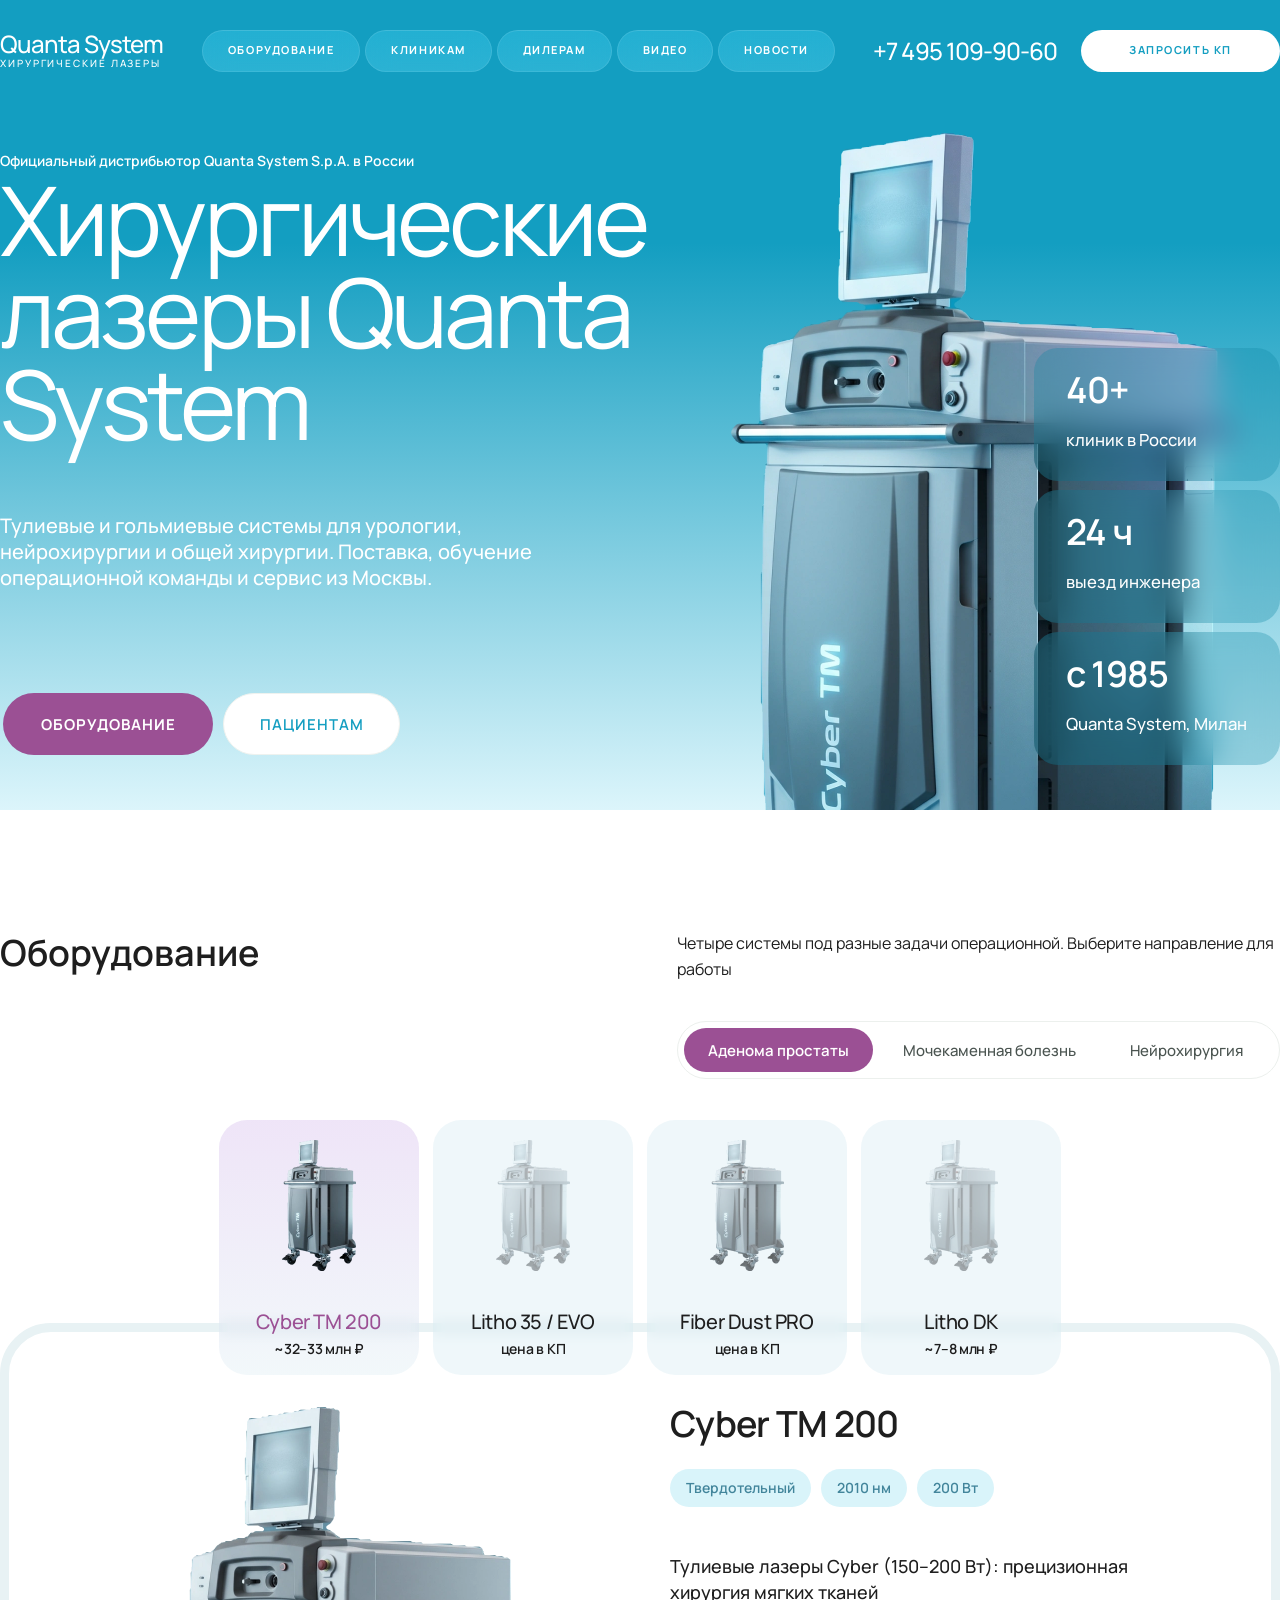
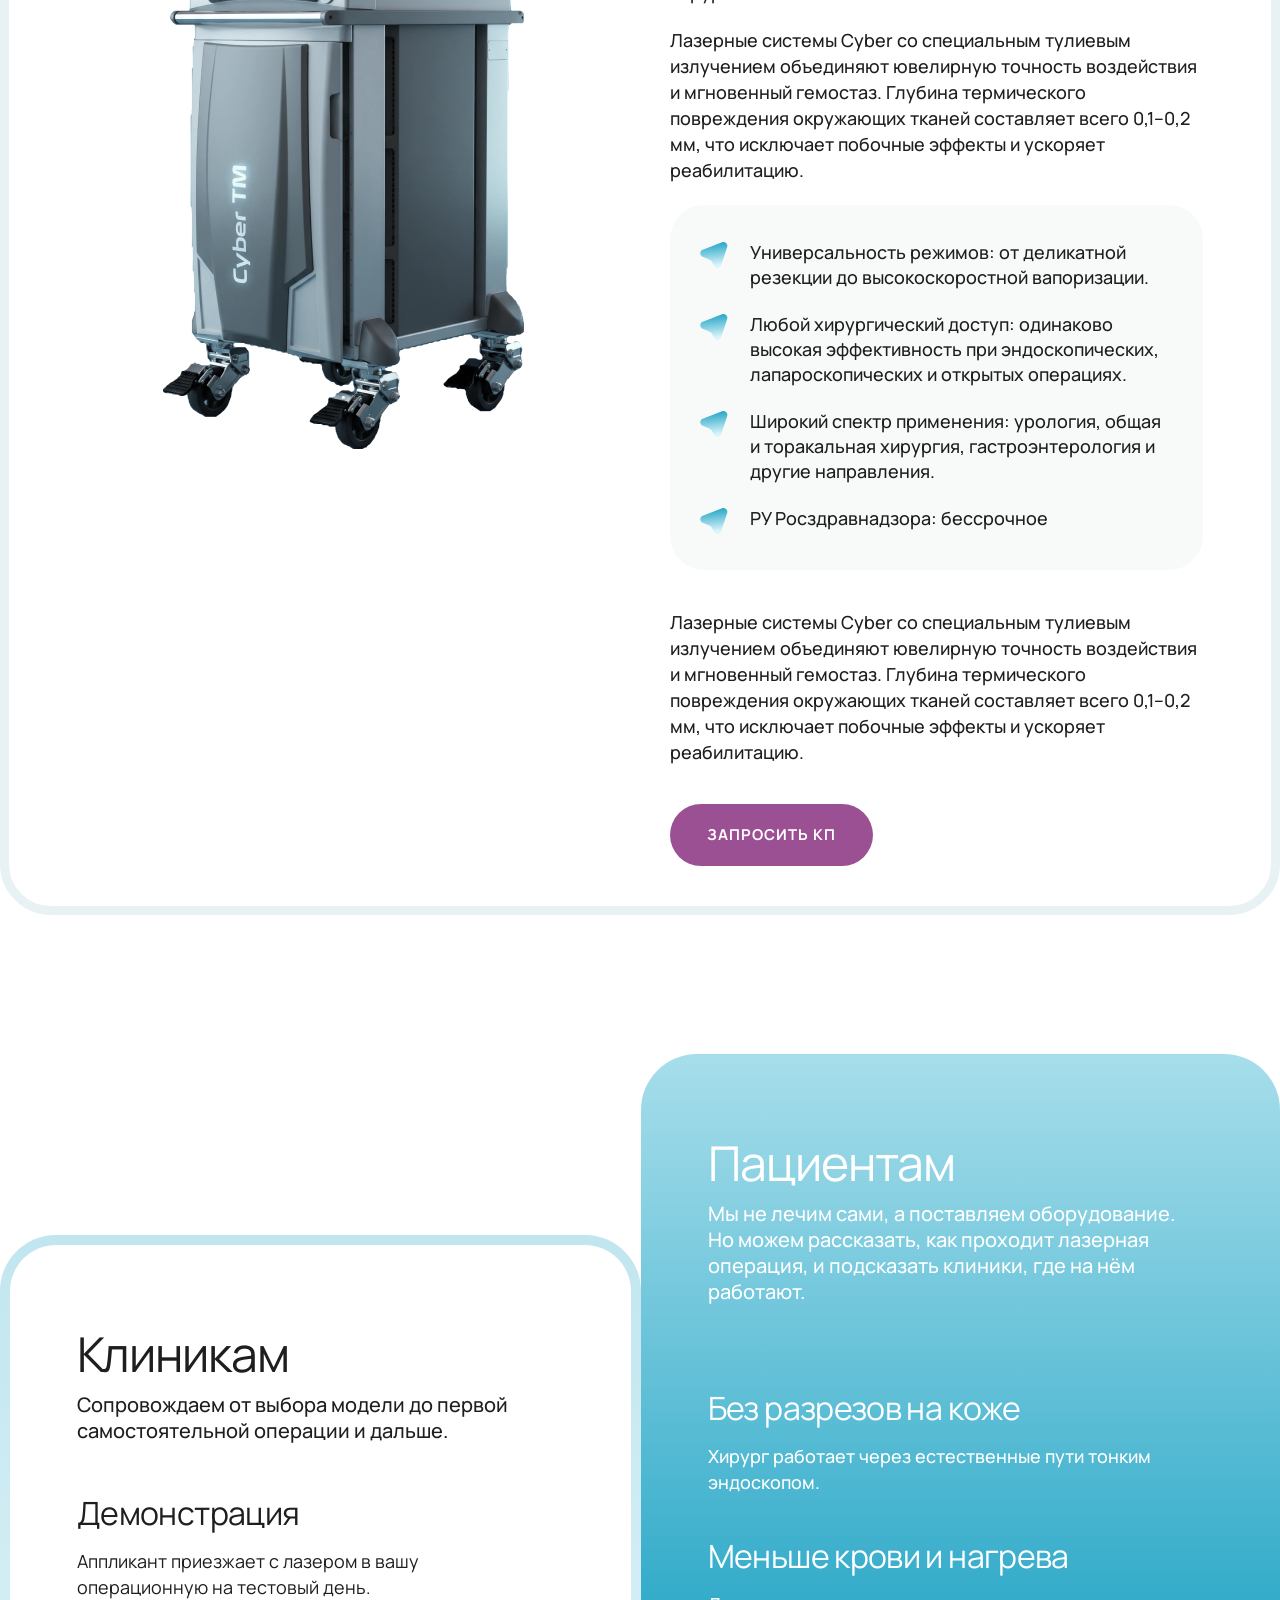
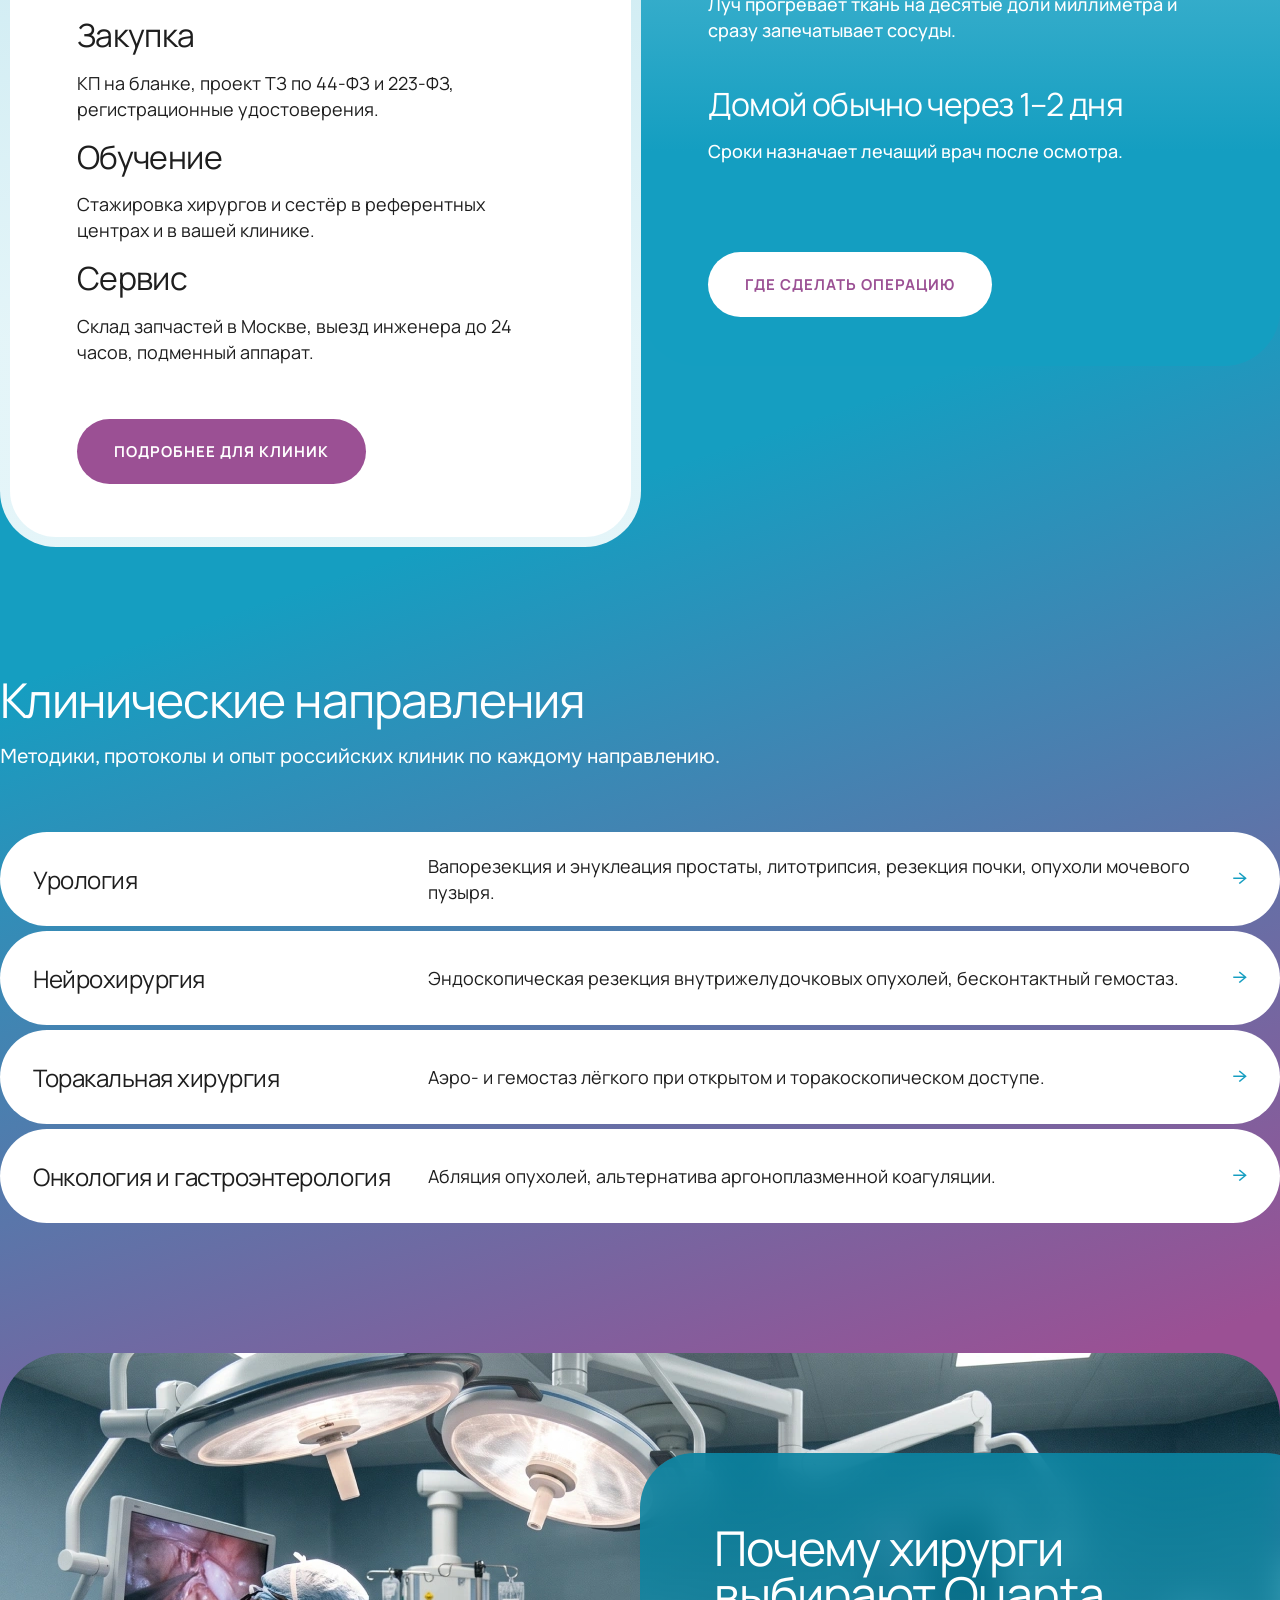
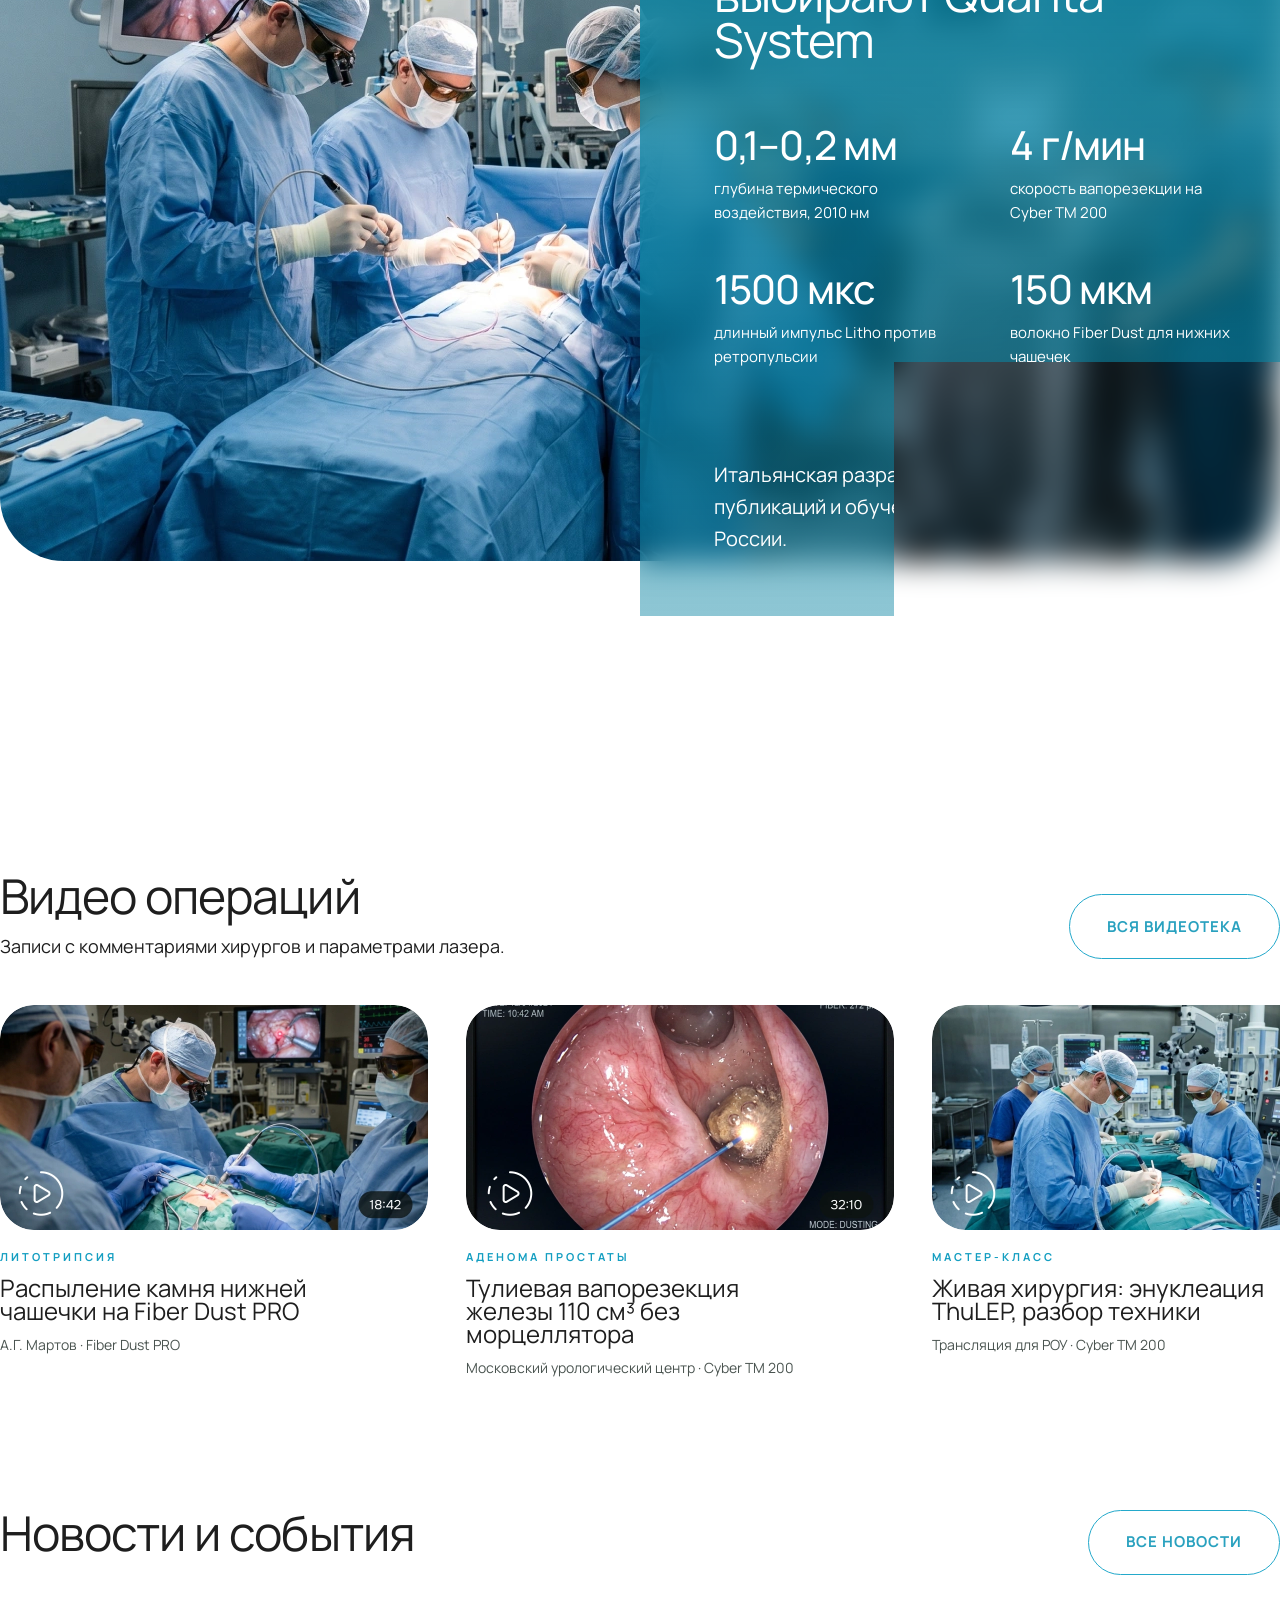
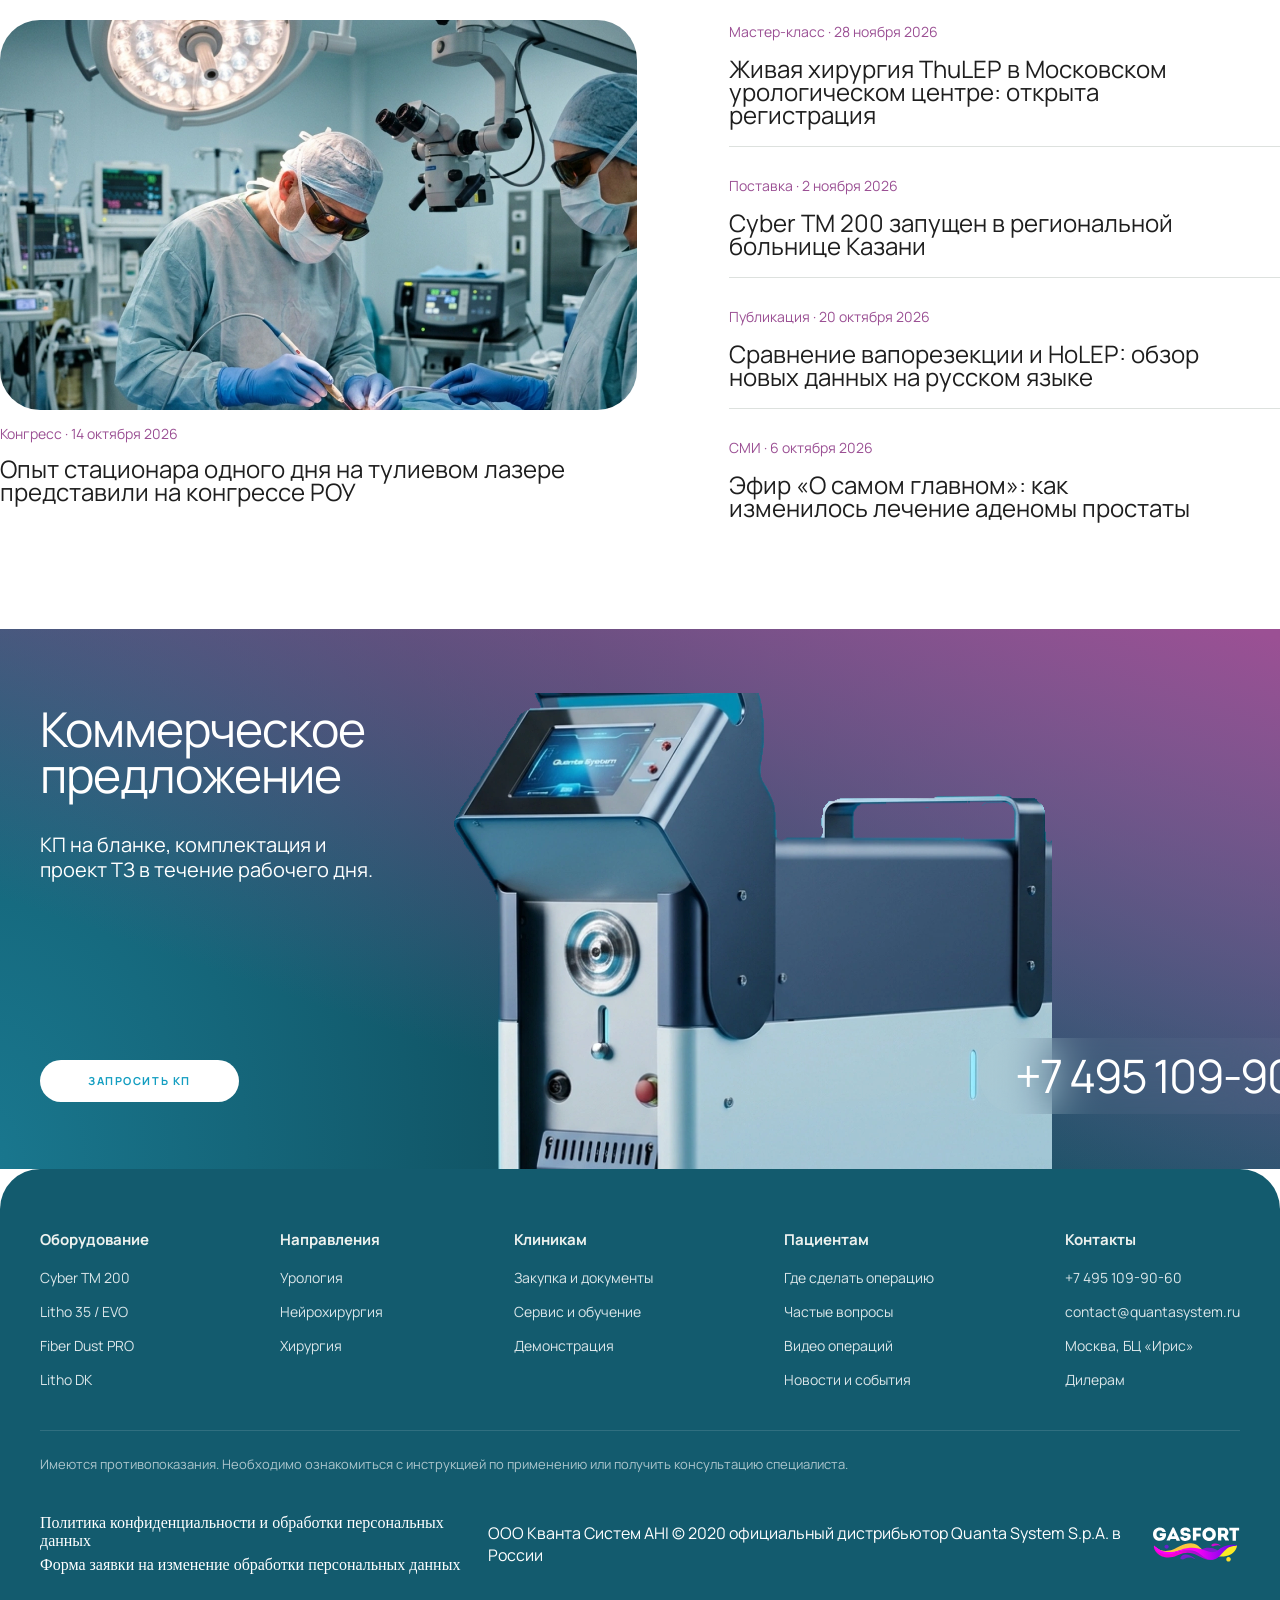
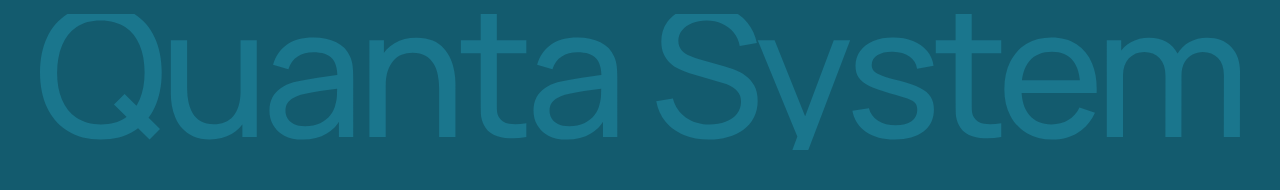
==== index.html @ efb0912a "feat: make CTA proposal banner full-bleed The banner was a 1440px card inside the 1360px content col" ====
<!DOCTYPE html>
<html lang="ru">
<head>
  <meta charset="UTF-8">
  <meta name="viewport" content="width=device-width, initial-scale=1.0">
  <title>Хирургические лазеры Quanta System — Официальный дистрибьютор в России</title>
  <link rel="preconnect" href="https://fonts.googleapis.com">
  <link rel="preconnect" href="https://fonts.gstatic.com" crossorigin>
  <link href="https://fonts.googleapis.com/css2?family=Manrope:wght@400;500;600;700;800&display=swap" rel="stylesheet">
  <link rel="stylesheet" href="styles.css">
</head>
<body>

  <!-- ========================================================================
       SECTION 1: HERO & HEADER (Figma Node 47:3579 Frame 8)
       ======================================================================== -->
  <section class="section-hero" id="hero">
    <div class="hero-container">

      <!-- HEADER NAVIGATION (Figma 47:3604 Frame 24) -->
      <header class="header">
        <a href="#" class="header-logo" aria-label="Quanta System">
          <span class="header-logo-title">Quanta System</span>
          <span class="header-logo-sub">Хирургические лазеры</span>
        </a>

        <nav class="header-nav" aria-label="Основное меню">
          <ul class="header-menu">
            <li><a href="#equipment" class="header-menu-link">Оборудование</a></li>
            <li><a href="#clinics" class="header-menu-link">Клиникам</a></li>
            <li><a href="#dealers" class="header-menu-link">Дилерам</a></li>
            <li><a href="#video" class="header-menu-link">Видео</a></li>
            <li><a href="#news" class="header-menu-link">Новости</a></li>
          </ul>
        </nav>

        <div class="header-right">
          <a href="tel:+74951099060" class="header-phone">+7 495 109-90-60</a>
          <button type="button" class="header-cta-btn" onclick="alert('Заявка на КП: выберите оборудование или свяжитесь с нами.');">Запросить КП</button>
        </div>
      </header>

      <!-- HERO MAIN TEXT BLOCK (Figma 47:3584 Frame 5) -->
      <div class="hero-text-block">
        <div class="hero-title-group">
          <p class="hero-distributor-badge">Официальный дистрибьютор Quanta System S.p.A. в России</p>
          <h1 class="hero-title">Хирургические лазеры Quanta System</h1>
        </div>
        <p class="hero-desc">Тулиевые и гольмиевые системы для урологии, нейрохирургии и общей хирургии. Поставка, обучение операционной команды и сервис из Москвы.</p>
      </div>

      <!-- SEGMENTED SWITCHER (Figma 47:3599 Frame 9) -->
      <div class="hero-switcher">
        <a href="#equipment" class="hero-switch-btn active">Оборудование</a>
        <a href="#patients" class="hero-switch-btn secondary">Пациентам</a>
      </div>

      <!-- CENTER LASER MACHINE COMPOSITION (Figma 47:3581 Frame 7) -->
      <div class="hero-laser-wrap">
        <img src="assets/hero-laser.webp" alt="Хирургический лазер Quanta System" class="hero-laser-img" width="516" height="677">
      </div>

      <!-- RIGHT METRICS CARDS (Figma 47:3589 Frame 3) -->
      <div class="hero-metrics-list">
        <div class="hero-metric-card">
          <span class="hero-metric-val">40+</span>
          <span class="hero-metric-label">клиник в России</span>
        </div>
        <div class="hero-metric-card">
          <span class="hero-metric-val">24 ч</span>
          <span class="hero-metric-label">выезд инженера</span>
        </div>
        <div class="hero-metric-card">
          <span class="hero-metric-val">с 1985</span>
          <span class="hero-metric-label">Quanta System, Милан</span>
        </div>
      </div>

    </div>
  </section>

  <!-- ========================================================================
       SECTION 2: EQUIPMENT CATALOG & SWITCHER (Figma Node 50:4045 Frame 116)
       ======================================================================== -->
  <section class="section-equipment" id="equipment">
    <div class="equipment-container">

      <!-- Section Header -->
      <div class="equipment-header">
        <h2 class="equipment-title">Оборудование</h2>
        <div class="equipment-header-right">
          <p class="equipment-subtitle">Четыре системы под разные задачи операционной. Выберите направление для работы</p>
          <div class="equipment-clinical-tabs" role="tablist">
            <button type="button" class="equipment-clinical-tab active" role="tab" aria-selected="true">Аденома простаты</button>
            <button type="button" class="equipment-clinical-tab" role="tab" aria-selected="false">Мочекаменная болезнь</button>
            <button type="button" class="equipment-clinical-tab" role="tab" aria-selected="false">Нейрохирургия</button>
          </div>
        </div>
      </div>

      <!-- 4 Model Selector Cards Grid (Positioned over the top border of showcase) -->
      <div class="equipment-models-grid">
        <!-- Model 1 (Active, Lilac, NO border) -->
        <div class="model-thumb-card active">
          <img src="assets/thumb-cyber-tm.webp" alt="Cyber TM 200" class="model-thumb-img" width="74" height="131">
          <div class="model-thumb-info">
            <span class="model-thumb-title">Cyber TM 200</span>
            <span class="model-thumb-price">~32–33 млн ₽</span>
          </div>
        </div>
        <!-- Model 2 -->
        <div class="model-thumb-card">
          <img src="assets/thumb-litho-35.webp" alt="Litho 35 / EVO" class="model-thumb-img" width="74" height="131">
          <div class="model-thumb-info">
            <span class="model-thumb-title">Litho 35 / EVO</span>
            <span class="model-thumb-price">цена в КП</span>
          </div>
        </div>
        <!-- Model 3 -->
        <div class="model-thumb-card">
          <img src="assets/thumb-fiber-dust.webp" alt="Fiber Dust PRO" class="model-thumb-img" width="74" height="131">
          <div class="model-thumb-info">
            <span class="model-thumb-title">Fiber Dust PRO</span>
            <span class="model-thumb-price">цена в КП</span>
          </div>
        </div>
        <!-- Model 4 -->
        <div class="model-thumb-card">
          <img src="assets/thumb-litho-dk.webp" alt="Litho DK" class="model-thumb-img" width="74" height="131">
          <div class="model-thumb-info">
            <span class="model-thumb-title">Litho DK</span>
            <span class="model-thumb-price">~7–8 млн ₽</span>
          </div>
        </div>
      </div>

      <!-- Main Showcase Card (Rectangle 20: 1360x1192, stroke #e8f2f4, radius 51px) -->
      <div class="equipment-showcase-card">
        <!-- Model Detailed Showcase View -->
        <div class="model-detail-layout">
          <!-- Left Column: Centered Machine Photo -->
          <div class="model-large-photo-wrap">
            <img src="assets/model-cyber-tm-large.webp" alt="Cyber TM 200" class="model-large-img" width="361" height="642">
          </div>

          <!-- Right Specs Column (Figma Frame 95: width 533px, itemSpacing 39px) -->
          <div class="model-specs-col">
            <!-- Frame 93: itemSpacing 46px -->
            <div class="model-specs-top">
              <!-- Frame 86: title + badges, itemSpacing 27px -->
              <div class="model-specs-header">
                <h3 class="model-name">Cyber TM 200</h3>
                <div class="model-badges-row">
                  <span class="model-badge">Твердотельный</span>
                  <span class="model-badge">2010 нм</span>
                  <span class="model-badge">200 Вт</span>
                </div>
              </div>

              <!-- Frame 92: lead + body + features box, itemSpacing 22px -->
              <div class="model-specs-body">
                <p class="model-lead-text">Тулиевые лазеры Cyber (150–200 Вт): прецизионная хирургия мягких тканей</p>
                <p class="model-body-text">Лазерные системы Cyber со специальным тулиевым излучением объединяют ювелирную точность воздействия и мгновенный гемостаз. Глубина термического повреждения окружающих тканей составляет всего 0,1–0,2 мм, что исключает побочные эффекты и ускоряет реабилитацию.</p>

                <!-- Features Box (Frame 91: padding 35px 30px, itemSpacing 22px) -->
                <div class="model-features-box">
                  <div class="model-feature-item">
                    <img src="assets/feature-diamond.svg" alt="" width="28" height="27" class="model-feature-icon">
                    <span class="model-feature-text">Универсальность режимов: от деликатной резекции до высокоскоростной вапоризации.</span>
                  </div>
                  <div class="model-feature-item">
                    <img src="assets/feature-diamond.svg" alt="" width="28" height="27" class="model-feature-icon">
                    <span class="model-feature-text">Любой хирургический доступ: одинаково высокая эффективность при эндоскопических, лапароскопических и открытых операциях.</span>
                  </div>
                  <div class="model-feature-item">
                    <img src="assets/feature-diamond.svg" alt="" width="28" height="27" class="model-feature-icon">
                    <span class="model-feature-text">Широкий спектр применения: урология, общая и торакальная хирургия, гастроэнтерология и другие направления.</span>
                  </div>
                  <div class="model-feature-item">
                    <img src="assets/feature-diamond.svg" alt="" width="28" height="27" class="model-feature-icon">
                    <span class="model-feature-text">РУ Росздравнадзора: бессрочное</span>
                  </div>
                </div>
              </div>
            </div>

            <!-- Node 49:4008: Body text paragraph -->
            <p class="model-body-text">Лазерные системы Cyber со специальным тулиевым излучением объединяют ювелирную точность воздействия и мгновенный гемостаз. Глубина термического повреждения окружающих тканей составляет всего 0,1–0,2 мм, что исключает побочные эффекты и ускоряет реабилитацию.</p>

            <!-- Node 49:4006: CTA Button Link -->
            <button type="button" class="model-cta-btn" onclick="alert('Заявка на Cyber TM 200 принята.');">ЗАПРОСИТЬ КП</button>
          </div>
        </div>

      </div>
    </div>
  </section>

  <!-- ========================================================================
       SECTION 3: BENTO COMPARISON + DIRECTIONS + WHY SURGEONS
       (Figma Node 50:4040 Frame 112)
       ======================================================================== -->
  <section class="section-applications" id="clinics">
    <div class="sec3-bg" aria-hidden="true"></div>

    <div class="applications-container">

      <!-- Bento: Клиникам (left, y=181) + Пациентам (right, y=0) -->
      <div class="bento-comparison-grid">
        <!-- Frame 108: Клиникам (white card, 10px gradient stroke) -->
        <div class="bento-card bento-card-clinics">
          <div class="bento-header">
            <h2 class="bento-title">Клиникам</h2>
            <p class="bento-desc">Сопровождаем от выбора модели до первой самостоятельной операции и дальше.</p>
          </div>
          <div class="bento-steps">
            <div class="bento-item">
              <h3 class="bento-item-title">Демонстрация</h3>
              <p class="bento-item-desc">Аппликант приезжает с лазером в вашу операционную на тестовый день.</p>
            </div>
            <div class="bento-item">
              <h3 class="bento-item-title">Закупка</h3>
              <p class="bento-item-desc">КП на бланке, проект ТЗ по 44-ФЗ и 223-ФЗ, регистрационные удостоверения.</p>
            </div>
            <div class="bento-item">
              <h3 class="bento-item-title">Обучение</h3>
              <p class="bento-item-desc">Стажировка хирургов и сестёр в референтных центрах и в вашей клинике.</p>
            </div>
            <div class="bento-item">
              <h3 class="bento-item-title">Сервис</h3>
              <p class="bento-item-desc">Склад запчастей в Москве, выезд инженера до 24 часов, подменный аппарат.</p>
            </div>
          </div>
          <a href="#equipment" class="bento-cta bento-cta-purple">подробнее для клиник</a>
        </div>

        <!-- Frame 109: Пациентам (gradient card) -->
        <div class="bento-card bento-card-patients">
          <div class="bento-header">
            <h2 class="bento-title">Пациентам</h2>
            <p class="bento-desc">Мы не лечим сами, а поставляем оборудование. Но можем рассказать, как проходит лазерная операция, и подсказать клиники, где на нём работают.</p>
          </div>
          <div class="bento-features">
            <div class="bento-item">
              <h3 class="bento-item-title">Без разрезов на коже</h3>
              <p class="bento-item-desc">Хирург работает через естественные пути тонким эндоскопом.</p>
            </div>
            <div class="bento-item">
              <h3 class="bento-item-title">Меньше крови и нагрева</h3>
              <p class="bento-item-desc">Луч прогревает ткань на десятые доли миллиметра и сразу запечатывает сосуды.</p>
            </div>
            <div class="bento-item">
              <h3 class="bento-item-title">Домой обычно через 1–2 дня</h3>
              <p class="bento-item-desc">Сроки назначает лечащий врач после осмотра.</p>
            </div>
          </div>
          <a href="#dealers" class="bento-cta bento-cta-white">Где сделать операцию</a>
        </div>
      </div>

      <!-- Frame 57: Клинические направления -->
      <div class="directions-block">
        <div class="directions-header">
          <h2 class="directions-title">Клинические направления</h2>
          <p class="directions-subtitle">Методики, протоколы и опыт российских клиник по каждому направлению.</p>
        </div>
        <div class="directions-list">
          <a href="#equipment" class="direction-row">
            <span class="direction-name">Урология</span>
            <span class="direction-desc">Вапорезекция и энуклеация простаты, литотрипсия, резекция почки, опухоли мочевого пузыря.</span>
            <span class="direction-arrow">→</span>
          </a>
          <a href="#equipment" class="direction-row">
            <span class="direction-name">Нейрохирургия</span>
            <span class="direction-desc">Эндоскопическая резекция внутрижелудочковых опухолей, бесконтактный гемостаз.</span>
            <span class="direction-arrow">→</span>
          </a>
          <a href="#equipment" class="direction-row">
            <span class="direction-name">Торакальная хирургия</span>
            <span class="direction-desc">Аэро- и гемостаз лёгкого при открытом и торакоскопическом доступе.</span>
            <span class="direction-arrow">→</span>
          </a>
          <a href="#equipment" class="direction-row">
            <span class="direction-name">Онкология и гастроэнтерология</span>
            <span class="direction-desc">Абляция опухолей, альтернатива аргоноплазменной коагуляции.</span>
            <span class="direction-arrow">→</span>
          </a>
        </div>
      </div>

    </div>

    <!-- Frame 105: Почему хирурги выбирают Quanta System -->
    <div class="why-surgeons">
      <img src="assets/why-surgeons-bg.webp" alt="Операционная Quanta System" class="why-surgeons-photo" width="1440" height="808">
      <div class="why-surgeons-card">
        <h2 class="why-surgeons-title">Почему хирурги выбирают Quanta System</h2>
        <div class="why-stats">
          <div class="why-stat">
            <span class="why-stat-value">0,1–0,2 мм</span>
            <span class="why-stat-desc">глубина термического воздействия, 2010 нм</span>
          </div>
          <div class="why-stat">
            <span class="why-stat-value">4 г/мин</span>
            <span class="why-stat-desc">скорость вапорезекции на Cyber TM 200</span>
          </div>
          <div class="why-stat">
            <span class="why-stat-value">1500 мкс</span>
            <span class="why-stat-desc">длинный импульс Litho против ретропульсии</span>
          </div>
          <div class="why-stat">
            <span class="why-stat-value">150 мкм</span>
            <span class="why-stat-desc">волокно Fiber Dust для нижних чашечек</span>
          </div>
        </div>
        <p class="why-surgeons-text">Итальянская разработка с 1985 года, сотни публикаций и обучение в референтных центрах России.</p>
        <a href="#video" class="why-surgeons-btn">Смотреть операции</a>
      </div>
    </div>
  </section>

  <!-- ========================================================================
       SECTION 4: SURGICAL VIDEOS (Figma Node 50:4032 Frame 104)
       ======================================================================== -->
  <section class="section-videos" id="video">
    <div class="videos-container">
      <div class="videos-header">
        <div class="videos-title-group">
          <h2 class="videos-title">Видео операций</h2>
          <p class="videos-subtitle">Записи с комментариями хирургов и параметрами лазера.</p>
        </div>
        <a href="#video" class="videos-all-link">ВСЯ ВИДЕОТЕКА</a>
      </div>

      <div class="videos-cards-grid">
        <!-- Frame 63: Литотрипсия -->
        <article class="video-card">
          <img src="assets/video-thumb-1.webp" alt="Распыление камня нижней чашечки на Fiber Dust PRO"
               class="video-thumb-img" width="428" height="225">
          <div class="video-info">
            <span class="video-tag">Литотрипсия</span>
            <h3 class="video-card-title">Распыление камня нижней чашечки на Fiber Dust PRO</h3>
            <span class="video-author">А.Г. Мартов · Fiber Dust PRO</span>
          </div>
        </article>

        <!-- Frame 64: Аденома простаты -->
        <article class="video-card">
          <img src="assets/video-thumb-2.webp" alt="Тулиевая вапорезекция железы 110 см³ без морцеллятора"
               class="video-thumb-img" width="428" height="225">
          <div class="video-info">
            <span class="video-tag">Аденома простаты</span>
            <h3 class="video-card-title">Тулиевая вапорезекция железы 110 см³ без морцеллятора</h3>
            <span class="video-author">Московский урологический центр · Cyber TM 200</span>
          </div>
        </article>

        <!-- Frame 65: Мастер-класс -->
        <article class="video-card">
          <img src="assets/video-thumb-3.webp" alt="Живая хирургия: энуклеация ThuLEP, разбор техники"
               class="video-thumb-img" width="428" height="225">
          <div class="video-info">
            <span class="video-tag">Мастер-класс</span>
            <h3 class="video-card-title">Живая хирургия: энуклеация ThuLEP, разбор техники</h3>
            <span class="video-author">Трансляция для РОУ · Cyber TM 200</span>
          </div>
        </article>
      </div>
    </div>
  </section>

  <!-- ========================================================================
       SECTION 5: NEWS & EVENTS (Figma Node 50:4027 Frame 100)
       ======================================================================== -->
  <section class="section-news" id="news">
    <div class="news-container">
      <div class="news-header">
        <h2 class="news-main-title">Новости и события</h2>
        <a href="#news" class="news-all-btn">ВСЕ НОВОСТИ</a>
      </div>

      <div class="news-layout-grid">
        <!-- Left Featured Article -->
        <article class="news-featured-card">
          <img src="assets/news-featured.webp" alt="Конгресс РОУ" class="news-featured-img" width="680" height="390">
          <div class="news-featured-info">
            <span class="news-item-category">Конгресс · 14 октября 2026</span>
            <h3 class="news-featured-title">Опыт стационара одного дня на тулиевом лазере представили на конгрессе РОУ</h3>
          </div>
        </article>

        <!-- Right News List -->
        <div class="news-list-side">
          <article class="news-list-item">
            <span class="news-item-category">Мастер-класс · 28 ноября 2026</span>
            <h3 class="news-item-title">Живая хирургия ThuLEP в Московском урологическом центре: открыта регистрация</h3>
          </article>
          <article class="news-list-item">
            <span class="news-item-category">Поставка · 2 ноября 2026</span>
            <h3 class="news-item-title">Cyber TM 200 запущен в региональной больнице Казани</h3>
          </article>
          <article class="news-list-item">
            <span class="news-item-category">Публикация · 20 октября 2026</span>
            <h3 class="news-item-title">Сравнение вапорезекции и HoLEP: обзор новых данных на русском языке</h3>
          </article>
          <article class="news-list-item">
            <span class="news-item-category">СМИ · 6 октября 2026</span>
            <h3 class="news-item-title">Эфир «О самом главном»: как изменилось лечение аденомы простаты</h3>
          </article>
        </div>
      </div>
    </div>
  </section>

  <!-- ========================================================================
       SECTION 6: CTA PROPOSAL + MEGA FOOTER (Figma Node 50:4046 Frame 117)
       ======================================================================== -->
  <section class="section-cta-footer" id="dealers">
    <!-- Commercial Proposal (Frame 97: 1440x540, full-bleed) -->
    <div class="cta-proposal-banner">
      <div class="cta-proposal-inner">
        <img src="assets/cta-laser.webp" alt="Лазерная система Quanta System" class="cta-laser-img" width="631" height="476">
        <h2 class="cta-proposal-title">Коммерческое предложение</h2>
        <p class="cta-proposal-desc">КП на бланке, комплектация и проект ТЗ в течение рабочего дня.</p>
        <a href="tel:+74951099060" class="cta-proposal-phone">+7 495 109-90-60</a>
        <button type="button" class="cta-proposal-btn" onclick="alert('Спасибо! Менеджер подготовит КП в течение рабочего дня.');">Запросить КП</button>
      </div>
    </div>

    <!-- Mega Footer -->
    <footer class="mega-footer">
      <div class="mega-footer-container">

        <!-- 5 Columns Navigation -->
        <div class="mega-footer-cols">
          <!-- Col 1 -->
          <div class="mega-col">
            <span class="mega-col-heading">Оборудование</span>
            <ul class="mega-col-list">
              <li><a href="#equipment">Cyber TM 200</a></li>
              <li><a href="#equipment">Litho 35 / EVO</a></li>
              <li><a href="#equipment">Fiber Dust PRO</a></li>
              <li><a href="#equipment">Litho DK</a></li>
            </ul>
          </div>
          <!-- Col 2 -->
          <div class="mega-col">
            <span class="mega-col-heading">Направления</span>
            <ul class="mega-col-list">
              <li><a href="#clinics">Урология</a></li>
              <li><a href="#clinics">Нейрохирургия</a></li>
              <li><a href="#clinics">Хирургия</a></li>
            </ul>
          </div>
          <!-- Col 3 -->
          <div class="mega-col">
            <span class="mega-col-heading">Клиникам</span>
            <ul class="mega-col-list">
              <li><a href="#clinics">Закупка и документы</a></li>
              <li><a href="#clinics">Сервис и обучение</a></li>
              <li><a href="#clinics">Демонстрация</a></li>
            </ul>
          </div>
          <!-- Col 4 -->
          <div class="mega-col">
            <span class="mega-col-heading">Пациентам</span>
            <ul class="mega-col-list">
              <li><a href="#clinics">Где сделать операцию</a></li>
              <li><a href="#faq">Частые вопросы</a></li>
              <li><a href="#video">Видео операций</a></li>
              <li><a href="#news">Новости и события</a></li>
            </ul>
          </div>
          <!-- Col 5 -->
          <div class="mega-col">
            <span class="mega-col-heading">Контакты</span>
            <ul class="mega-col-list">
              <li><a href="tel:+74951099060">+7 495 109-90-60</a></li>
              <li><a href="mailto:contact@quantasystem.ru">contact@quantasystem.ru</a></li>
              <li><span>Москва, БЦ «Ирис»</span></li>
              <li><a href="#dealers">Дилерам</a></li>
            </ul>
          </div>
        </div>

        <!-- Medical Disclaimer -->
        <p class="mega-footer-disclaimer">Имеются противопоказания. Необходимо ознакомиться с инструкцией по применению или получить консультацию специалиста.</p>

        <!-- Bottom Row: Legal & Copyright -->
        <div class="mega-footer-bottom-row">
          <div class="mega-footer-legal-links">
            <a href="#privacy">Политика конфиденциальности и обработки персональных данных</a>
            <a href="#consent">Форма заявки на изменение обработки персональных данных</a>
          </div>
          <div class="mega-footer-copy-text">
            <span>ООО Кванта Систем AHI © 2020</span>
            <span>официальный дистрибьютор Quanta System S.p.A. в России</span>
          </div>
          <div class="mega-footer-partners">
            <img src="assets/footer-partner.svg" alt="Партнеры" width="93" height="37">
          </div>
        </div>

        <!-- Large Outline Watermark -->
        <div class="mega-footer-watermark">
          <img src="assets/footer-watermark.svg" alt="" width="1360" height="136">
        </div>

      </div>
    </footer>
  </section>

</body>
</html>
---- styles.css ----
/* ==========================================================================
   QUANTA SURGICAL LASERS — COMPLETE DESKTOP STYLES
   Exact metrics extracted from Figma MAIN FRAME (Node 47:3566)
   ========================================================================== */

@font-face {
  font-family: "Manrope";
  font-style: normal;
  font-weight: 100 900;
  font-display: swap;
  src: url("assets/fonts/Manrope-Variable.ttf") format("truetype");
}

@font-face {
  font-family: "Onest";
  font-style: normal;
  font-weight: 100 900;
  font-display: swap;
  src: url("assets/fonts/Onest-Variable.ttf") format("truetype");
}

:root {
  --color-primary: #4adafc;
  --color-secondary: #149ec1;
  --color-accent-purple: #9b5094;
  --color-card-teal: #0a84a2;
  --color-dark-teal: #135b6e;
  --color-white: #ffffff;
  --color-border-light: #eef2ef;
  --color-text-dark: #1e1e1e;
  --color-text-muted: #4a5450;

  --font-main: "Manrope", -apple-system, BlinkMacSystemFont, "Segoe UI", Roboto, sans-serif;
  --font-onest: "Onest", -apple-system, BlinkMacSystemFont, "Segoe UI", Roboto, sans-serif;
}

*, *::before, *::after {
  box-sizing: border-box;
  margin: 0;
  padding: 0;
}

html, body {
  font-family: var(--font-main);
  background: #ffffff;
  color: var(--color-text-dark);
  -webkit-font-smoothing: antialiased;
  -moz-osx-font-smoothing: grayscale;
  text-rendering: optimizeLegibility;
  font-optical-sizing: none;
  font-synthesis: none;
}
a {
  color: inherit;
  text-decoration: none;
}

button {
  font: inherit;
  border: none;
  background: none;
  cursor: pointer;
}

img {
  display: block;
  max-width: 100%;
}

/* ==========================================================================
   SECTION 1: HERO CANVAS & CONTAINER (Figma Node 47:3579 Frame 8)
   ========================================================================== */

.section-hero {
  position: relative;
  width: 100%;
  height: 810px;
  background: linear-gradient(180deg, #139ec1 0%, #139ec1 30%, #dcf5fb 100%);
  overflow: hidden;
}

.hero-container {
  position: relative;
  width: 100%;
  max-width: 1360px;
  height: 810px;
  margin: 0 auto;
}

/* Header */
.header {
  position: absolute;
  top: 29px;
  left: 0;
  width: 100%;
  height: 43px;
  display: flex;
  justify-content: space-between;
  align-items: center;
  z-index: 10;
}

.header-logo {
  display: flex;
  flex-direction: column;
  gap: 4px;
  color: #ffffff;
  text-decoration: none;
}

.header-logo-title {
  font-family: var(--font-main);
  font-size: 24px;
  font-weight: 500;
  line-height: 0.96;
  letter-spacing: -0.04em;
  color: #ffffff;
}

.header-logo-sub {
  font-family: var(--font-main);
  font-size: 10px;
  font-weight: 500;
  line-height: 0.96;
  letter-spacing: 0.19em;
  text-transform: uppercase;
  color: #ffffff;
}

.header-menu {
  display: flex;
  align-items: center;
  gap: 5px;
  list-style: none;
}

.header-menu-link {
  height: 42px;
  padding: 0 25px;
  display: inline-flex;
  align-items: center;
  justify-content: center;
  border-radius: 60px;
  background: linear-gradient(180deg, rgba(74, 218, 252, 0.3) 0%, rgba(100, 225, 255, 0.3) 100%);
  border: 1px solid rgba(255, 255, 255, 0.11);
  backdrop-filter: blur(15.2px);
  -webkit-backdrop-filter: blur(15.2px);
  font-family: var(--font-main);
  font-size: 11px;
  font-weight: 700;
  line-height: 0.96;
  letter-spacing: 0.14em;
  text-transform: uppercase;
  color: #ffffff;
  transition: background 0.15s ease, border-color 0.15s ease;
}

.header-menu-link:hover {
  background: linear-gradient(180deg, rgba(74, 218, 252, 0.45) 0%, rgba(100, 225, 255, 0.45) 100%);
  border-color: rgba(255, 255, 255, 0.25);
}

.header-right {
  display: flex;
  align-items: center;
  gap: 24px;
}

.header-phone {
  font-family: var(--font-main);
  font-size: 24px;
  font-weight: 500;
  line-height: 0.96;
  letter-spacing: -0.04em;
  color: #ffffff;
  transition: opacity 0.15s ease;
}

.header-phone:hover {
  opacity: 0.85;
}

.header-cta-btn {
  width: 199px;
  height: 42px;
  border-radius: 999px;
  background: #ffffff;
  font-family: var(--font-main);
  font-size: 11px;
  font-weight: 700;
  line-height: 0.96;
  letter-spacing: 0.14em;
  text-transform: uppercase;
  color: var(--color-secondary);
  display: inline-flex;
  align-items: center;
  justify-content: center;
  transition: background 0.15s ease, transform 0.15s ease;
}

.header-cta-btn:hover {
  background: #f0faff;
  transform: translateY(-1px);
}

/* Hero Content */
.hero-text-block {
  position: absolute;
  left: 0;
  top: 148px;
  width: 680px;
  display: flex;
  flex-direction: column;
  z-index: 5;
}

.hero-title-group {
  display: flex;
  flex-direction: column;
  margin-bottom: 63px;
}

.hero-distributor-badge {
  font-family: var(--font-main);
  font-size: 14px;
  font-weight: 600;
  line-height: 26px;
  color: #ffffff;
  margin-bottom: 0;
}

.hero-title {
  font-family: var(--font-main);
  font-size: 96px;
  font-weight: 400;
  line-height: 0.96;
  letter-spacing: -0.04em;
  color: #ffffff;
  margin: 0;
}

.hero-desc {
  font-family: var(--font-main);
  font-size: 20px;
  font-weight: 500;
  line-height: 26px;
  color: #ffffff;
  max-width: 548px;
  margin: 0;
}

/* Switcher */
.hero-switcher {
  position: absolute;
  left: 3px;
  top: 693px;
  display: flex;
  align-items: center;
  gap: 10px;
  z-index: 5;
}

.hero-switch-btn {
  height: 62.3px;
  border-radius: 9999px;
  display: inline-flex;
  align-items: center;
  justify-content: center;
  font-family: var(--font-main);
  font-size: 15px;
  letter-spacing: 1px;
  text-transform: uppercase;
  transition: opacity 0.15s ease, transform 0.15s ease;
}

.hero-switch-btn.active {
  width: 210.4px;
  background: var(--color-accent-purple);
  color: #ffffff;
  font-weight: 700;
}

.hero-switch-btn.secondary {
  width: 177px;
  background: #ffffff;
  color: var(--color-secondary);
  font-weight: 600;
  border: 1px solid var(--color-border-light);
}

.hero-switch-btn:hover {
  transform: translateY(-1px);
}

/* Laser Graphic */
.hero-laser-wrap {
  position: absolute;
  left: 721px;
  top: 133px;
  width: 516px;
  height: 677px;
  pointer-events: none;
  z-index: 2;
}

.hero-laser-img {
  width: 100%;
  height: 100%;
  object-fit: contain;
  display: block;
}

/* Metrics Cards */
.hero-metrics-list {
  position: absolute;
  right: 0;
  top: 348px;
  width: 246.4px;
  display: flex;
  flex-direction: column;
  gap: 9.55px;
  z-index: 5;
}

.hero-metric-card {
  width: 246.4px;
  height: 132.7px;
  border-radius: 23.86px;
  background: rgba(10, 132, 162, 0.3);
  backdrop-filter: blur(15.2px);
  -webkit-backdrop-filter: blur(15.2px);
  padding: 23.9px 32.2px;
  display: flex;
  flex-direction: column;
  justify-content: flex-start;
}

.hero-metric-val {
  font-family: var(--font-main);
  font-size: 35.8px;
  font-weight: 600;
  line-height: 1;
  letter-spacing: -0.72px;
  color: #ffffff;
  margin-bottom: 24px;
}

.hero-metric-label {
  font-family: var(--font-main);
  font-size: 16.7px;
  font-weight: 500;
  line-height: 1;
  color: #ffffff;
}

/* ==========================================================================
   SECTION 2: EQUIPMENT CATALOG & SWITCHER (Figma Node 50:4045 Frame 116)
   margin-top: 120px (y: 810 -> 930)
   ========================================================================== */

.section-equipment {
  margin-top: 120px;
  position: relative;
  width: 100%;
}

.equipment-container {
  width: 100%;
  max-width: 1360px;
  margin: 0 auto;
}

.equipment-header {
  display: flex;
  justify-content: space-between;
  align-items: flex-start;
  margin-bottom: 41px;
}

.equipment-title {
  font-family: var(--font-main);
  font-size: 36px;
  font-weight: 600;
  line-height: 1.28;
  color: var(--color-text-dark);
  margin: 0;
}

.equipment-header-right {
  max-width: 603px;
  display: flex;
  flex-direction: column;
  gap: 39px;
}

.equipment-subtitle {
  font-family: var(--font-main);
  font-size: 16px;
  font-weight: 400;
  line-height: 1.625;
  color: var(--color-text-dark);
  margin: 0;
}

.equipment-clinical-tabs {
  display: inline-flex;
  align-items: center;
  gap: 6px;
  padding: 6px;
  border-radius: 999px;
  background: #ffffff;
  border: 1px solid #ecf0ed;
  box-sizing: border-box;
}

.equipment-clinical-tab {
  height: 44px;
  padding: 0 24px;
  border-radius: 999px;
  font-family: var(--font-main);
  font-size: 15px;
  font-weight: 500;
  color: #4a5450;
  border: none;
  cursor: pointer;
  transition: background 0.15s ease, color 0.15s ease;
}

.equipment-clinical-tab.active {
  background: var(--color-accent-purple);
  color: #ffffff;
  font-weight: 600;
}

/* 4 Model selector cards positioned over the top boundary */
.equipment-models-grid {
  display: flex;
  justify-content: center;
  gap: 14px;
  width: 842px;
  margin: 0 auto -52px;
  position: relative;
  z-index: 2;
}

.model-thumb-card {
  width: 200px;
  height: 255px;
  border-radius: 28px;
  background: rgba(143, 194, 218, 0.14);
  backdrop-filter: blur(6.7px);
  -webkit-backdrop-filter: blur(6.7px);
  border: none;
  box-shadow: none;
  padding: 20px;
  display: flex;
  flex-direction: column;
  align-items: center;
  justify-content: space-between;
  cursor: pointer;
  transition: transform 0.15s ease;
  box-sizing: border-box;
}

/* Active card: Lilac gradient at 0.14 opacity, NO BORDER */
.model-thumb-card.active {
  background: linear-gradient(180deg, rgba(139, 67, 202, 0.14) 0%, rgba(162, 205, 222, 0.14) 100%);
  border: none;
  box-shadow: none;
}

.model-thumb-card:hover {
  transform: translateY(-2px);
}

.model-thumb-img {
  width: 74px;
  height: 131px;
  object-fit: contain;
  opacity: 0.6;
  transition: opacity 0.15s ease;
}

.model-thumb-card.active .model-thumb-img {
  opacity: 1;
}

.model-thumb-info {
  display: flex;
  flex-direction: column;
  align-items: center;
  gap: 10px;
  text-align: center;
}

.model-thumb-title {
  font-family: var(--font-main);
  font-size: 20px;
  font-weight: 500;
  line-height: 0.96;
  letter-spacing: -0.02em;
  color: var(--color-text-dark);
}

.model-thumb-card.active .model-thumb-title {
  color: #9b5094;
}

.model-thumb-price {
  font-family: var(--font-main);
  font-size: 14px;
  font-weight: 600;
  line-height: 0.96;
  letter-spacing: -0.02em;
  color: var(--color-text-dark);
}

/* Main Showcase Card: Rectangle 20 (1360x1192, stroke #E8F2F4 9px, radius 51px, NO box-shadow) */
.equipment-showcase-card {
  position: relative;
  width: 100%;
  max-width: 1360px;
  height: 1192px;
  border: 9px solid #E8F2F4;
  border-radius: 51px;
  background: #ffffff;
  box-shadow: none;
  padding: 75px 68px 42px;
  box-sizing: border-box;
  z-index: 1;
}
.model-detail-layout {
  display: grid;
  grid-template-columns: 1fr 533px;
  gap: 60px;
  align-items: start;
}

/* Left column: machine image centered horizontally in left column */
.model-large-photo-wrap {
  display: flex;
  justify-content: center;
  align-items: center;
  width: 100%;
  min-height: 642px;
}

.model-large-img {
  width: 361px;
  height: 642px;
  object-fit: contain;
  margin: 0 auto;
}

/* Right Specs Column: Figma Frame 95 (533x1057px, itemSpacing 39px) */
.model-specs-col {
  width: 533px;
  display: flex;
  flex-direction: column;
  gap: 39px;
}

/* Frame 93: wraps header and specs body with itemSpacing 46px */
.model-specs-top {
  display: flex;
  flex-direction: column;
  gap: 46px;
}

/* Frame 86: title + badges with itemSpacing 27px */
.model-specs-header {
  display: flex;
  flex-direction: column;
  gap: 27px;
}

.model-name {
  font-family: var(--font-main);
  font-size: 36px;
  font-weight: 600;
  line-height: 0.96;
  letter-spacing: -0.02em;
  color: var(--color-text-dark);
  margin: 0;
}

.model-badges-row {
  display: flex;
  gap: 10px;
}

.model-badge {
  height: 38px;
  padding: 0 16px;
  border-radius: 23px;
  background: #d9f4fa;
  color: #42859b;
  font-family: var(--font-main);
  font-size: 14px;
  font-weight: 600;
  display: inline-flex;
  align-items: center;
}

/* Frame 92: lead + body + features box with itemSpacing 22px */
.model-specs-body {
  display: flex;
  flex-direction: column;
  gap: 22px;
}

.model-lead-text {
  font-family: var(--font-main);
  font-size: 18px;
  font-weight: 500;
  line-height: 26px;
  color: var(--color-text-dark);
  margin: 0;
}

.model-body-text {
  font-family: var(--font-main);
  font-size: 18px;
  font-weight: 500;
  line-height: 26px;
  color: var(--color-text-dark);
  margin: 0;
}

/* Frame 91: features box (padding 35px 30px, gap 22px) */
.model-features-box {
  border-radius: 34px;
  background: #f8faf9;
  padding: 35px 30px;
  display: flex;
  flex-direction: column;
  gap: 22px;
  margin: 0;
}

.model-feature-item {
  display: flex;
  align-items: flex-start;
  gap: 22px;
}

.model-feature-icon {
  width: 27.5px;
  height: 27px;
  flex-shrink: 0;
  margin-top: 2px;
}

.model-feature-text {
  font-family: var(--font-main);
  font-size: 18px;
  font-weight: 500;
  line-height: 25px;
  color: var(--color-text-dark);
}

/* Frame 94 / Link: CTA Button (203.4x62.3px, radius 9999px) */
.model-cta-btn {
  width: 203.4px;
  height: 62.3px;
  border-radius: 9999px;
  background: var(--color-accent-purple);
  color: #ffffff;
  font-family: var(--font-main);
  font-size: 15px;
  font-weight: 700;
  letter-spacing: 1px;
  text-transform: uppercase;
  margin: 0;
  transition: opacity 0.15s ease, transform 0.15s ease;
}

.model-cta-btn:hover {
  transform: translateY(-1px);
  opacity: 0.92;
}


/* ==========================================================================
   SECTION 3: BENTO COMPARISON + DIRECTIONS + WHY SURGEONS
   Figma Frame 112 (50:4040) — 1440x2889
   ========================================================================== */

.section-applications {
  margin-top: 139px;
  position: relative;
  width: 100%;
}

/* Rectangle 16 (47:3571): 1440x1415 at y=688, top corners rounded */
.sec3-bg {
  position: absolute;
  top: 688px;
  left: 50%;
  width: 1440px;
  height: 1415px;
  margin-left: -720px;
  background: url("assets/sec3-bg.svg") no-repeat 0 0 / 1440px 1415px;
  pointer-events: none;
  z-index: 0;
}

.applications-container {
  position: relative;
  z-index: 1;
  width: 100%;
  max-width: 1360px;
  margin: 0 auto;
  display: flex;
  flex-direction: column;
  gap: 130px;
}

/* ---------------------------------------------------------------- Bento grid
   Frame 110 (50:4038): 1360x1093 — two 680px cards, Клиникам offset 181px  */
.bento-comparison-grid {
  display: flex;
  align-items: flex-start;
  width: 100%;
}

.bento-card {
  width: 680px;
  height: 912px;
  border-radius: 56px;
  display: flex;
  flex-direction: column;
  box-sizing: border-box;
  color: #ffffff;
}

.bento-card > * {
  flex-shrink: 0;
}

/* Frame 108: Клиникам — white fill, 10px gradient stroke (padding inside stroke) */
.bento-card-clinics {
  margin-top: 181px;
  padding: 86px 77px 72px 67px;
  gap: 54px;
  color: #1e1e1e;
  border: 10px solid transparent;
  background-image: linear-gradient(#ffffff, #ffffff),
    linear-gradient(180deg, rgba(50, 171, 201, 0.3) 0, rgba(165, 221, 234, 0.3) 703px, rgba(165, 221, 234, 0.3) 100%),
    linear-gradient(#ffffff, #ffffff);
  background-origin: border-box;
  background-clip: padding-box, border-box, border-box;
}

/* Frame 109: Пациентам — gradient #A7DEEB → #149EC1, padding 86/77/74/67 */
.bento-card-patients {
  padding: 86px 77px 74px 67px;
  gap: 88px;
  background: linear-gradient(180deg, #a7deeb 0, #149ec1 697px, #149ec1 100%);
}

.bento-header {
  display: flex;
  flex-direction: column;
  gap: 15px;
}

.bento-title {
  font-family: var(--font-main);
  font-size: 48px;
  font-weight: 400;
  line-height: 0.96;
  letter-spacing: -0.02em;
  margin: 0;
}

.bento-desc {
  font-family: var(--font-main);
  font-size: 20px;
  font-weight: 500;
  line-height: 26px;
  margin: 0;
}

.bento-steps,
.bento-features {
  display: flex;
  flex-direction: column;
}

.bento-steps {
  gap: 20px;
}

.bento-features {
  gap: 46px;
}

.bento-item {
  display: flex;
  flex-direction: column;
  gap: 19px;
}

.bento-item-title {
  font-family: var(--font-main);
  font-size: 32px;
  font-weight: 400;
  line-height: 0.96;
  letter-spacing: -0.02em;
  margin: 0;
}

.bento-item-desc {
  font-family: var(--font-main);
  font-size: 18px;
  font-weight: 500;
  line-height: 26px;
  margin: 0;
}

.bento-card-clinics .bento-item-desc {
  font-weight: 400;
}

/* Link buttons: height 65, radius 9999, 15px Bold, letter-spacing 1px, UPPER */
.bento-cta {
  height: 65px;
  padding: 0 37px;
  border-radius: 9999px;
  font-family: var(--font-main);
  font-size: 15px;
  font-weight: 700;
  letter-spacing: 1px;
  text-transform: uppercase;
  display: inline-flex;
  align-items: center;
  justify-content: center;
  align-self: flex-start;
  text-decoration: none;
  transition: transform 0.15s ease;
}

.bento-cta-white {
  background: #ffffff;
  color: #9b5094;
}

.bento-cta-purple {
  background: #9b5094;
  color: #ffffff;
}

/* ------------------------------------------------------- Frame 57: Directions
   1360x546 — header (96) + 59px gap + 4 rows of 94px with 5px gaps          */
.directions-block {
  display: flex;
  flex-direction: column;
  gap: 59px;
}

.directions-header {
  display: flex;
  flex-direction: column;
  gap: 18px;
}

.directions-title {
  font-family: var(--font-main);
  font-size: 48px;
  font-weight: 400;
  line-height: 0.96;
  letter-spacing: -0.02em;
  color: #ffffff;
  margin: 0;
}

.directions-subtitle {
  font-family: var(--font-onest);
  font-size: 20px;
  font-weight: 400;
  line-height: 32px;
  color: #ffffff;
  margin: 0;
}

.directions-list {
  display: flex;
  flex-direction: column;
  gap: 5px;
}

.direction-row {
  height: 94px;
  padding: 0 33px;
  border-radius: 59px;
  background: #ffffff;
  display: flex;
  align-items: center;
  justify-content: space-between;
  gap: 23px;
  text-decoration: none;
}

.direction-name {
  width: 372px;
  flex-shrink: 0;
  font-family: var(--font-main);
  font-size: 24px;
  font-weight: 400;
  line-height: 0.96;
  letter-spacing: -0.02em;
  color: #1e1e1e;
}

.direction-desc {
  flex: 1;
  margin-right: 2px;
  font-family: var(--font-main);
  font-size: 18px;
  font-weight: 400;
  line-height: 26px;
  color: #1e1e1e;
}

.direction-arrow {
  font-family: var(--font-onest);
  font-size: 20px;
  line-height: 32px;
  color: #159ec1;
}

/* ------------------------------------------------- Frame 105: Why surgeons
   1440x990 — photo 1440x808 (r=64) + glass card 680x890 at (720, 100)       */
.why-surgeons {
  position: relative;
  width: 100%;
  max-width: 1440px;
  height: 990px;
  margin: 130px auto 0;
}

.why-surgeons-photo {
  position: absolute;
  top: 0;
  left: 0;
  width: 100%;
  height: 808px;
  object-fit: cover;
  border-radius: 64px;
}

.why-surgeons-card {
  position: absolute;
  top: 100px;
  left: 50%;
  width: 680px;
  height: 890px;
  border-radius: 55px;
  padding: 72px 74px;
  box-sizing: border-box;
  display: flex;
  flex-direction: column;
  gap: 50px;
  background: linear-gradient(180deg, rgba(10, 132, 162, 0.9) 0%, rgba(10, 132, 162, 0.39) 100%);
  backdrop-filter: blur(15.2px);
  -webkit-backdrop-filter: blur(15.2px);
  color: #ffffff;
}

.why-surgeons-card > * {
  flex-shrink: 0;
}

.why-surgeons-title {
  font-family: var(--font-main);
  font-size: 48px;
  font-weight: 400;
  line-height: 0.96;
  letter-spacing: -0.02em;
  max-width: 499px;
  margin: 0;
}

.why-stats {
  display: grid;
  grid-template-columns: 235.3px 235.3px;
  column-gap: 61.4px;
  row-gap: 32px;
}

.why-stat {
  display: flex;
  flex-direction: column;
}

.why-stat-value {
  font-family: var(--font-main);
  font-size: 40px;
  font-weight: 500;
  line-height: 64px;
  letter-spacing: -0.02em;
}

.why-stat-desc {
  font-family: var(--font-main);
  font-size: 15px;
  font-weight: 400;
  line-height: 24px;
}

.why-surgeons-text {
  font-family: var(--font-main);
  font-size: 20px;
  font-weight: 400;
  line-height: 32px;
  max-width: 499px;
  padding-top: 40px;
  margin: 0;
}

.why-surgeons-btn {
  align-self: flex-start;
  height: 52px;
  margin-top: 28px;
  padding: 0 24px;
  border-radius: 999px;
  background: #ffffff;
  color: #159ec1;
  font-family: var(--font-main);
  font-size: 15px;
  font-weight: 700;
  letter-spacing: 1px;
  text-transform: uppercase;
  display: inline-flex;
  align-items: center;
  justify-content: center;
  text-decoration: none;
}
/* ==========================================================================
   SECTION 4: SURGICAL VIDEOS (Figma Node 50:4032 Frame 104)
   1360x507 — header 86 + 46 gap + cards row 375
   ========================================================================== */

.section-videos {
  margin-top: 130px;
  position: relative;
  width: 100%;
}

.videos-container {
  width: 100%;
  max-width: 1360px;
  margin: 0 auto;
}

/* Frame 103: 1336 wide, title block left, link right, bottom-aligned */
.videos-header {
  display: flex;
  justify-content: space-between;
  align-items: flex-end;
  margin-bottom: 46px;
}

.videos-title-group {
  display: flex;
  flex-direction: column;
  gap: 14px;
}

.videos-title {
  font-family: var(--font-main);
  font-size: 48px;
  font-weight: 400;
  line-height: 0.96;
  letter-spacing: -0.02em;
  color: #1e1e1e;
  margin: 0;
}

.videos-subtitle {
  font-family: var(--font-main);
  font-size: 18px;
  font-weight: 400;
  line-height: 26px;
  color: #1e1e1e;
  margin: 0;
}

.videos-cards-grid {
  display: grid;
  grid-template-columns: repeat(3, 428px);
  gap: 38px;
  align-items: start;
}

/* Frame 63–65: thumb 428x225 + 19px gap + text block */
.video-card {
  display: flex;
  flex-direction: column;
  gap: 19px;
  cursor: pointer;
}

.video-thumb-img {
  display: block;
  width: 428px;
  height: 225px;
  border-radius: 34px;
  object-fit: cover;
}

.video-info {
  display: flex;
  flex-direction: column;
  gap: 12px;
}

.video-tag {
  font-family: var(--font-main);
  font-size: 11px;
  font-weight: 700;
  line-height: 15px;
  letter-spacing: 3px;
  text-transform: uppercase;
  color: #149ec1;
}

.video-card-title {
  font-family: var(--font-main);
  font-size: 24px;
  font-weight: 400;
  line-height: 0.96;
  letter-spacing: 0;
  color: #1e1e1e;
  max-width: 360px;
  margin: 0;
}

.video-author {
  font-family: var(--font-main);
  font-size: 14px;
  font-weight: 400;
  line-height: 22.4px;
  color: #4a5450;
}


/* ==========================================================================
   SECTION 5: NEWS & EVENTS (Figma Node 50:4027 Frame 100)
   1360x629 — header 65 + 45 gap + content 519
   ========================================================================== */

.section-news {
  margin-top: 130px;
  position: relative;
  width: 100%;
}

.news-container {
  width: 100%;
  max-width: 1360px;
  margin: 0 auto;
}

/* Frame 99: title (46) top-aligned with the 65px pill */
.news-header {
  display: flex;
  justify-content: space-between;
  align-items: flex-start;
  margin-bottom: 45px;
}

.news-main-title {
  font-family: var(--font-main);
  font-size: 48px;
  font-weight: 400;
  line-height: 0.96;
  letter-spacing: -0.02em;
  color: #1e1e1e;
  margin: 0;
}

/* Link 47:3690 — 194x65, 1.2px #24a9cb stroke, shared with the video section */
.news-all-btn,
.videos-all-link {
  height: 65px;
  padding: 0 37px;
  border-radius: 9999px;
  background: #ffffff;
  border: 1.2px solid #24a9cb;
  color: #29a1bf;
  font-family: var(--font-main);
  font-size: 15px;
  font-weight: 700;
  line-height: 20px;
  letter-spacing: 1px;
  text-transform: uppercase;
  display: inline-flex;
  align-items: center;
  justify-content: center;
  box-sizing: border-box;
  text-decoration: none;
  transition: background 0.15s ease;
}

.news-all-btn:hover,
.videos-all-link:hover {
  background: #f7faf9;
}

/* Frame 98: featured 680 + 92 gap + list 588 */
.news-layout-grid {
  display: flex;
  gap: 92px;
  align-items: flex-start;
}

.news-featured-card {
  width: 680px;
  display: flex;
  flex-direction: column;
  gap: 12px;
}

.news-featured-img {
  display: block;
  width: 680px;
  height: 390px;
  border-radius: 40px;
  object-fit: cover;
}

.news-featured-info {
  display: flex;
  flex-direction: column;
  gap: 12px;
}

.news-item-category {
  font-family: var(--font-main);
  font-size: 14px;
  font-weight: 400;
  line-height: 23px;
  color: #9b5094;
}

.news-featured-title {
  font-family: var(--font-main);
  font-size: 24px;
  font-weight: 400;
  line-height: 0.96;
  color: #1e1e1e;
  max-width: 624px;
  margin: 0;
}

/* Right column: 588 wide, 27px between items */
.news-list-side {
  width: 588px;
  display: flex;
  flex-direction: column;
  gap: 27px;
}

.news-list-item {
  display: flex;
  flex-direction: column;
  gap: 14px;
  padding-bottom: 20px;
  border-bottom: 1px solid #dde1de;
}

.news-list-item:last-child {
  border-bottom: none;
}

.news-item-title {
  font-family: var(--font-main);
  font-size: 24px;
  font-weight: 400;
  line-height: 0.96;
  color: #1e1e1e;
  max-width: 480px;
  margin: 0;
}

/* ==========================================================================
   SECTION 6: CTA PROPOSAL + MEGA FOOTER (Figma Node 50:4046 Frame 117)
   margin-top: 90px
   ========================================================================== */

.section-cta-footer {
  margin-top: 90px;
  position: relative;
  width: 100%;
}

.cta-proposal-banner {
  position: relative;
  width: 100%;
  height: 540px;
  background: url("assets/cta-bg.svg") center / 100% 100% no-repeat;
  overflow: hidden;
}

/* Absolute layout copied from Frame 97 so nothing depends on the container */
.cta-proposal-inner {
  position: relative;
  width: 1440px;
  height: 540px;
  margin: 0 auto;
}

.cta-laser-img {
  position: absolute;
  left: 421px;
  top: 64px;
  width: 631px;
  height: 476px;
  display: block;
}

.cta-proposal-title {
  position: absolute;
  left: 40px;
  top: 77px;
  width: 544px;
  font-family: var(--font-main);
  font-size: 48px;
  font-weight: 400;
  line-height: 0.96;
  letter-spacing: -0.02em;
  color: #ffffff;
  margin: 0;
}

.cta-proposal-desc {
  position: absolute;
  left: 40px;
  top: 203px;
  width: 348px;
  font-family: var(--font-main);
  font-size: 20px;
  font-weight: 400;
  line-height: 25px;
  color: #ffffff;
  margin: 0;
}

.cta-proposal-btn {
  position: absolute;
  left: 40px;
  top: 431px;
  width: 199px;
  height: 42px;
  border: 0;
  border-radius: 999px;
  background: #ffffff;
  color: #149ec1;
  font-family: var(--font-main);
  font-size: 11px;
  font-weight: 700;
  line-height: 0.96;
  letter-spacing: 1.54px;
  text-transform: uppercase;
  display: inline-flex;
  align-items: center;
  justify-content: center;
  cursor: pointer;
  transition: background 0.15s ease;
}

.cta-proposal-btn:hover {
  background: #f0faff;
}

/* Frame 76: white 4% fill over a 24.94px backdrop blur */
.cta-proposal-phone {
  position: absolute;
  left: 979px;
  top: 409px;
  width: 421px;
  height: 75.665px;
  border-radius: 999px;
  background: rgba(255, 255, 255, 0.04);
  backdrop-filter: blur(24.94px);
  -webkit-backdrop-filter: blur(24.94px);
  display: flex;
  align-items: center;
  justify-content: center;
  font-family: var(--font-main);
  font-size: 46.058px;
  font-weight: 400;
  line-height: 0.96;
  letter-spacing: -0.04em;
  color: #ffffff;
  text-decoration: none;
}

/* Mega Footer */
.mega-footer {
  width: 100%;
  max-width: 1440px;
  margin: 0 auto;
  background: #135b6e;
  border-radius: 40px 40px 0 0;
  padding: 60px 40px 40px;
  color: #ffffff;
  box-sizing: border-box;
  position: relative;
}

.mega-footer-container {
  width: 100%;
  max-width: 1360px;
  margin: 0 auto;
  display: flex;
  flex-direction: column;
  gap: 40px;
}

.mega-footer-cols {
  display: flex;
  justify-content: space-between;
  gap: 40px;
}

.mega-col {
  display: flex;
  flex-direction: column;
  gap: 16px;
}

.mega-col-heading {
  font-family: var(--font-main);
  font-size: 15px;
  font-weight: 700;
  color: #eef2ef;
}

.mega-col-list {
  list-style: none;
  display: flex;
  flex-direction: column;
  gap: 12px;
}

.mega-col-list a,
.mega-col-list span {
  font-family: var(--font-main);
  font-size: 14px;
  color: rgba(255, 255, 255, 0.85);
  transition: color 0.15s ease;
}

.mega-col-list a:hover {
  color: #ffffff;
}

.mega-footer-disclaimer {
  font-family: var(--font-main);
  font-size: 13px;
  line-height: 1.5;
  color: rgba(255, 255, 255, 0.65);
  border-top: 1px solid rgba(255, 255, 255, 0.12);
  padding-top: 24px;
  margin: 0;
}

.mega-footer-bottom-row {
  display: flex;
  justify-content: space-between;
  align-items: center;
  gap: 20px;
}

.mega-footer-legal-links {
  display: flex;
  flex-direction: column;
  gap: 6px;
}

.mega-footer-legal-links a {
  font-family: va
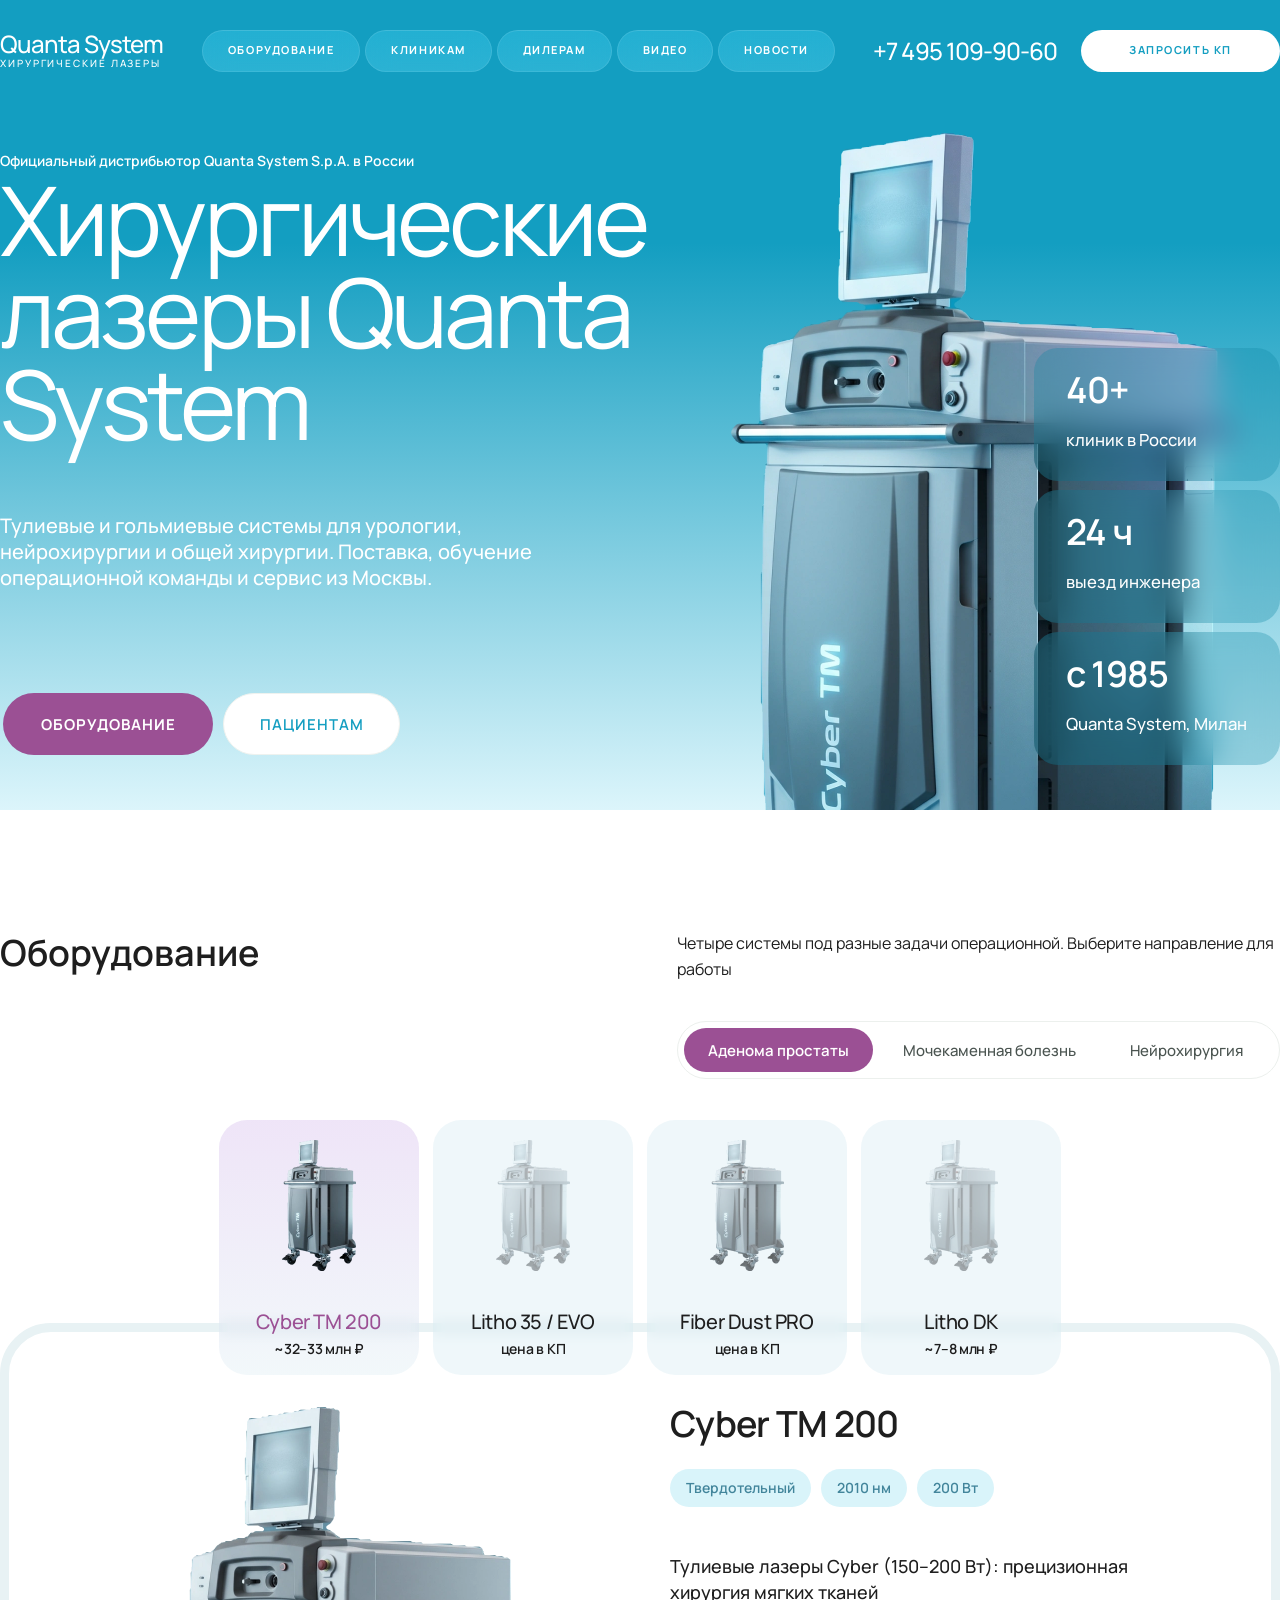
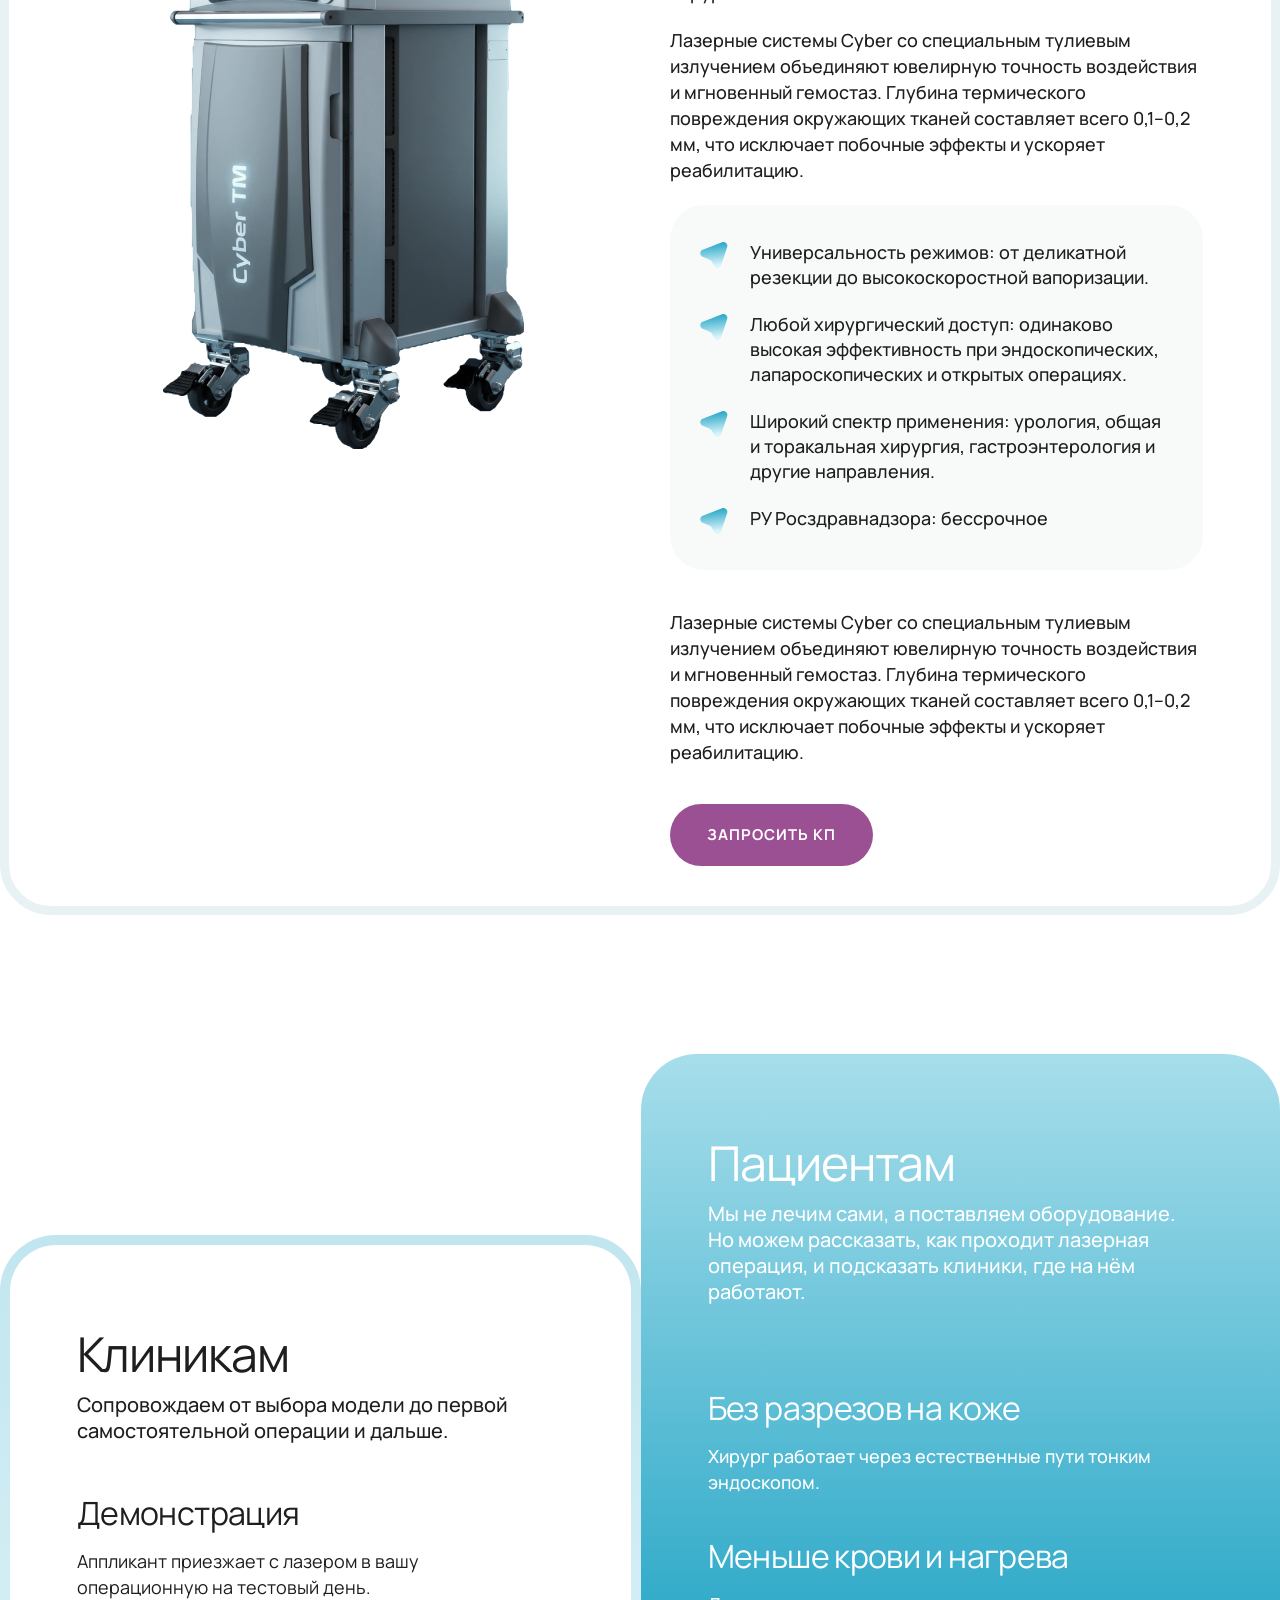
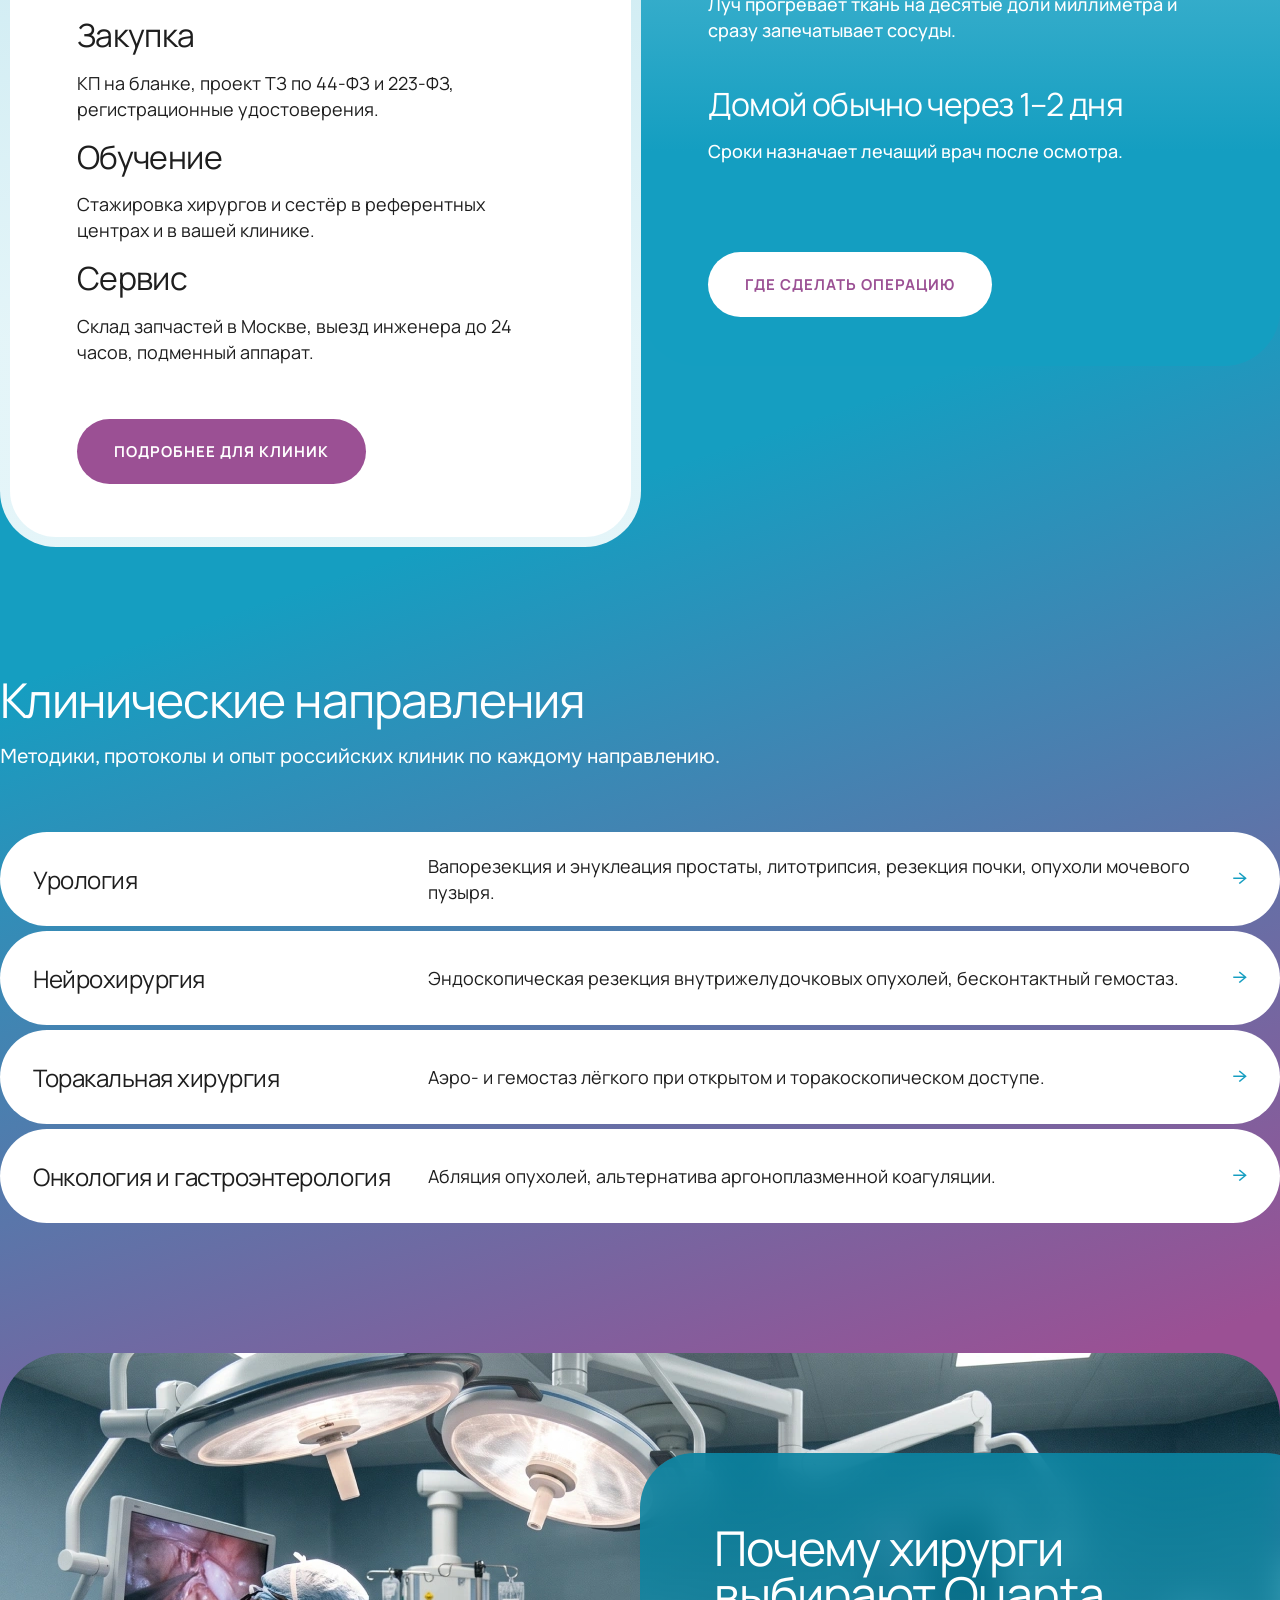
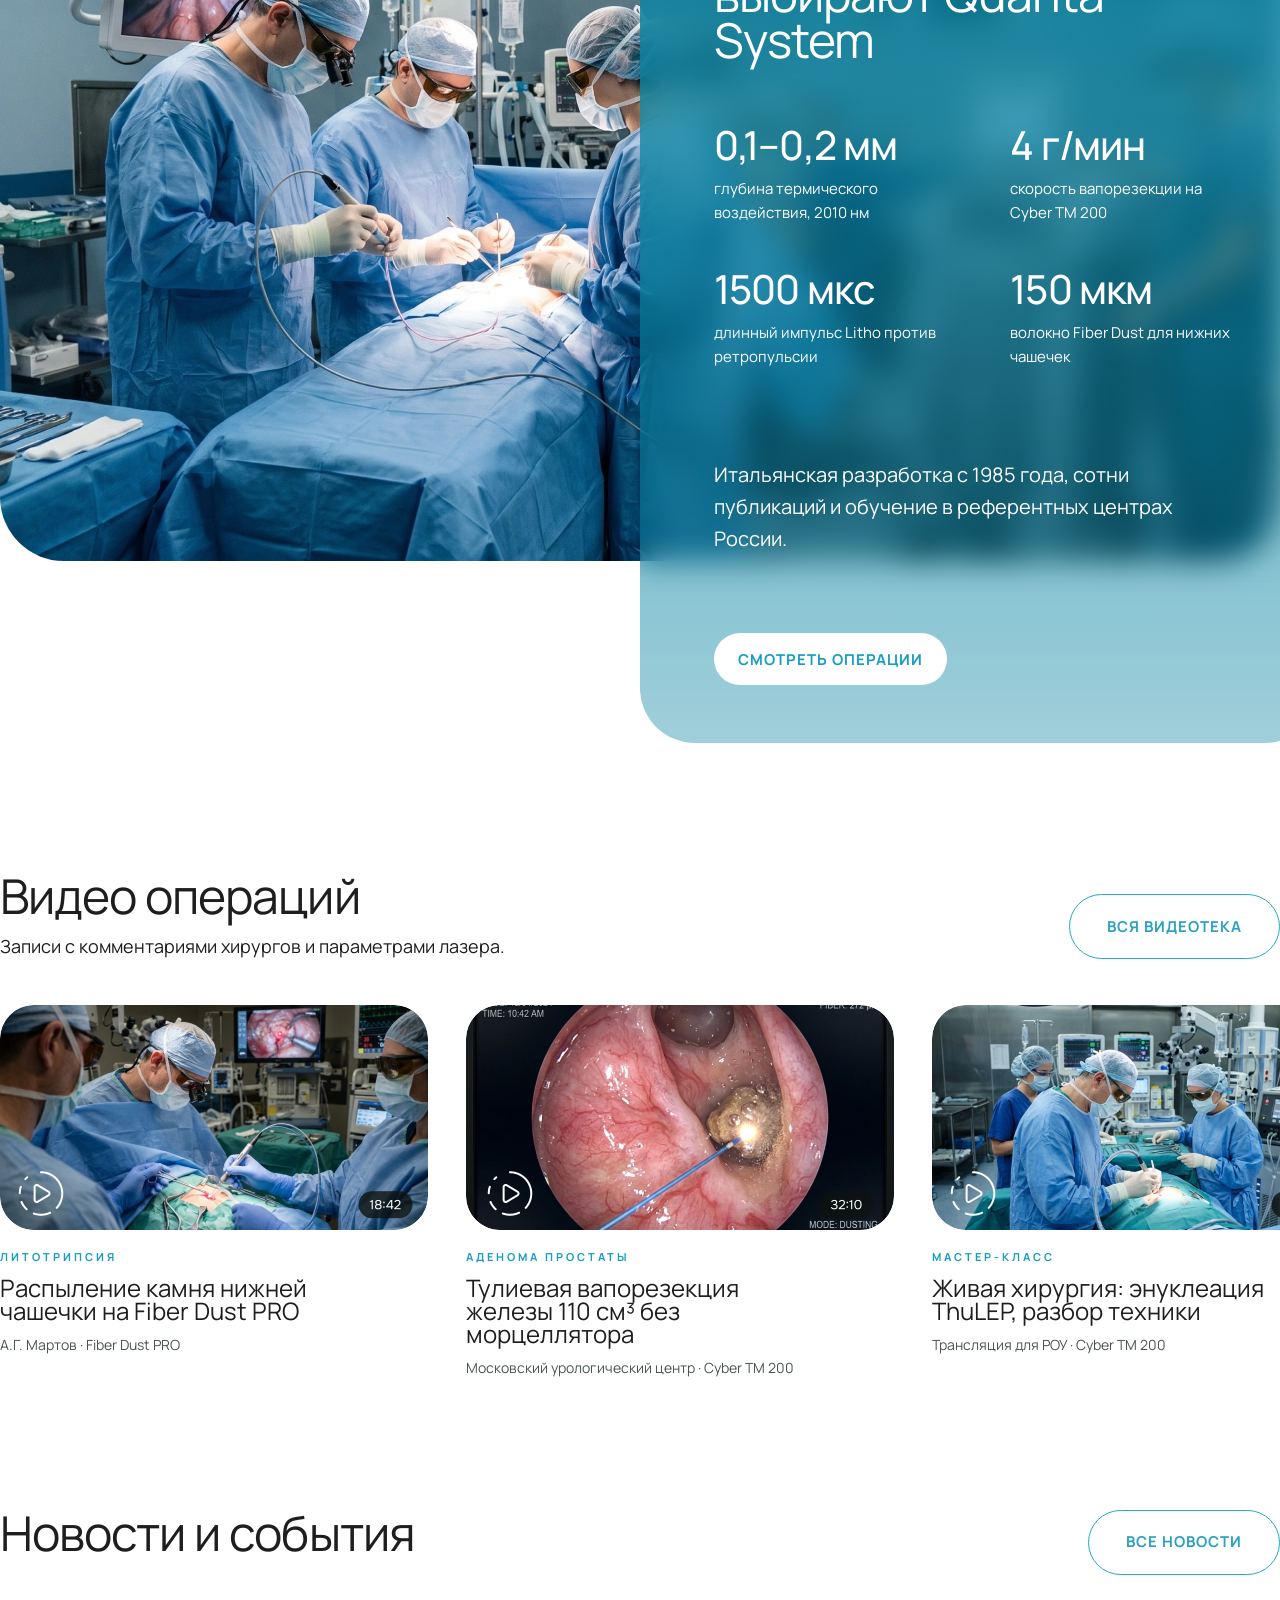
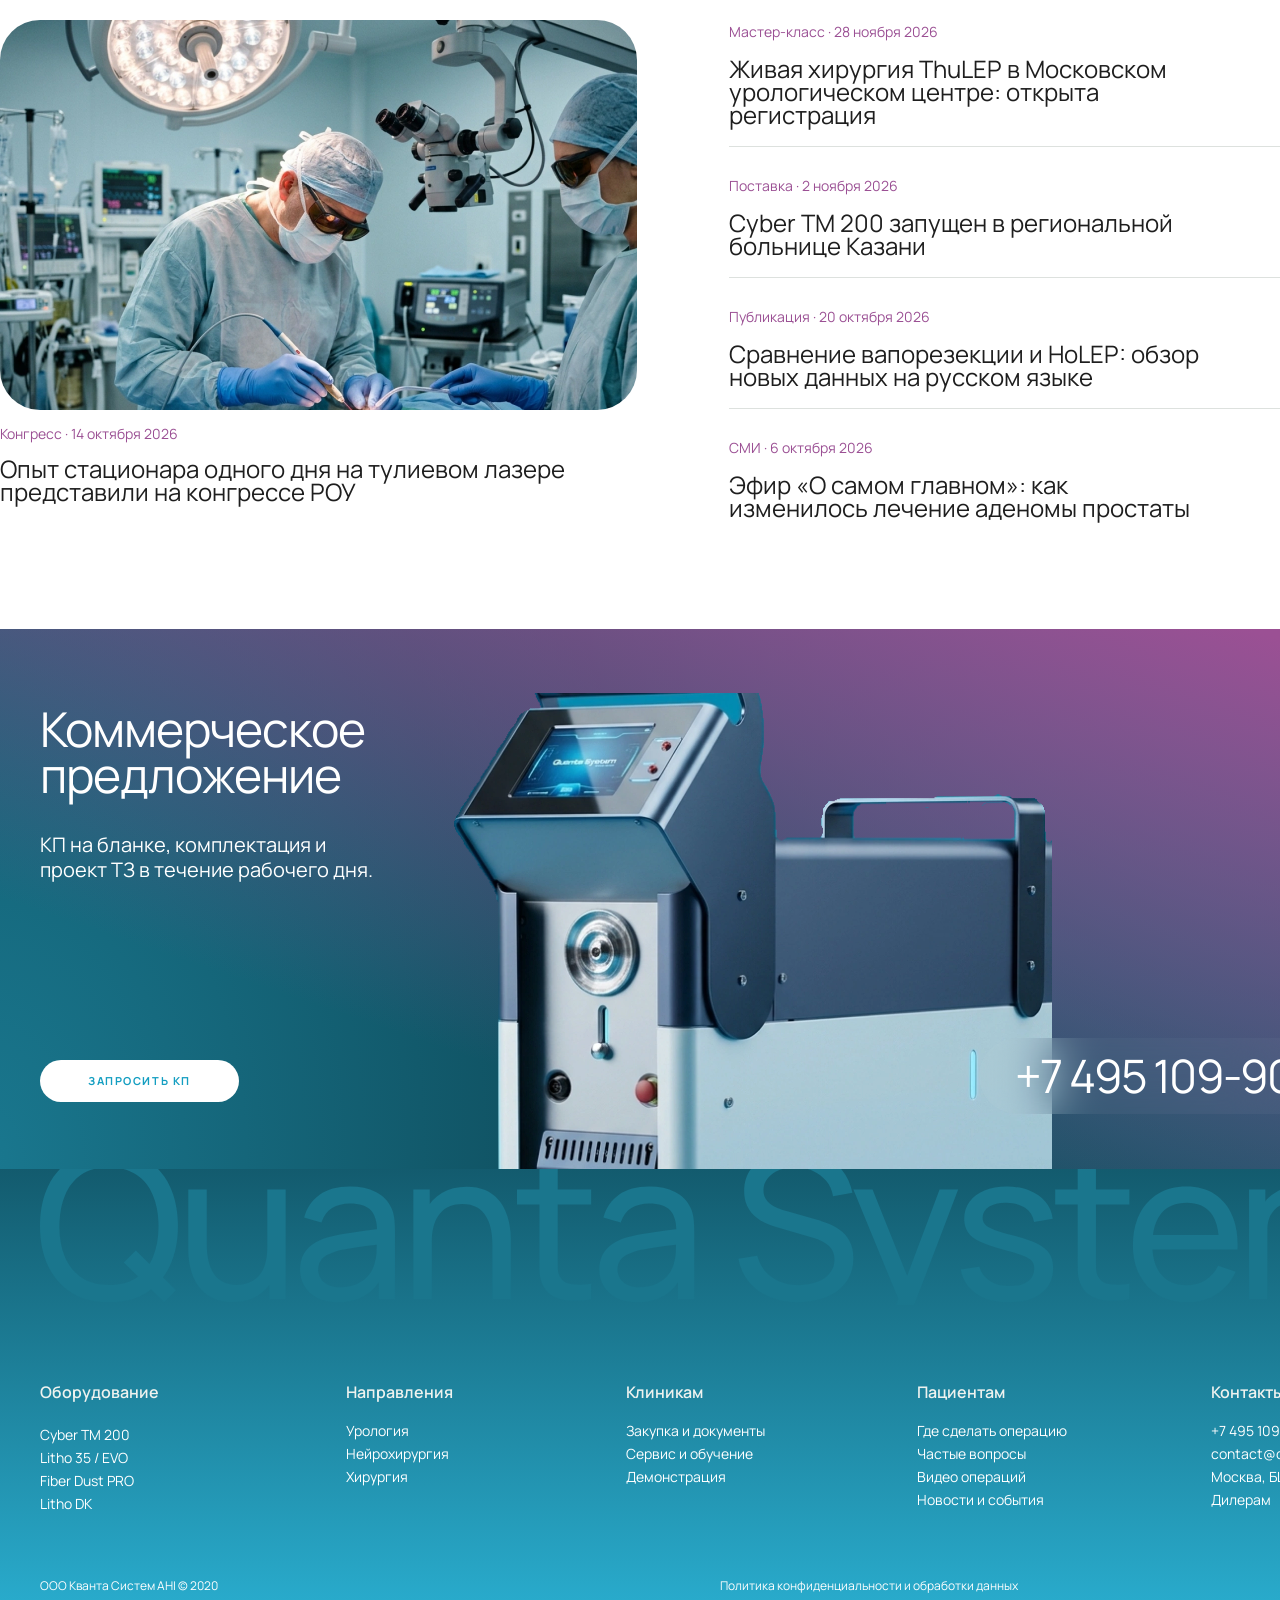
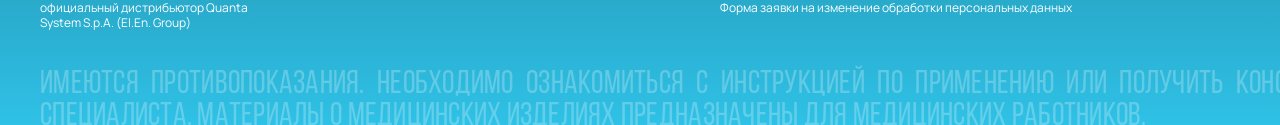
==== commit a2c36646: "feat: rebuild footer to match Figma frame 96 The footer was a 1440px card with rounded top corners o" ====
--- a/index.html
+++ b/index.html
@@ -427,13 +427,12 @@
       </div>
     </div>
 
-    <!-- Mega Footer -->
+    <!-- Mega Footer (Frame 96: 1440x556) -->
     <footer class="mega-footer">
-      <div class="mega-footer-container">
-
-        <!-- 5 Columns Navigation -->
-        <div class="mega-footer-cols">
-          <!-- Col 1 -->
+      <div class="mega-footer-inner">
+        <img class="mega-footer-watermark" src="assets/footer-watermark.svg" alt="" width="1360" height="136">
+
+        <nav class="mega-footer-nav" aria-label="Навигация в подвале">
           <div class="mega-col">
             <span class="mega-col-heading">Оборудование</span>
             <ul class="mega-col-list">
@@ -443,7 +442,6 @@
               <li><a href="#equipment">Litho DK</a></li>
             </ul>
           </div>
-          <!-- Col 2 -->
           <div class="mega-col">
             <span class="mega-col-heading">Направления</span>
             <ul class="mega-col-list">
@@ -452,7 +450,6 @@
               <li><a href="#clinics">Хирургия</a></li>
             </ul>
           </div>
-          <!-- Col 3 -->
           <div class="mega-col">
             <span class="mega-col-heading">Клиникам</span>
             <ul class="mega-col-list">
@@ -461,7 +458,6 @@
               <li><a href="#clinics">Демонстрация</a></li>
             </ul>
           </div>
-          <!-- Col 4 -->
           <div class="mega-col">
             <span class="mega-col-heading">Пациентам</span>
             <ul class="mega-col-list">
@@ -471,7 +467,6 @@
               <li><a href="#news">Новости и события</a></li>
             </ul>
           </div>
-          <!-- Col 5 -->
           <div class="mega-col">
             <span class="mega-col-heading">Контакты</span>
             <ul class="mega-col-list">
@@ -481,31 +476,21 @@
               <li><a href="#dealers">Дилерам</a></li>
             </ul>
           </div>
-        </div>
-
-        <!-- Medical Disclaimer -->
-        <p class="mega-footer-disclaimer">Имеются противопоказания. Необходимо ознакомиться с инструкцией по применению или получить консультацию специалиста.</p>
-
-        <!-- Bottom Row: Legal & Copyright -->
-        <div class="mega-footer-bottom-row">
-          <div class="mega-footer-legal-links">
-            <a href="#privacy">Политика конфиденциальности и обработки персональных данных</a>
-            <a href="#consent">Форма заявки на изменение обработки персональных данных</a>
-          </div>
-          <div class="mega-footer-copy-text">
-            <span>ООО Кванта Систем AHI © 2020</span>
-            <span>официальный дистрибьютор Quanta System S.p.A. в России</span>
-          </div>
-          <div class="mega-footer-partners">
-            <img src="assets/footer-partner.svg" alt="Партнеры" width="93" height="37">
-          </div>
-        </div>
-
-        <!-- Large Outline Watermark -->
-        <div class="mega-footer-watermark">
-          <img src="assets/footer-watermark.svg" alt="" width="1360" height="136">
-        </div>
-
+        </nav>
+
+        <div class="mega-footer-meta">
+          <div class="mega-footer-company">
+            <p>ООО Кванта Систем AHI © 2020</p>
+            <p>официальный дистрибьютор Quanta System S.p.A. (El.En. Group)</p>
+          </div>
+          <ul class="mega-footer-legal">
+            <li><a href="#privacy">Политика конфиденциальности и обработки данных</a></li>
+            <li><a href="#consent">Форма заявки на изменение обработки персональных данных</a></li>
+          </ul>
+          <img class="mega-footer-partner" src="assets/footer-partner.svg" alt="gasfort &amp; partners" width="93" height="37">
+        </div>
+
+        <p class="mega-footer-disclaimer">Имеются противопоказания. Необходимо ознакомиться с инструкцией по применению или получить консультацию специалиста. Материалы о медицинских изделиях предназначены для медицинских работников.</p>
       </div>
     </footer>
   </section>
--- a/styles.css
+++ b/styles.css
@@ -17,6 +17,14 @@
   font-weight: 100 900;
   font-display: swap;
   src: url("assets/fonts/Onest-Variable.ttf") format("truetype");
+}
+
+@font-face {
+  font-family: "Bebas Neue";
+  font-style: normal;
+  font-weight: 400;
+  font-display: swap;
+  src: url("assets/fonts/BebasNeue-Regular.ttf") format("truetype");
 }
 
 :root {
@@ -32,6 +40,7 @@
 
   --font-main: "Manrope", -apple-system, BlinkMacSystemFont, "Segoe UI", Roboto, sans-serif;
   --font-onest: "Onest", -apple-system, BlinkMacSystemFont, "Segoe UI", Roboto, sans-serif;
+  --font-bebas: "Bebas Neue", "Manrope", sans-serif;
 }
 
 *, *::before, *::after {
@@ -1398,88 +1407,145 @@
   text-decoration: none;
 }
 
-/* Mega Footer */
+/* ==========================================================================
+   MEGA FOOTER (Figma Frame 96: 1440x556)
+   Vertical gradient #135B6E → #2FC1E6, children at frame coordinates
+   ========================================================================== */
+
 .mega-footer {
-  width: 100%;
-  max-width: 1440px;
+  position: relative;
+  width: 100%;
+  overflow: hidden;
+  background: linear-gradient(180deg, #135b6e 0%, #2fc1e6 100%);
+  color: #ffffff;
+}
+
+.mega-footer-inner {
+  position: relative;
+  width: 1440px;
+  height: 556px;
   margin: 0 auto;
-  background: #135b6e;
-  border-radius: 40px 40px 0 0;
-  padding: 60px 40px 40px;
-  color: #ffffff;
-  box-sizing: border-box;
-  position: relative;
-}
-
-.mega-footer-container {
-  width: 100%;
-  max-width: 1360px;
-  margin: 0 auto;
-  display: flex;
-  flex-direction: column;
-  gap: 40px;
-}
-
-.mega-footer-cols {
-  display: flex;
-  justify-content: space-between;
-  gap: 40px;
+}
+
+/* Frame 118 — the 198px vector clipped to the 136px frame */
+.mega-footer-watermark {
+  position: absolute;
+  left: 40px;
+  top: 0;
+  width: 1360px;
+  height: 136px;
+  pointer-events: none;
+}
+
+.mega-footer-nav {
+  position: absolute;
+  left: 40px;
+  top: 212px;
 }
 
 .mega-col {
-  display: flex;
-  flex-direction: column;
-  gap: 16px;
-}
+  position: absolute;
+  top: 0;
+  display: flex;
+  flex-direction: column;
+  gap: 17px;
+  white-space: nowrap;
+}
+
+.mega-col:nth-child(1) { left: 0; }
+
+/* Figma wraps this column's heading in a 4px taller frame */
+.mega-col:nth-child(1) .mega-col-list { margin-top: 4px; }
+.mega-col:nth-child(2) { left: 306px; }
+.mega-col:nth-child(3) { left: 586px; }
+.mega-col:nth-child(4) { left: 877px; }
+.mega-col:nth-child(5) { left: 1171px; }
 
 .mega-col-heading {
   font-family: var(--font-main);
-  font-size: 15px;
-  font-weight: 700;
+  font-size: 16px;
+  font-weight: 600;
+  line-height: 22.4px;
   color: #eef2ef;
 }
 
 .mega-col-list {
   list-style: none;
-  display: flex;
-  flex-direction: column;
-  gap: 12px;
-}
-
-.mega-col-list a,
-.mega-col-list span {
-  font-family: var(--font-main);
   font-size: 14px;
-  color: rgba(255, 255, 255, 0.85);
+  line-height: 22.4px;
+}
+
+.mega-col-list li {
+  height: 23px;
+}
+
+.mega-col-list a {
   transition: color 0.15s ease;
 }
 
 .mega-col-list a:hover {
-  color: #ffffff;
-}
-
+  color: #d8f6ff;
+}
+
+.mega-footer-meta {
+  position: absolute;
+  left: 40px;
+  top: 406px;
+  width: 1360px;
+}
+
+.mega-footer-company {
+  position: absolute;
+  left: 0;
+  top: 0;
+  width: 223px;
+  font-size: 12px;
+  line-height: 22.4px;
+}
+
+.mega-footer-company p + p {
+  margin-top: 3px;
+  line-height: 15px;
+}
+
+.mega-footer-legal {
+  position: absolute;
+  left: 680px;
+  top: 0;
+  width: 389px;
+  list-style: none;
+  font-size: 12px;
+  line-height: 22.4px;
+}
+
+.mega-footer-legal a {
+  transition: color 0.15s ease;
+}
+
+.mega-footer-legal a:hover {
+  color: #d8f6ff;
+}
+
+.mega-footer-partner {
+  position: absolute;
+  left: 1267px;
+  top: 4px;
+  width: 93px;
+  height: 37px;
+  display: block;
+}
+
+/* Bebas Neue, 25% white; the second line runs past the frame and is clipped */
 .mega-footer-disclaimer {
-  font-family: var(--font-main);
-  font-size: 13px;
-  line-height: 1.5;
-  color: rgba(255, 255, 255, 0.65);
-  border-top: 1px solid rgba(255, 255, 255, 0.12);
-  padding-top: 24px;
-  margin: 0;
-}
-
-.mega-footer-bottom-row {
-  display: flex;
-  justify-content: space-between;
-  align-items: center;
-  gap: 20px;
-}
-
-.mega-footer-legal-links {
-  display: flex;
-  flex-direction: column;
-  gap: 6px;
-}
-
-.mega-footer-legal-links a {
-  font-family: va+  position: absolute;
+  left: 40px;
+  top: 500px;
+  width: 1360px;
+  font-family: var(--font-bebas);
+  font-size: 32px;
+  line-height: 32px;
+  letter-spacing: 0.26px;
+  text-align: justify;
+  text-transform: uppercase;
+  color: rgba(255, 255, 255, 0.25);
+}
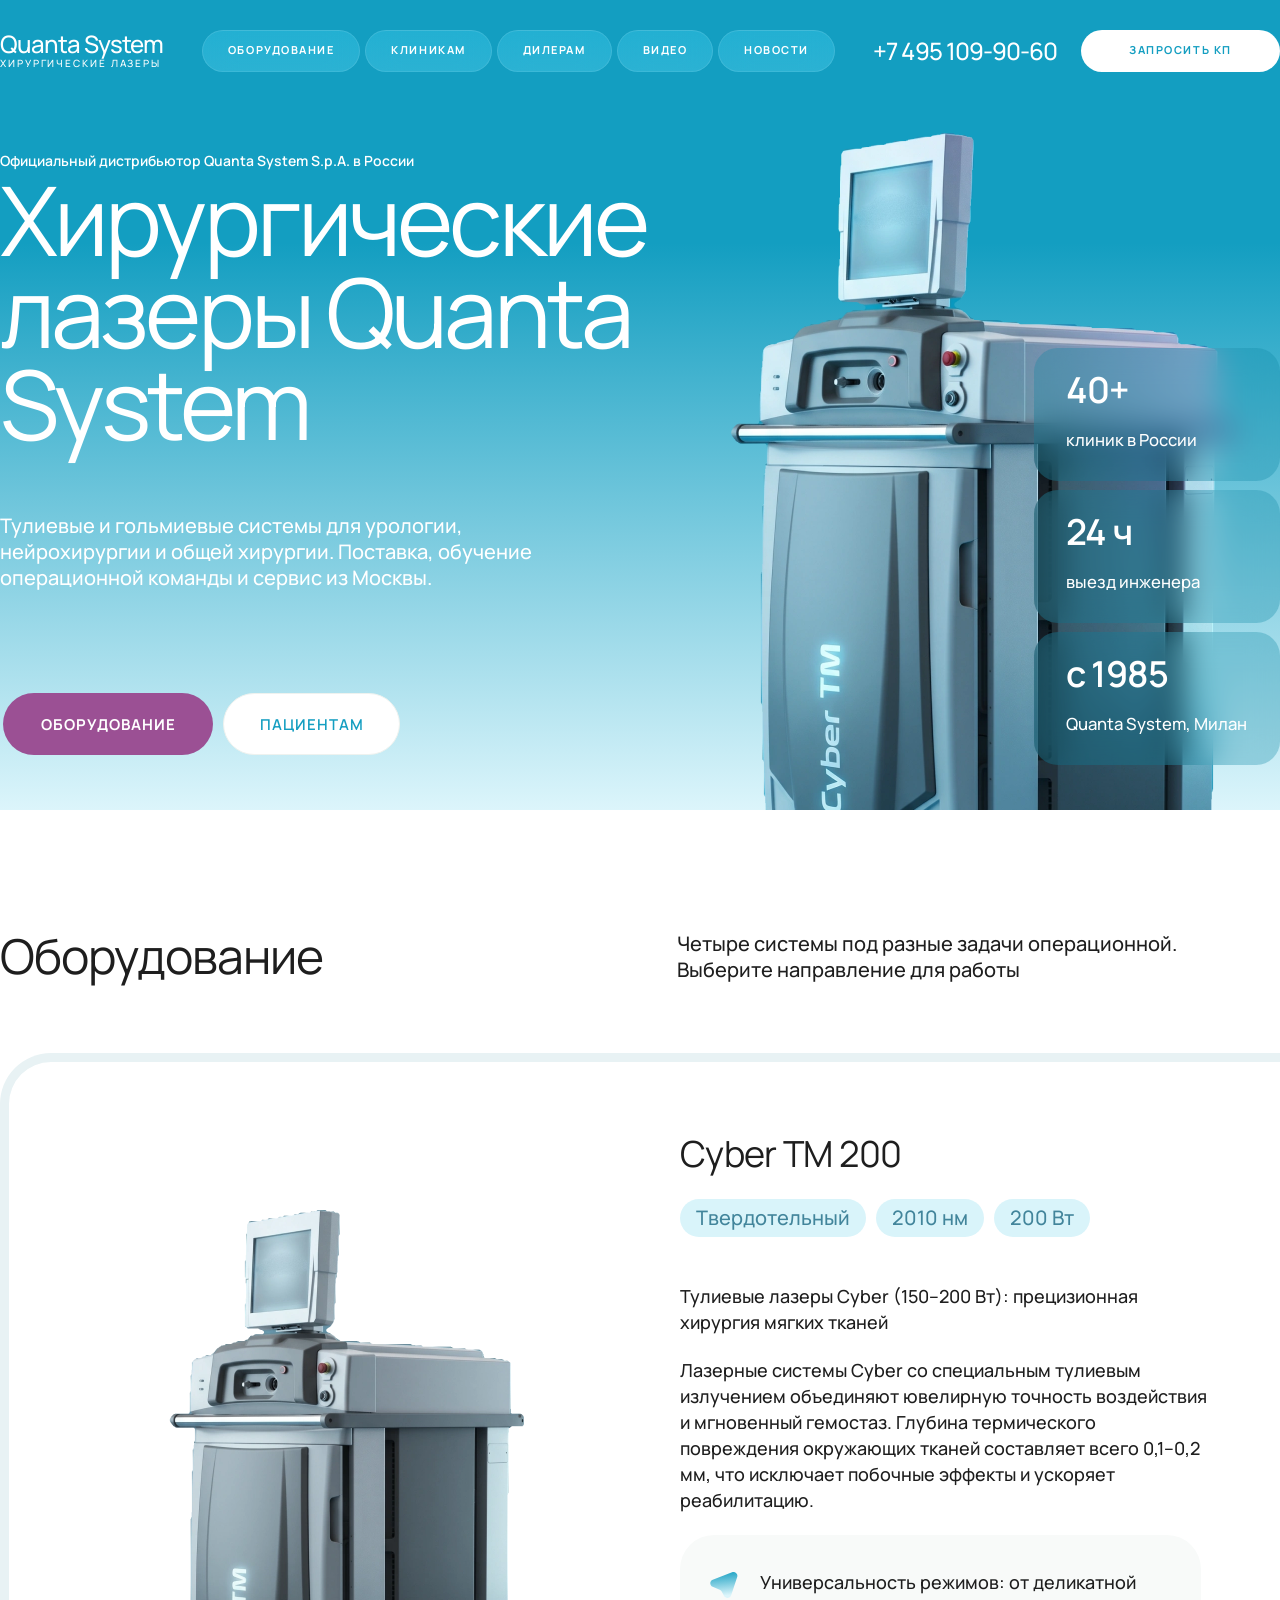
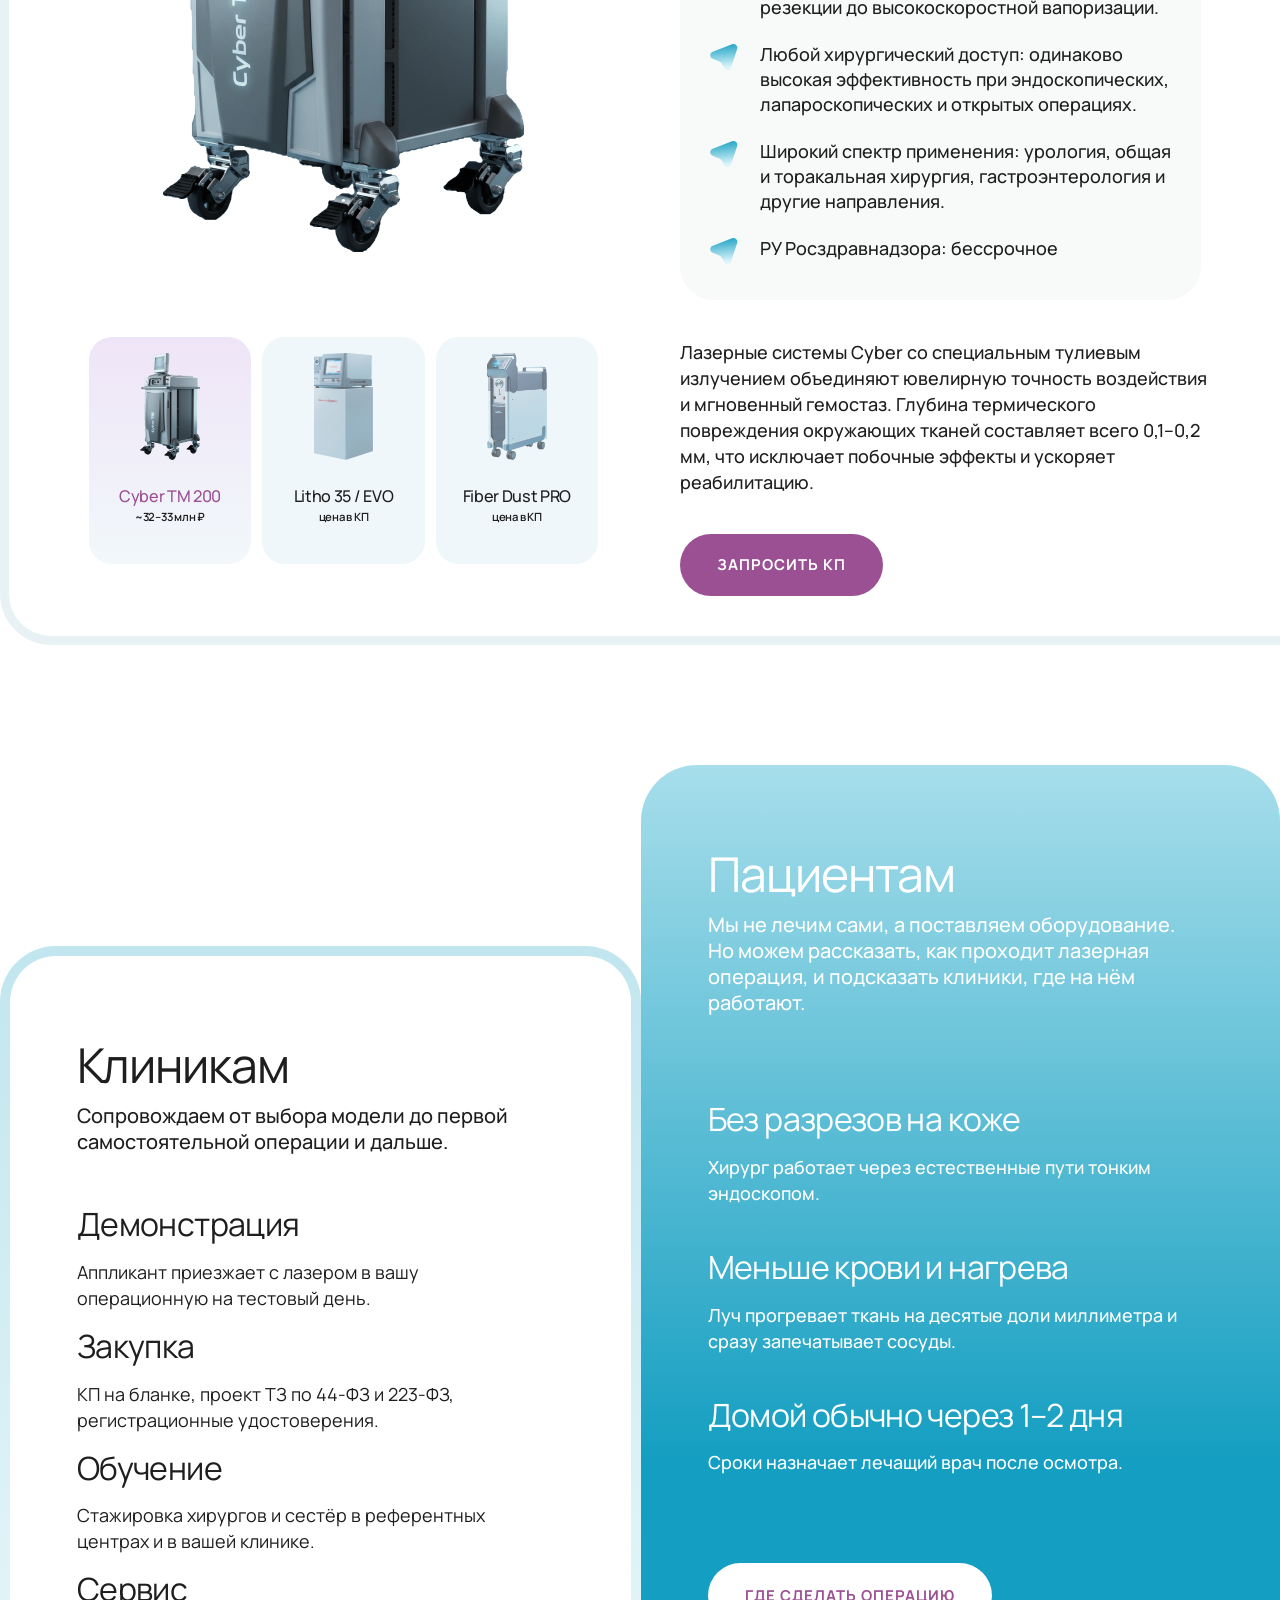
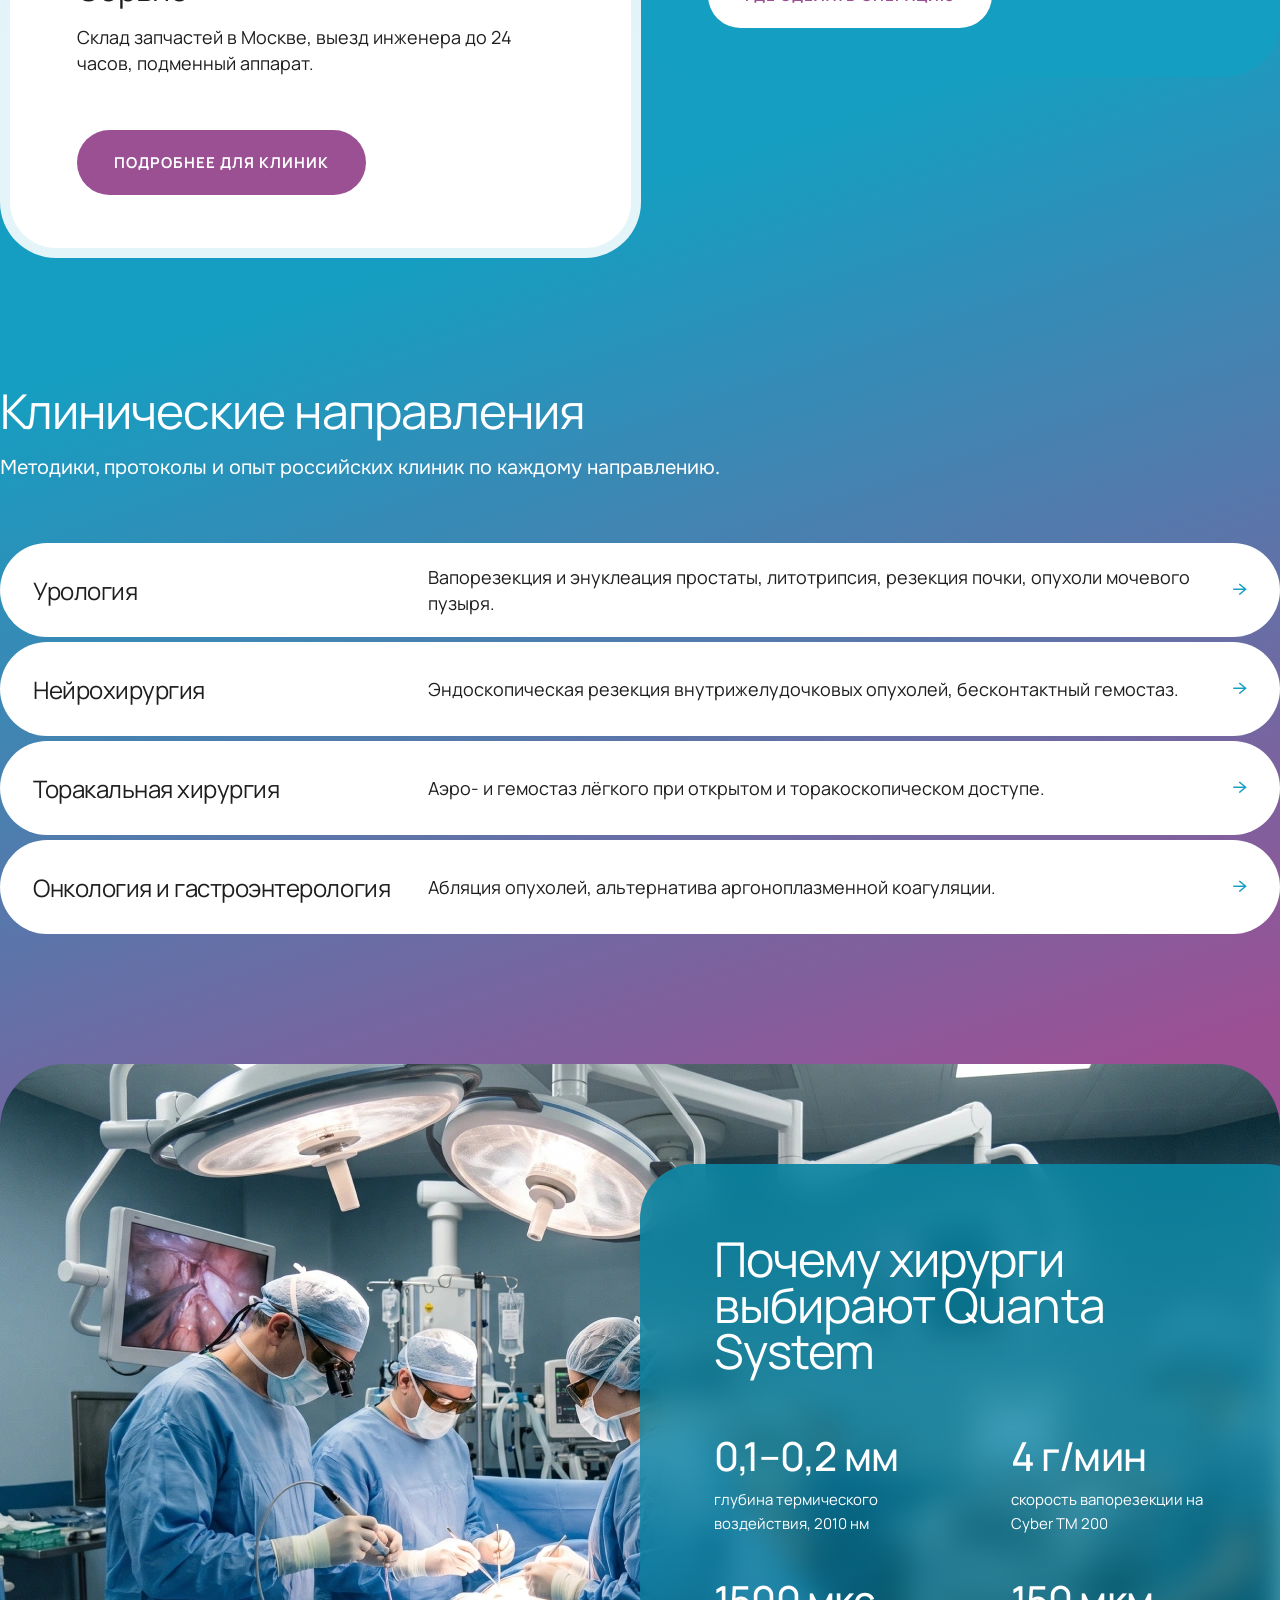
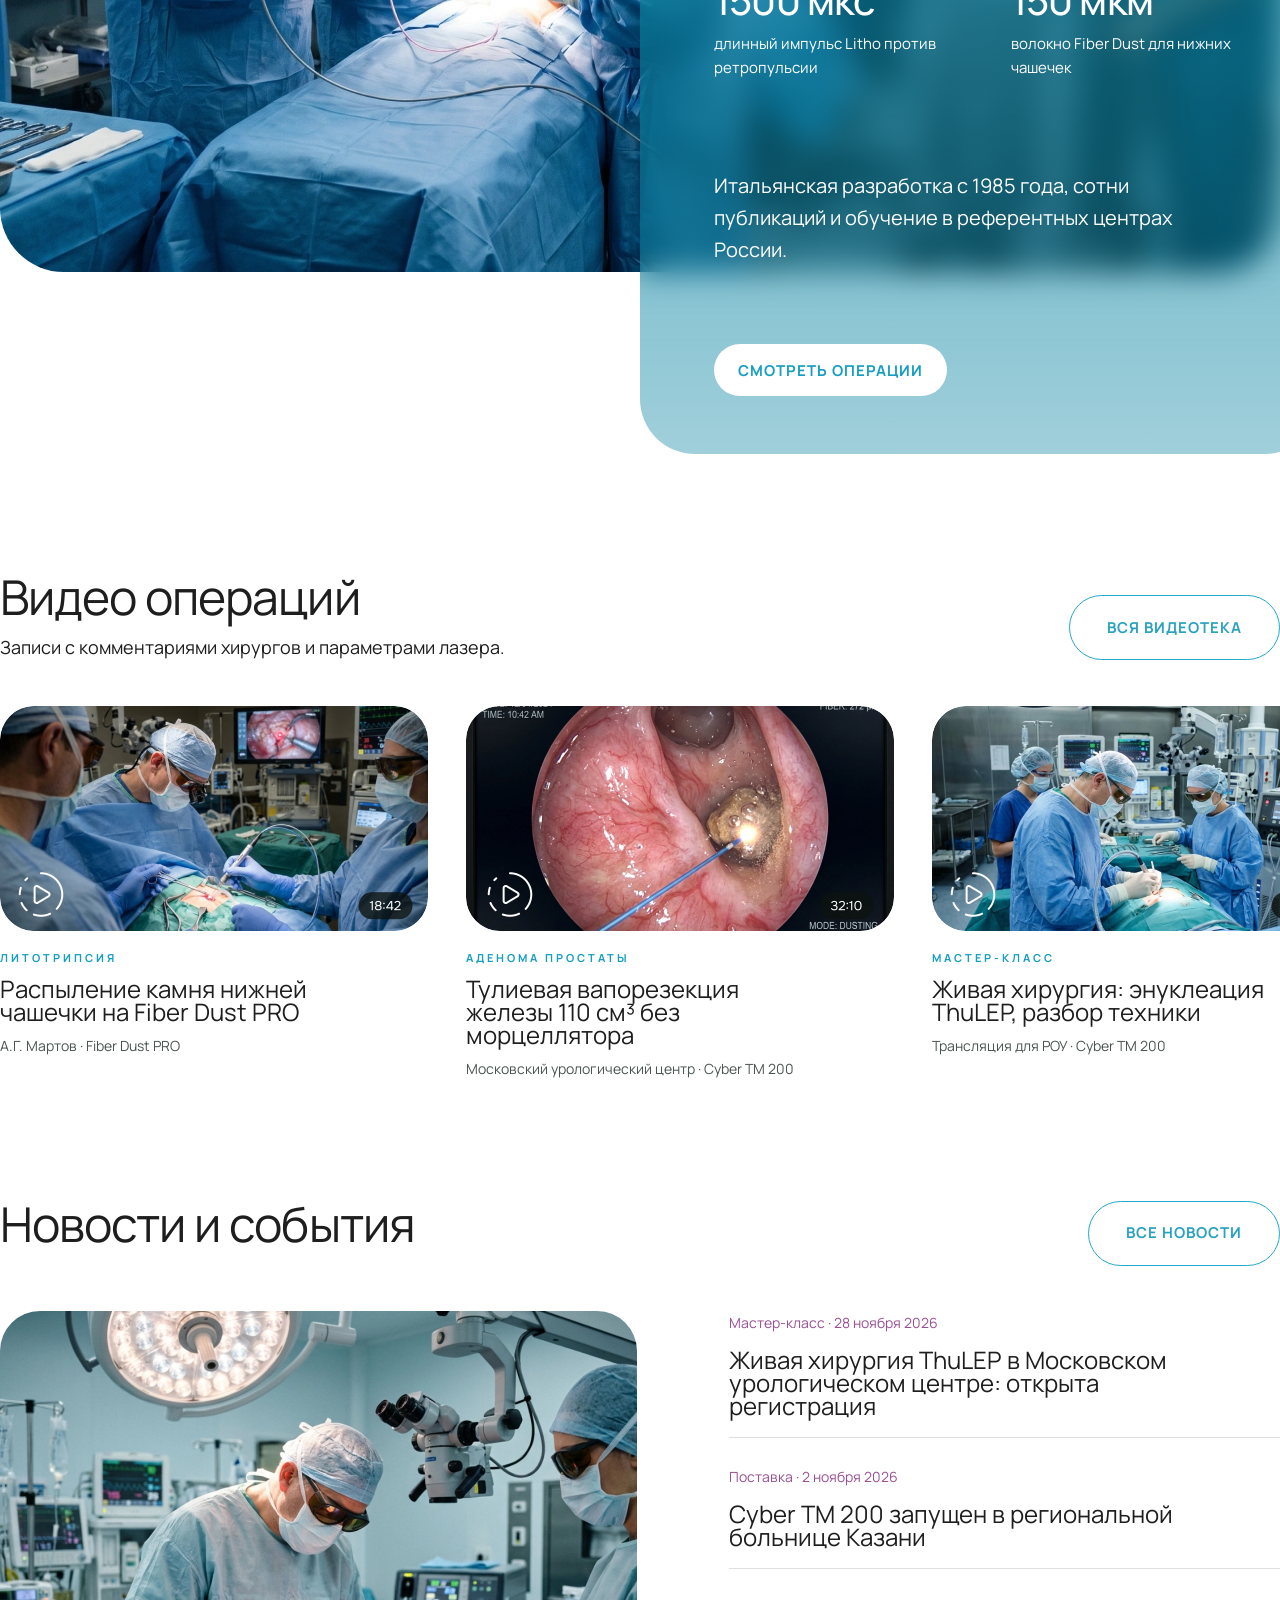
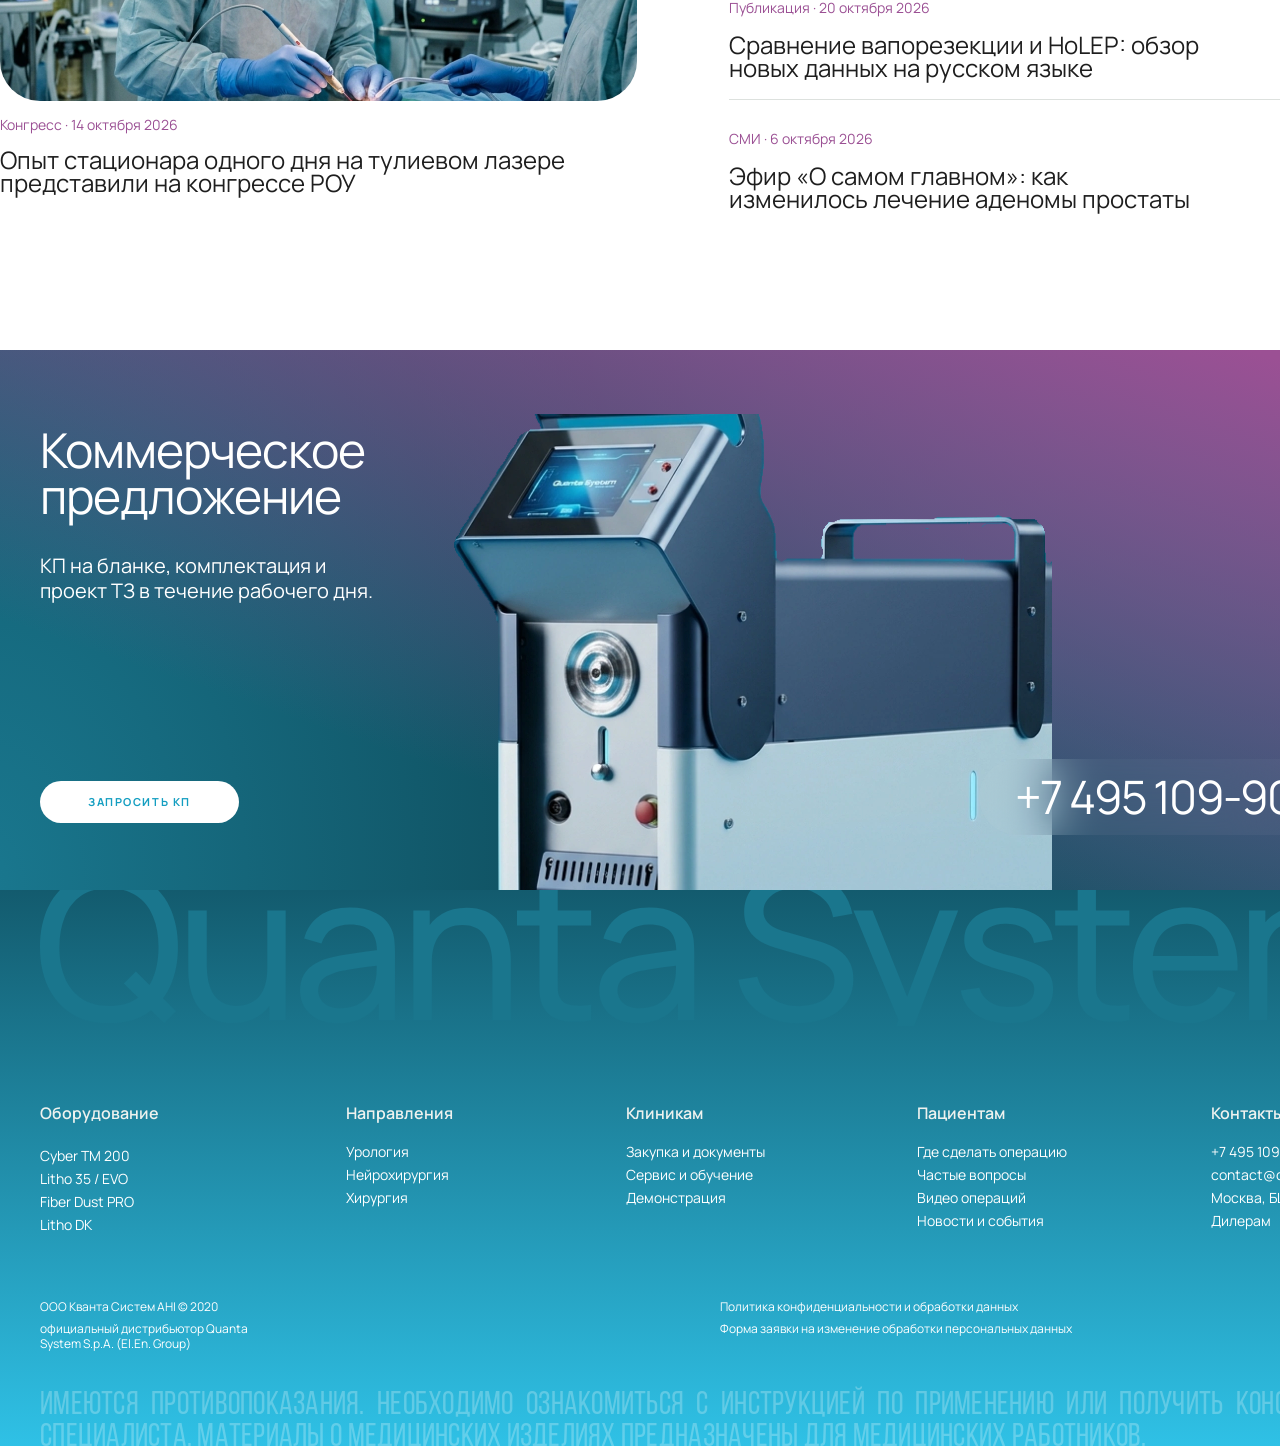
==== commit b6fff457: "feat: rebuild equipment section from the reworked frame The section carried a clinical direction pil" ====
--- a/index.html
+++ b/index.html
@@ -85,113 +85,88 @@
   <section class="section-equipment" id="equipment">
     <div class="equipment-container">
 
-      <!-- Section Header -->
+      <!-- Section Header (Frame 115: title + subtitle, gap 351) -->
       <div class="equipment-header">
         <h2 class="equipment-title">Оборудование</h2>
-        <div class="equipment-header-right">
-          <p class="equipment-subtitle">Четыре системы под разные задачи операционной. Выберите направление для работы</p>
-          <div class="equipment-clinical-tabs" role="tablist">
-            <button type="button" class="equipment-clinical-tab active" role="tab" aria-selected="true">Аденома простаты</button>
-            <button type="button" class="equipment-clinical-tab" role="tab" aria-selected="false">Мочекаменная болезнь</button>
-            <button type="button" class="equipment-clinical-tab" role="tab" aria-selected="false">Нейрохирургия</button>
-          </div>
-        </div>
-      </div>
-
-      <!-- 4 Model Selector Cards Grid (Positioned over the top border of showcase) -->
-      <div class="equipment-models-grid">
-        <!-- Model 1 (Active, Lilac, NO border) -->
-        <div class="model-thumb-card active">
-          <img src="assets/thumb-cyber-tm.webp" alt="Cyber TM 200" class="model-thumb-img" width="74" height="131">
-          <div class="model-thumb-info">
-            <span class="model-thumb-title">Cyber TM 200</span>
-            <span class="model-thumb-price">~32–33 млн ₽</span>
-          </div>
-        </div>
-        <!-- Model 2 -->
-        <div class="model-thumb-card">
-          <img src="assets/thumb-litho-35.webp" alt="Litho 35 / EVO" class="model-thumb-img" width="74" height="131">
-          <div class="model-thumb-info">
-            <span class="model-thumb-title">Litho 35 / EVO</span>
-            <span class="model-thumb-price">цена в КП</span>
-          </div>
-        </div>
-        <!-- Model 3 -->
-        <div class="model-thumb-card">
-          <img src="assets/thumb-fiber-dust.webp" alt="Fiber Dust PRO" class="model-thumb-img" width="74" height="131">
-          <div class="model-thumb-info">
-            <span class="model-thumb-title">Fiber Dust PRO</span>
-            <span class="model-thumb-price">цена в КП</span>
-          </div>
-        </div>
-        <!-- Model 4 -->
-        <div class="model-thumb-card">
-          <img src="assets/thumb-litho-dk.webp" alt="Litho DK" class="model-thumb-img" width="74" height="131">
-          <div class="model-thumb-info">
-            <span class="model-thumb-title">Litho DK</span>
-            <span class="model-thumb-price">~7–8 млн ₽</span>
-          </div>
-        </div>
-      </div>
-
-      <!-- Main Showcase Card (Rectangle 20: 1360x1192, stroke #e8f2f4, radius 51px) -->
+        <p class="equipment-subtitle">Четыре системы под разные задачи операционной. Выберите направление для работы</p>
+      </div>
+
+      <!-- Showcase Card (Rectangle 20: 1360x1192, 9px stroke #E8F2F4, radius 51) -->
       <div class="equipment-showcase-card">
-        <!-- Model Detailed Showcase View -->
-        <div class="model-detail-layout">
-          <!-- Left Column: Centered Machine Photo -->
-          <div class="model-large-photo-wrap">
-            <img src="assets/model-cyber-tm-large.webp" alt="Cyber TM 200" class="model-large-img" width="361" height="642">
-          </div>
-
-          <!-- Right Specs Column (Figma Frame 95: width 533px, itemSpacing 39px) -->
-          <div class="model-specs-col">
-            <!-- Frame 93: itemSpacing 46px -->
-            <div class="model-specs-top">
-              <!-- Frame 86: title + badges, itemSpacing 27px -->
-              <div class="model-specs-header">
-                <h3 class="model-name">Cyber TM 200</h3>
-                <div class="model-badges-row">
-                  <span class="model-badge">Твердотельный</span>
-                  <span class="model-badge">2010 нм</span>
-                  <span class="model-badge">200 Вт</span>
+        <img src="assets/model-cyber-tm-large.webp" alt="Cyber TM 200" class="model-large-img" width="361" height="642">
+
+        <!-- Right specs column (Frame 95) -->
+        <div class="model-specs-col">
+          <!-- Frame 93: itemSpacing 46px -->
+          <div class="model-specs-top">
+            <!-- Frame 86: title + badges, itemSpacing 27px -->
+            <div class="model-specs-header">
+              <h3 class="model-name">Cyber TM 200</h3>
+              <div class="model-badges-row">
+                <span class="model-badge">Твердотельный</span>
+                <span class="model-badge">2010 нм</span>
+                <span class="model-badge">200 Вт</span>
+              </div>
+            </div>
+
+            <!-- Frame 92: lead + body + features box, itemSpacing 22px -->
+            <div class="model-specs-body">
+              <p class="model-lead-text">Тулиевые лазеры Cyber (150–200 Вт): прецизионная хирургия мягких тканей</p>
+              <p class="model-body-text">Лазерные системы Cyber со специальным тулиевым излучением объединяют ювелирную точность воздействия и мгновенный гемостаз. Глубина термического повреждения окружающих тканей составляет всего 0,1–0,2 мм, что исключает побочные эффекты и ускоряет реабилитацию.</p>
+
+              <!-- Features Box (Frame 91: padding 35px 30px, itemSpacing 22px) -->
+              <div class="model-features-box">
+                <div class="model-feature-item">
+                  <img src="assets/feature-diamond.svg" alt="" width="28" height="27" class="model-feature-icon">
+                  <span class="model-feature-text">Универсальность режимов: от деликатной резекции до высокоскоростной вапоризации.</span>
+                </div>
+                <div class="model-feature-item">
+                  <img src="assets/feature-diamond.svg" alt="" width="28" height="27" class="model-feature-icon">
+                  <span class="model-feature-text">Любой хирургический доступ: одинаково высокая эффективность при эндоскопических, лапароскопических и открытых операциях.</span>
+                </div>
+                <div class="model-feature-item">
+                  <img src="assets/feature-diamond.svg" alt="" width="28" height="27" class="model-feature-icon">
+                  <span class="model-feature-text">Широкий спектр применения: урология, общая и торакальная хирургия, гастроэнтерология и другие направления.</span>
+                </div>
+                <div class="model-feature-item">
+                  <img src="assets/feature-diamond.svg" alt="" width="28" height="27" class="model-feature-icon">
+                  <span class="model-feature-text">РУ Росздравнадзора: бессрочное</span>
                 </div>
               </div>
-
-              <!-- Frame 92: lead + body + features box, itemSpacing 22px -->
-              <div class="model-specs-body">
-                <p class="model-lead-text">Тулиевые лазеры Cyber (150–200 Вт): прецизионная хирургия мягких тканей</p>
-                <p class="model-body-text">Лазерные системы Cyber со специальным тулиевым излучением объединяют ювелирную точность воздействия и мгновенный гемостаз. Глубина термического повреждения окружающих тканей составляет всего 0,1–0,2 мм, что исключает побочные эффекты и ускоряет реабилитацию.</p>
-
-                <!-- Features Box (Frame 91: padding 35px 30px, itemSpacing 22px) -->
-                <div class="model-features-box">
-                  <div class="model-feature-item">
-                    <img src="assets/feature-diamond.svg" alt="" width="28" height="27" class="model-feature-icon">
-                    <span class="model-feature-text">Универсальность режимов: от деликатной резекции до высокоскоростной вапоризации.</span>
-                  </div>
-                  <div class="model-feature-item">
-                    <img src="assets/feature-diamond.svg" alt="" width="28" height="27" class="model-feature-icon">
-                    <span class="model-feature-text">Любой хирургический доступ: одинаково высокая эффективность при эндоскопических, лапароскопических и открытых операциях.</span>
-                  </div>
-                  <div class="model-feature-item">
-                    <img src="assets/feature-diamond.svg" alt="" width="28" height="27" class="model-feature-icon">
-                    <span class="model-feature-text">Широкий спектр применения: урология, общая и торакальная хирургия, гастроэнтерология и другие направления.</span>
-                  </div>
-                  <div class="model-feature-item">
-                    <img src="assets/feature-diamond.svg" alt="" width="28" height="27" class="model-feature-icon">
-                    <span class="model-feature-text">РУ Росздравнадзора: бессрочное</span>
-                  </div>
-                </div>
-              </div>
-            </div>
-
-            <!-- Node 49:4008: Body text paragraph -->
-            <p class="model-body-text">Лазерные системы Cyber со специальным тулиевым излучением объединяют ювелирную точность воздействия и мгновенный гемостаз. Глубина термического повреждения окружающих тканей составляет всего 0,1–0,2 мм, что исключает побочные эффекты и ускоряет реабилитацию.</p>
-
-            <!-- Node 49:4006: CTA Button Link -->
-            <button type="button" class="model-cta-btn" onclick="alert('Заявка на Cyber TM 200 принята.');">ЗАПРОСИТЬ КП</button>
-          </div>
-        </div>
-
+            </div>
+          </div>
+
+          <!-- Paragraph repeated under the features box, as in the frame -->
+          <p class="model-body-text">Лазерные системы Cyber со специальным тулиевым излучением объединяют ювелирную точность воздействия и мгновенный гемостаз. Глубина термического повреждения окружающих тканей составляет всего 0,1–0,2 мм, что исключает побочные эффекты и ускоряет реабилитацию.</p>
+
+          <!-- Frame 94 / Link -->
+          <button type="button" class="model-cta-btn" onclick="alert('Заявка на Cyber TM 200 принята.');">ЗАПРОСИТЬ КП</button>
+        </div>
+
+        <!-- Model switcher (Frame 81: 509x226.94, three 162.1px cards) -->
+        <div class="equipment-models-grid">
+          <div class="model-thumb-card active">
+            <img src="assets/thumb-cyber-tm.webp" alt="Cyber TM 200" class="model-thumb-img" width="60" height="106">
+            <div class="model-thumb-info">
+              <span class="model-thumb-title">Cyber TM 200</span>
+              <span class="model-thumb-price">~32–33 млн ₽</span>
+            </div>
+          </div>
+          <div class="model-thumb-card">
+            <img src="assets/thumb-litho-35.webp" alt="Litho 35 / EVO" class="model-thumb-img" width="60" height="106">
+            <div class="model-thumb-info">
+              <span class="model-thumb-title">Litho 35 / EVO</span>
+              <span class="model-thumb-price">цена в КП</span>
+            </div>
+          </div>
+          <div class="model-thumb-card">
+            <img src="assets/thumb-fiber-dust.webp" alt="Fiber Dust PRO" class="model-thumb-img" width="60" height="106">
+            <div class="model-thumb-info">
+              <span class="model-thumb-title">Fiber Dust PRO</span>
+              <span class="model-thumb-price">цена в КП</span>
+            </div>
+          </div>
+        </div>
       </div>
     </div>
   </section>
--- a/styles.css
+++ b/styles.css
@@ -379,204 +379,77 @@
   margin: 0 auto;
 }
 
+/* Header — Frame 115 (1280x52, gap 351) */
 .equipment-header {
   display: flex;
-  justify-content: space-between;
-  align-items: flex-start;
-  margin-bottom: 41px;
+  gap: 351px;
+  margin-bottom: 0;
 }
 
 .equipment-title {
-  font-family: var(--font-main);
-  font-size: 36px;
-  font-weight: 600;
-  line-height: 1.28;
+  position: relative;
+  top: 3px;
+  width: 326px;
+  font-family: var(--font-main);
+  font-size: 48px;
+  font-weight: 400;
+  line-height: 0.96;
+  letter-spacing: -0.02em;
   color: var(--color-text-dark);
   margin: 0;
 }
 
-.equipment-header-right {
-  max-width: 603px;
-  display: flex;
-  flex-direction: column;
-  gap: 39px;
-}
-
 .equipment-subtitle {
-  font-family: var(--font-main);
-  font-size: 16px;
-  font-weight: 400;
-  line-height: 1.625;
-  color: var(--color-text-dark);
-  margin: 0;
-}
-
-.equipment-clinical-tabs {
-  display: inline-flex;
-  align-items: center;
-  gap: 6px;
-  padding: 6px;
-  border-radius: 999px;
-  background: #ffffff;
-  border: 1px solid #ecf0ed;
-  box-sizing: border-box;
-}
-
-.equipment-clinical-tab {
-  height: 44px;
-  padding: 0 24px;
-  border-radius: 999px;
-  font-family: var(--font-main);
-  font-size: 15px;
-  font-weight: 500;
-  color: #4a5450;
-  border: none;
-  cursor: pointer;
-  transition: background 0.15s ease, color 0.15s ease;
-}
-
-.equipment-clinical-tab.active {
-  background: var(--color-accent-purple);
-  color: #ffffff;
-  font-weight: 600;
-}
-
-/* 4 Model selector cards positioned over the top boundary */
-.equipment-models-grid {
-  display: flex;
-  justify-content: center;
-  gap: 14px;
-  width: 842px;
-  margin: 0 auto -52px;
-  position: relative;
-  z-index: 2;
-}
-
-.model-thumb-card {
-  width: 200px;
-  height: 255px;
-  border-radius: 28px;
-  background: rgba(143, 194, 218, 0.14);
-  backdrop-filter: blur(6.7px);
-  -webkit-backdrop-filter: blur(6.7px);
-  border: none;
-  box-shadow: none;
-  padding: 20px;
-  display: flex;
-  flex-direction: column;
-  align-items: center;
-  justify-content: space-between;
-  cursor: pointer;
-  transition: transform 0.15s ease;
-  box-sizing: border-box;
-}
-
-/* Active card: Lilac gradient at 0.14 opacity, NO BORDER */
-.model-thumb-card.active {
-  background: linear-gradient(180deg, rgba(139, 67, 202, 0.14) 0%, rgba(162, 205, 222, 0.14) 100%);
-  border: none;
-  box-shadow: none;
-}
-
-.model-thumb-card:hover {
-  transform: translateY(-2px);
-}
-
-.model-thumb-img {
-  width: 74px;
-  height: 131px;
-  object-fit: contain;
-  opacity: 0.6;
-  transition: opacity 0.15s ease;
-}
-
-.model-thumb-card.active .model-thumb-img {
-  opacity: 1;
-}
-
-.model-thumb-info {
-  display: flex;
-  flex-direction: column;
-  align-items: center;
-  gap: 10px;
-  text-align: center;
-}
-
-.model-thumb-title {
+  position: relative;
+  top: 1px;
+  width: 533px;
   font-family: var(--font-main);
   font-size: 20px;
   font-weight: 500;
-  line-height: 0.96;
-  letter-spacing: -0.02em;
+  line-height: 26px;
   color: var(--color-text-dark);
-}
-
-.model-thumb-card.active .model-thumb-title {
-  color: #9b5094;
-}
-
-.model-thumb-price {
-  font-family: var(--font-main);
-  font-size: 14px;
-  font-weight: 600;
-  line-height: 0.96;
-  letter-spacing: -0.02em;
-  color: var(--color-text-dark);
-}
-
-/* Main Showcase Card: Rectangle 20 (1360x1192, stroke #E8F2F4 9px, radius 51px, NO box-shadow) */
+  margin: 0;
+}
+
+/* Showcase card — Rectangle 20. The 9px stroke is an inset shadow so the
+   children below keep the frame coordinates instead of losing 9px to a border */
 .equipment-showcase-card {
   position: relative;
-  width: 100%;
-  max-width: 1360px;
+  width: 1360px;
   height: 1192px;
-  border: 9px solid #E8F2F4;
+  margin-top: 71px;
   border-radius: 51px;
   background: #ffffff;
-  box-shadow: none;
-  padding: 75px 68px 42px;
-  box-sizing: border-box;
-  z-index: 1;
-}
-.model-detail-layout {
-  display: grid;
-  grid-template-columns: 1fr 533px;
-  gap: 60px;
-  align-items: start;
-}
-
-/* Left column: machine image centered horizontally in left column */
-.model-large-photo-wrap {
-  display: flex;
-  justify-content: center;
-  align-items: center;
-  width: 100%;
-  min-height: 642px;
+  box-shadow: inset 0 0 0 9px #E8F2F4;
 }
 
 .model-large-img {
+  position: absolute;
+  left: 163px;
+  top: 157px;
   width: 361px;
   height: 642px;
   object-fit: contain;
-  margin: 0 auto;
-}
-
-/* Right Specs Column: Figma Frame 95 (533x1057px, itemSpacing 39px) */
+}
+
+/* Right specs column — Frame 95 (533 wide, itemSpacing 39) */
 .model-specs-col {
+  position: absolute;
+  left: 680px;
+  top: 84px;
   width: 533px;
   display: flex;
   flex-direction: column;
   gap: 39px;
 }
 
-/* Frame 93: wraps header and specs body with itemSpacing 46px */
+/* Frame 93 / Frame 86 */
 .model-specs-top {
   display: flex;
   flex-direction: column;
   gap: 46px;
 }
 
-/* Frame 86: title + badges with itemSpacing 27px */
 .model-specs-header {
   display: flex;
   flex-direction: column;
@@ -584,9 +457,10 @@
 }
 
 .model-name {
+  width: 413px;
   font-family: var(--font-main);
   font-size: 36px;
-  font-weight: 600;
+  font-weight: 400;
   line-height: 0.96;
   letter-spacing: -0.02em;
   color: var(--color-text-dark);
@@ -605,20 +479,22 @@
   background: #d9f4fa;
   color: #42859b;
   font-family: var(--font-main);
-  font-size: 14px;
-  font-weight: 600;
+  font-size: 20px;
+  font-weight: 500;
+  line-height: 26px;
   display: inline-flex;
   align-items: center;
 }
 
-/* Frame 92: lead + body + features box with itemSpacing 22px */
+/* Frame 92 */
 .model-specs-body {
   display: flex;
   flex-direction: column;
   gap: 22px;
 }
 
-.model-lead-text {
+.model-lead-text,
+.model-body-text {
   font-family: var(--font-main);
   font-size: 18px;
   font-weight: 500;
@@ -627,24 +503,15 @@
   margin: 0;
 }
 
-.model-body-text {
-  font-family: var(--font-main);
-  font-size: 18px;
-  font-weight: 500;
-  line-height: 26px;
-  color: var(--color-text-dark);
-  margin: 0;
-}
-
-/* Frame 91: features box (padding 35px 30px, gap 22px) */
+/* Features box — Frame 91 (hug width, padding 35px 30px, gap 22) */
 .model-features-box {
+  width: 520.55px;
   border-radius: 34px;
   background: #f8faf9;
   padding: 35px 30px;
   display: flex;
   flex-direction: column;
   gap: 22px;
-  margin: 0;
 }
 
 .model-feature-item {
@@ -668,10 +535,10 @@
   color: var(--color-text-dark);
 }
 
-/* Frame 94 / Link: CTA Button (203.4x62.3px, radius 9999px) */
+/* Frame 94 / Link */
 .model-cta-btn {
   width: 203.4px;
-  height: 62.3px;
+  height: 62.33px;
   border-radius: 9999px;
   background: var(--color-accent-purple);
   color: #ffffff;
@@ -680,13 +547,83 @@
   font-weight: 700;
   letter-spacing: 1px;
   text-transform: uppercase;
-  margin: 0;
   transition: opacity 0.15s ease, transform 0.15s ease;
 }
 
 .model-cta-btn:hover {
   transform: translateY(-1px);
   opacity: 0.92;
+}
+
+/* Model switcher — Frame 81 (three 162.1x226.94 cards, gap 11.35) */
+.equipment-models-grid {
+  position: absolute;
+  left: 89px;
+  top: 884px;
+  display: flex;
+  gap: 11.35px;
+}
+
+.model-thumb-card {
+  width: 162.1px;
+  height: 226.94px;
+  border-radius: 22.69px;
+  background: rgba(143, 194, 218, 0.14);
+  backdrop-filter: blur(6.7px);
+  -webkit-backdrop-filter: blur(6.7px);
+  padding: 16.21px;
+  display: flex;
+  flex-direction: column;
+  align-items: center;
+  gap: 29.18px;
+  cursor: pointer;
+  transition: transform 0.15s ease;
+}
+
+.model-thumb-card.active {
+  background: linear-gradient(180deg, rgba(139, 67, 202, 0.14) 0%, rgba(162, 205, 222, 0.14) 100%);
+}
+
+.model-thumb-card:hover {
+  transform: translateY(-2px);
+}
+
+.model-thumb-img {
+  width: 59.88px;
+  height: 106.35px;
+  object-fit: contain;
+}
+
+.model-thumb-info {
+  width: 100%;
+  display: flex;
+  flex-direction: column;
+  align-items: center;
+  gap: 8.1px;
+  text-align: center;
+}
+
+.model-thumb-title {
+  font-family: var(--font-main);
+  font-size: 16.21px;
+  font-weight: 500;
+  line-height: 0.96;
+  letter-spacing: -0.02em;
+  color: var(--color-text-dark);
+  white-space: nowrap;
+}
+
+.model-thumb-card.active .model-thumb-title {
+  color: #9b5094;
+}
+
+.model-thumb-price {
+  font-family: var(--font-main);
+  font-size: 11.347px;
+  font-weight: 600;
+  line-height: 0.96;
+  letter-spacing: -0.02em;
+  color: var(--color-text-dark);
 }
 
 
@@ -696,7 +633,7 @@
    ========================================================================== */
 
 .section-applications {
-  margin-top: 139px;
+  margin-top: 120px;
   position: relative;
   width: 100%;
 }
@@ -1052,7 +989,7 @@
    ========================================================================== */
 
 .section-videos {
-  margin-top: 130px;
+  margin-top: 120px;
   position: relative;
   width: 100%;
 }
@@ -1161,7 +1098,7 @@
    ========================================================================== */
 
 .section-news {
-  margin-top: 130px;
+  margin-top: 120px;
   position: relative;
   width: 100%;
 }
@@ -1296,11 +1233,11 @@
 
 /* ==========================================================================
    SECTION 6: CTA PROPOSAL + MEGA FOOTER (Figma Node 50:4046 Frame 117)
-   margin-top: 90px
+   margin-top: 120px (MAIN FRAME auto-layout itemSpacing)
    ========================================================================== */
 
 .section-cta-footer {
-  margin-top: 90px;
+  margin-top: 120px;
   position: relative;
   width: 100%;
 }
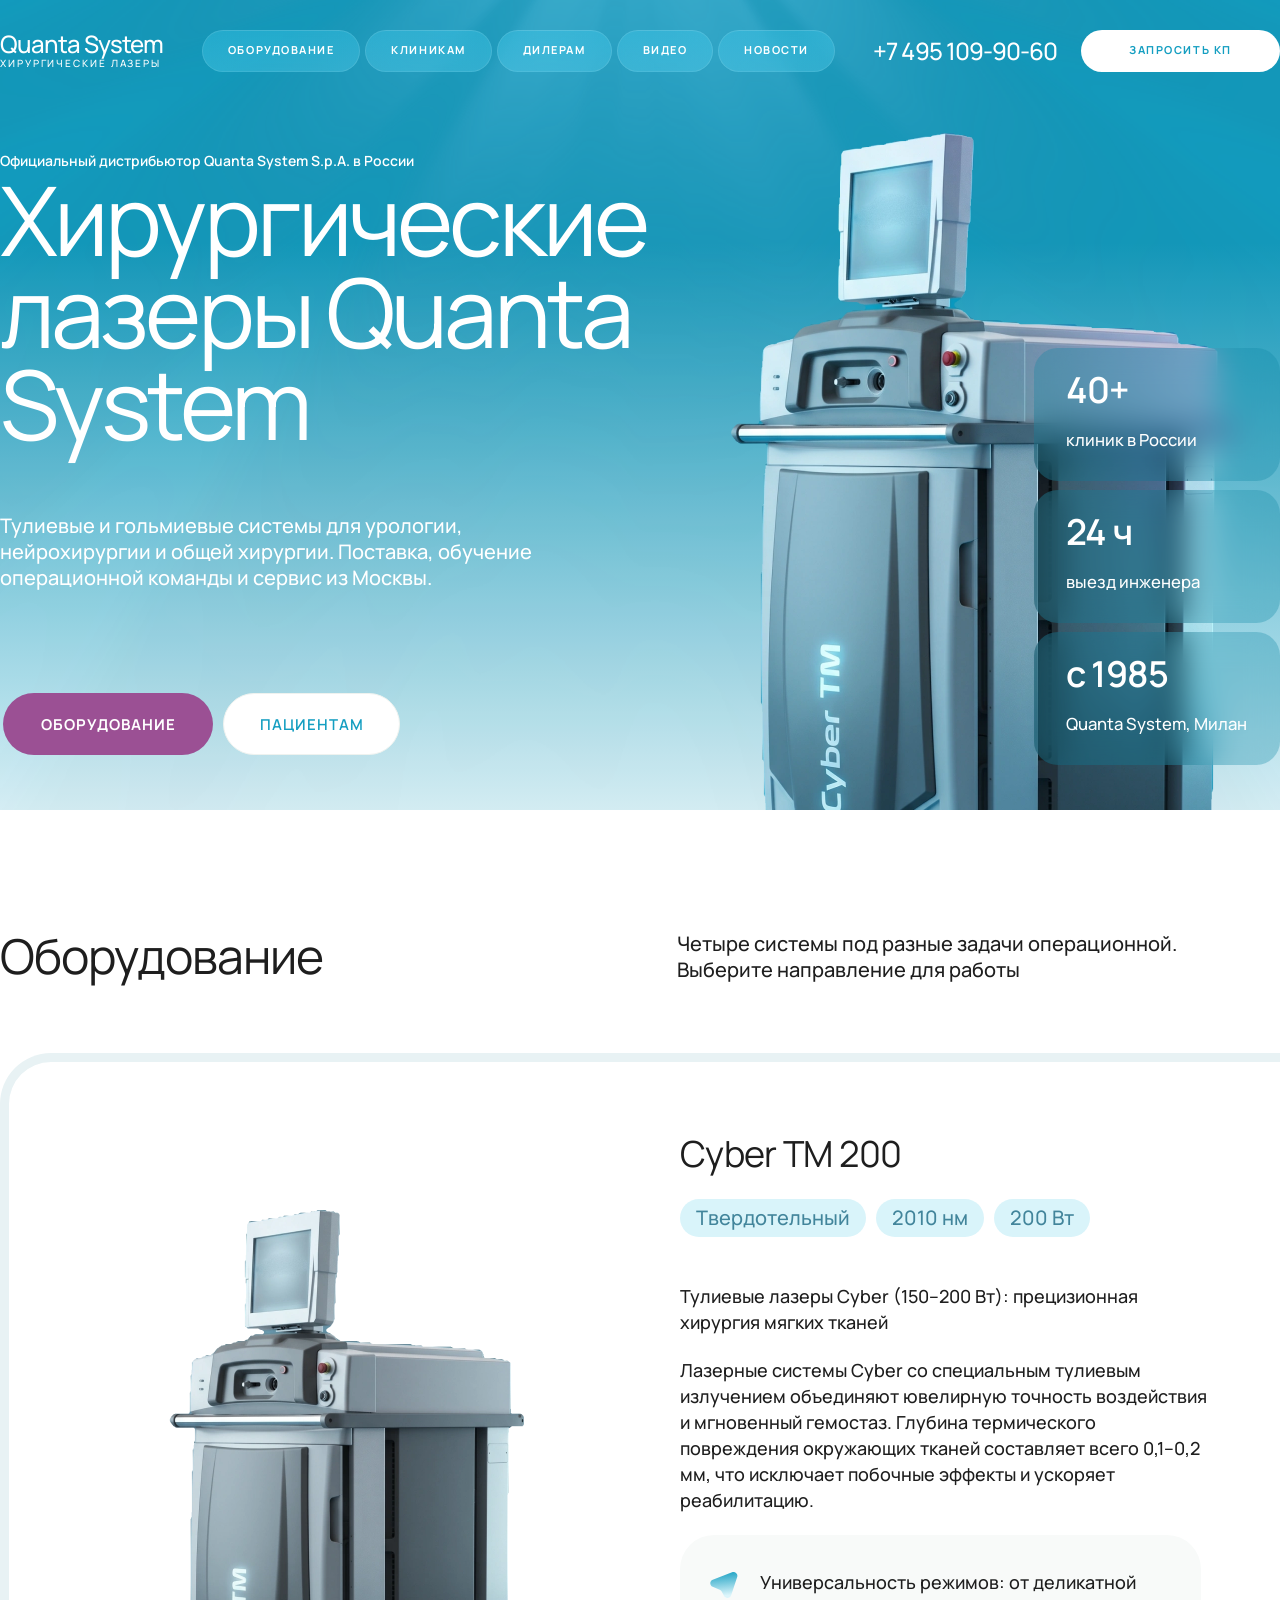
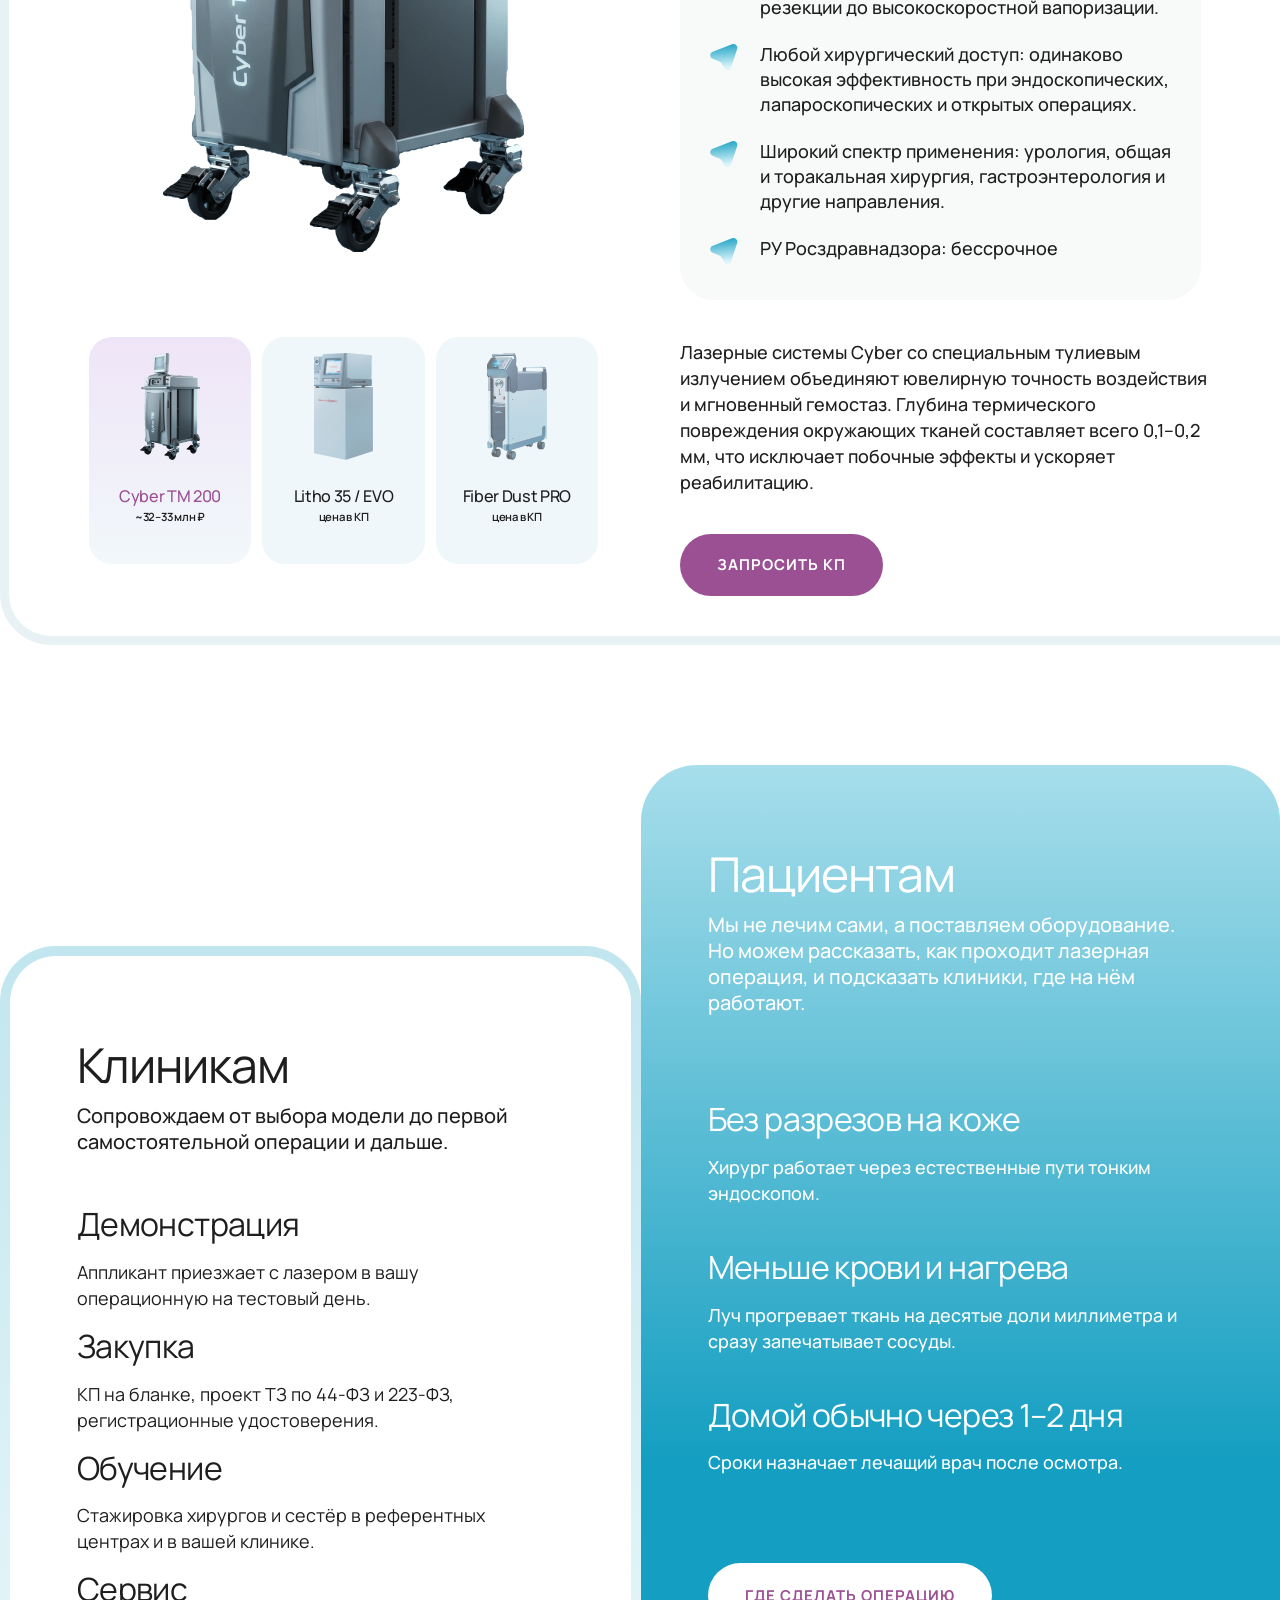
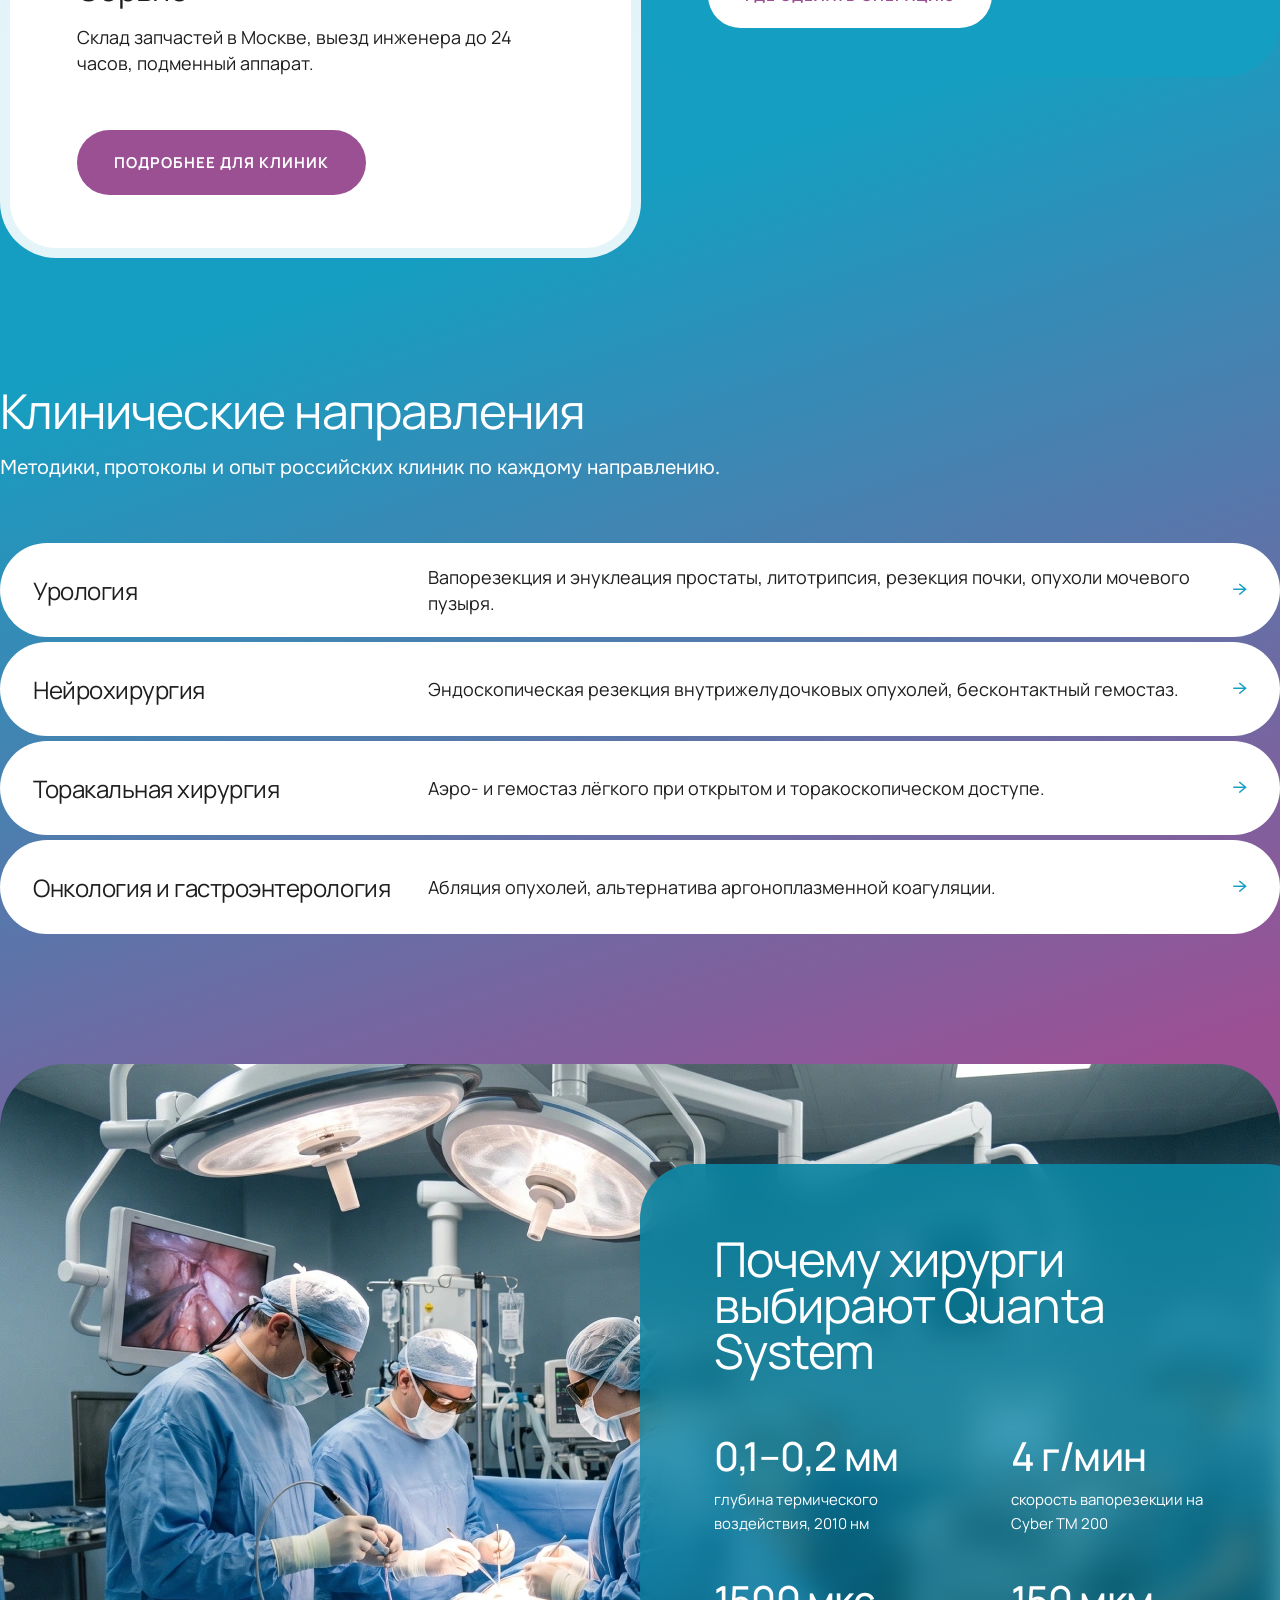
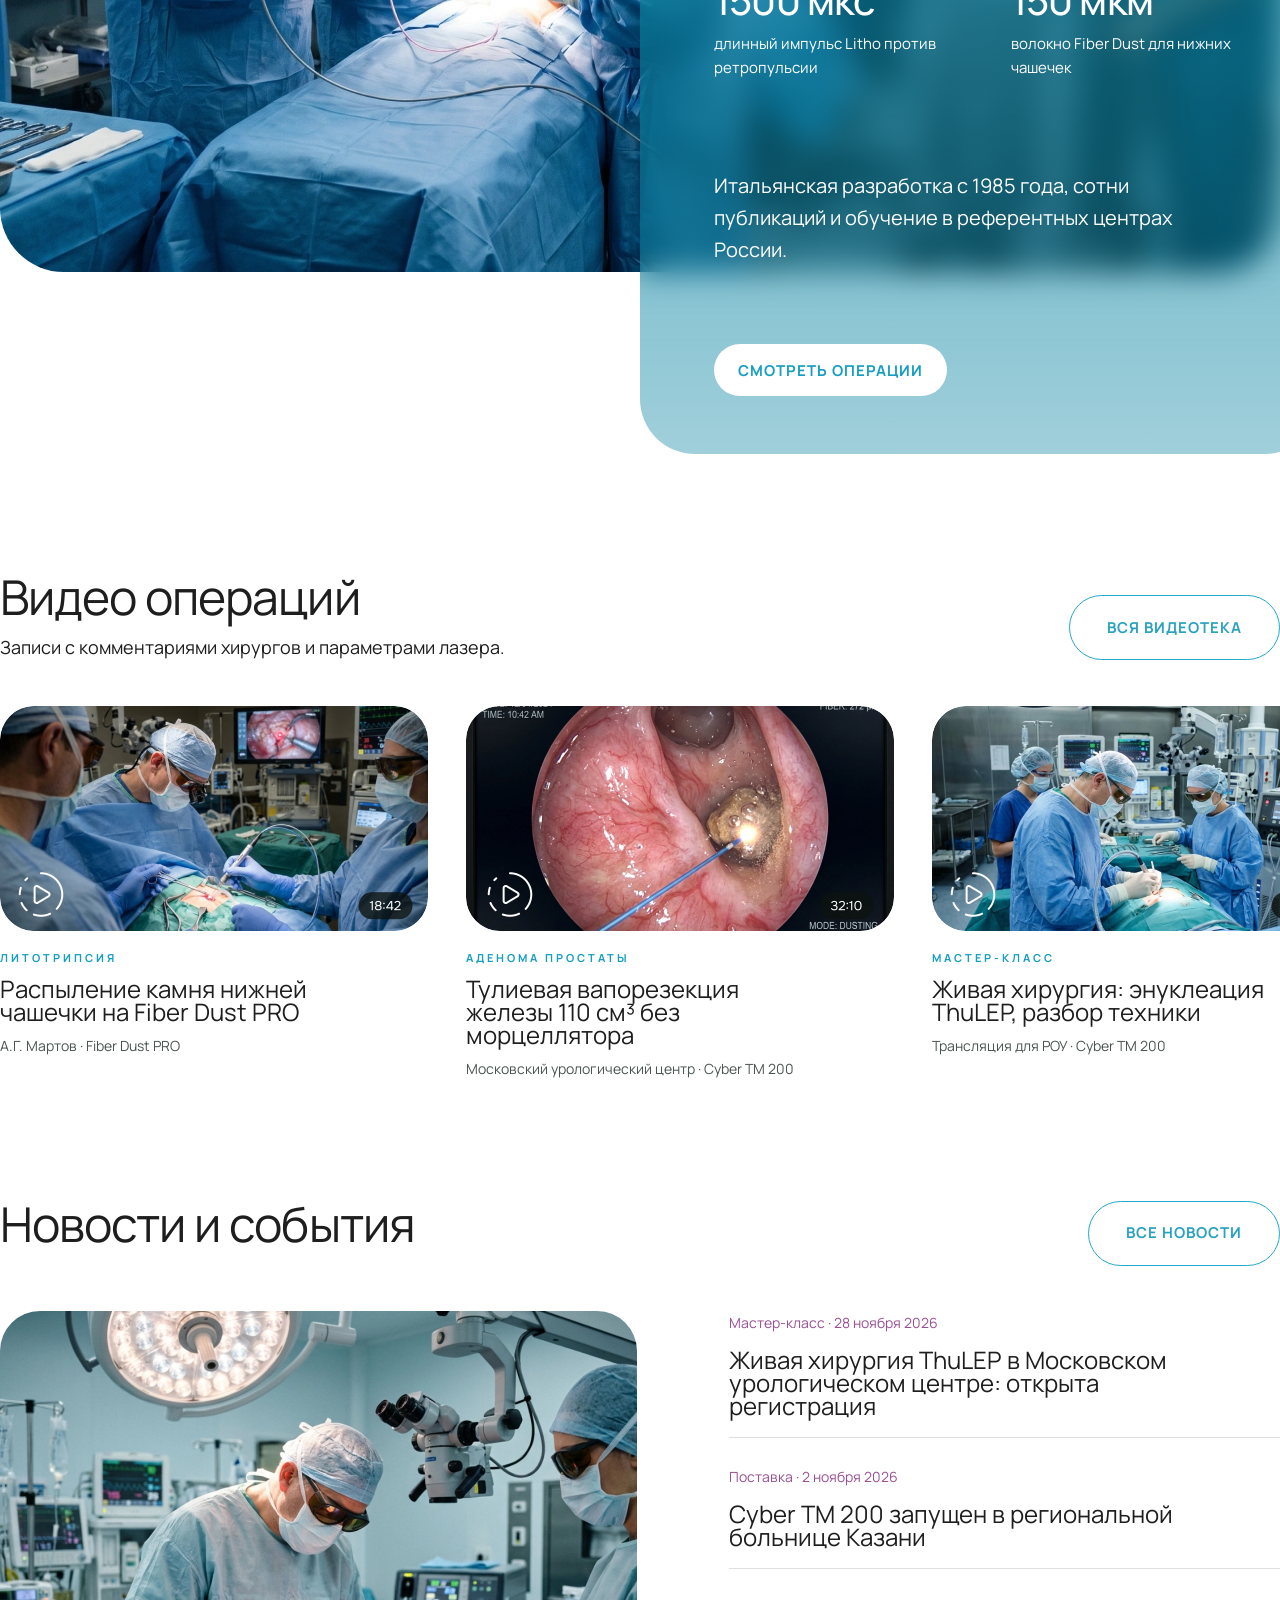
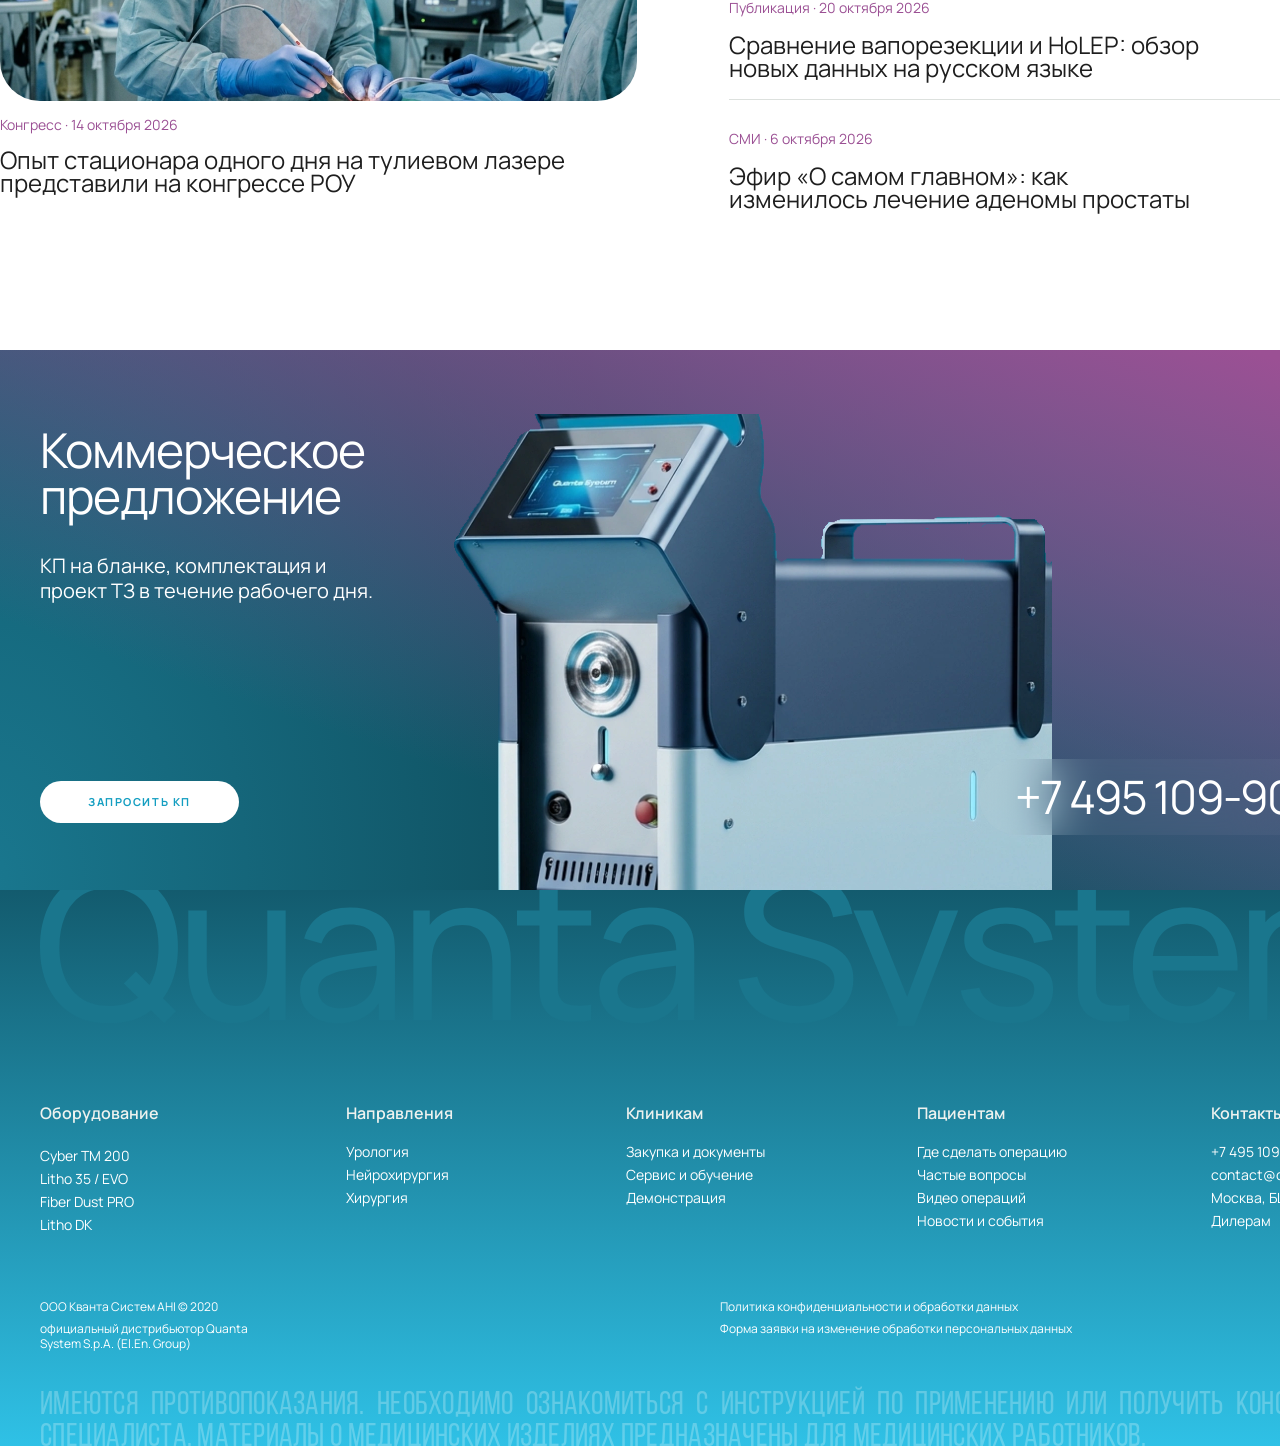
==== commit 191fde17: "feat: cycle the hero machine with a pixelated swap The hero showed a single machine. It now stacks t" ====
--- a/index.html
+++ b/index.html
@@ -15,6 +15,7 @@
        SECTION 1: HERO & HEADER (Figma Node 47:3579 Frame 8)
        ======================================================================== -->
   <section class="section-hero" id="hero">
+    <canvas class="hero-rays" aria-hidden="true"></canvas>
     <div class="hero-container">
 
       <!-- HEADER NAVIGATION (Figma 47:3604 Frame 24) -->
@@ -57,7 +58,10 @@
 
       <!-- CENTER LASER MACHINE COMPOSITION (Figma 47:3581 Frame 7) -->
       <div class="hero-laser-wrap">
-        <img src="assets/hero-laser.webp" alt="Хирургический лазер Quanta System" class="hero-laser-img" width="516" height="677">
+        <img src="assets/hero-laser.webp" alt="Лазерная система Quanta System Cyber TM" class="hero-laser-img is-current" width="516" height="677">
+        <img src="assets/hero-laser-litho.webp" alt="Лазерная система Quanta System Litho" class="hero-laser-img" width="510" height="677">
+        <img src="assets/hero-laser-quanta.webp" alt="Лазерная система Quanta System" class="hero-laser-img" width="425" height="677">
+        <canvas class="hero-laser-fx" aria-hidden="true"></canvas>
       </div>
 
       <!-- RIGHT METRICS CARDS (Figma 47:3589 Frame 3) -->
@@ -470,5 +474,6 @@
     </footer>
   </section>
 
+  <script src="assets/hero-fx.js" defer></script>
 </body>
 </html>
--- a/styles.css
+++ b/styles.css
@@ -86,6 +86,17 @@
   height: 810px;
   background: linear-gradient(180deg, #139ec1 0%, #139ec1 30%, #dcf5fb 100%);
   overflow: hidden;
+}
+
+/* Light rays over the gradient — reactbits port, rendered at 20% opacity */
+.hero-rays {
+  position: absolute;
+  inset: 0;
+  width: 100%;
+  height: 100%;
+  display: block;
+  pointer-events: none;
+  z-index: 0;
 }
 
 .hero-container {
@@ -313,9 +324,33 @@
 }
 
 .hero-laser-img {
+  position: absolute;
+  inset: 0;
   width: 100%;
   height: 100%;
   object-fit: contain;
+  display: block;
+  opacity: 0;
+}
+
+.hero-laser-img.is-current {
+  opacity: 1;
+}
+
+/* Mosaic swap: the canvas shows the pixelated blend, the images step aside */
+.hero-laser-fx {
+  position: absolute;
+  inset: 0;
+  width: 100%;
+  height: 100%;
+  display: none;
+}
+
+.hero-laser-wrap.is-swapping .hero-laser-img {
+  opacity: 0;
+}
+
+.hero-laser-wrap.is-swapping .hero-laser-fx {
   display: block;
 }
 
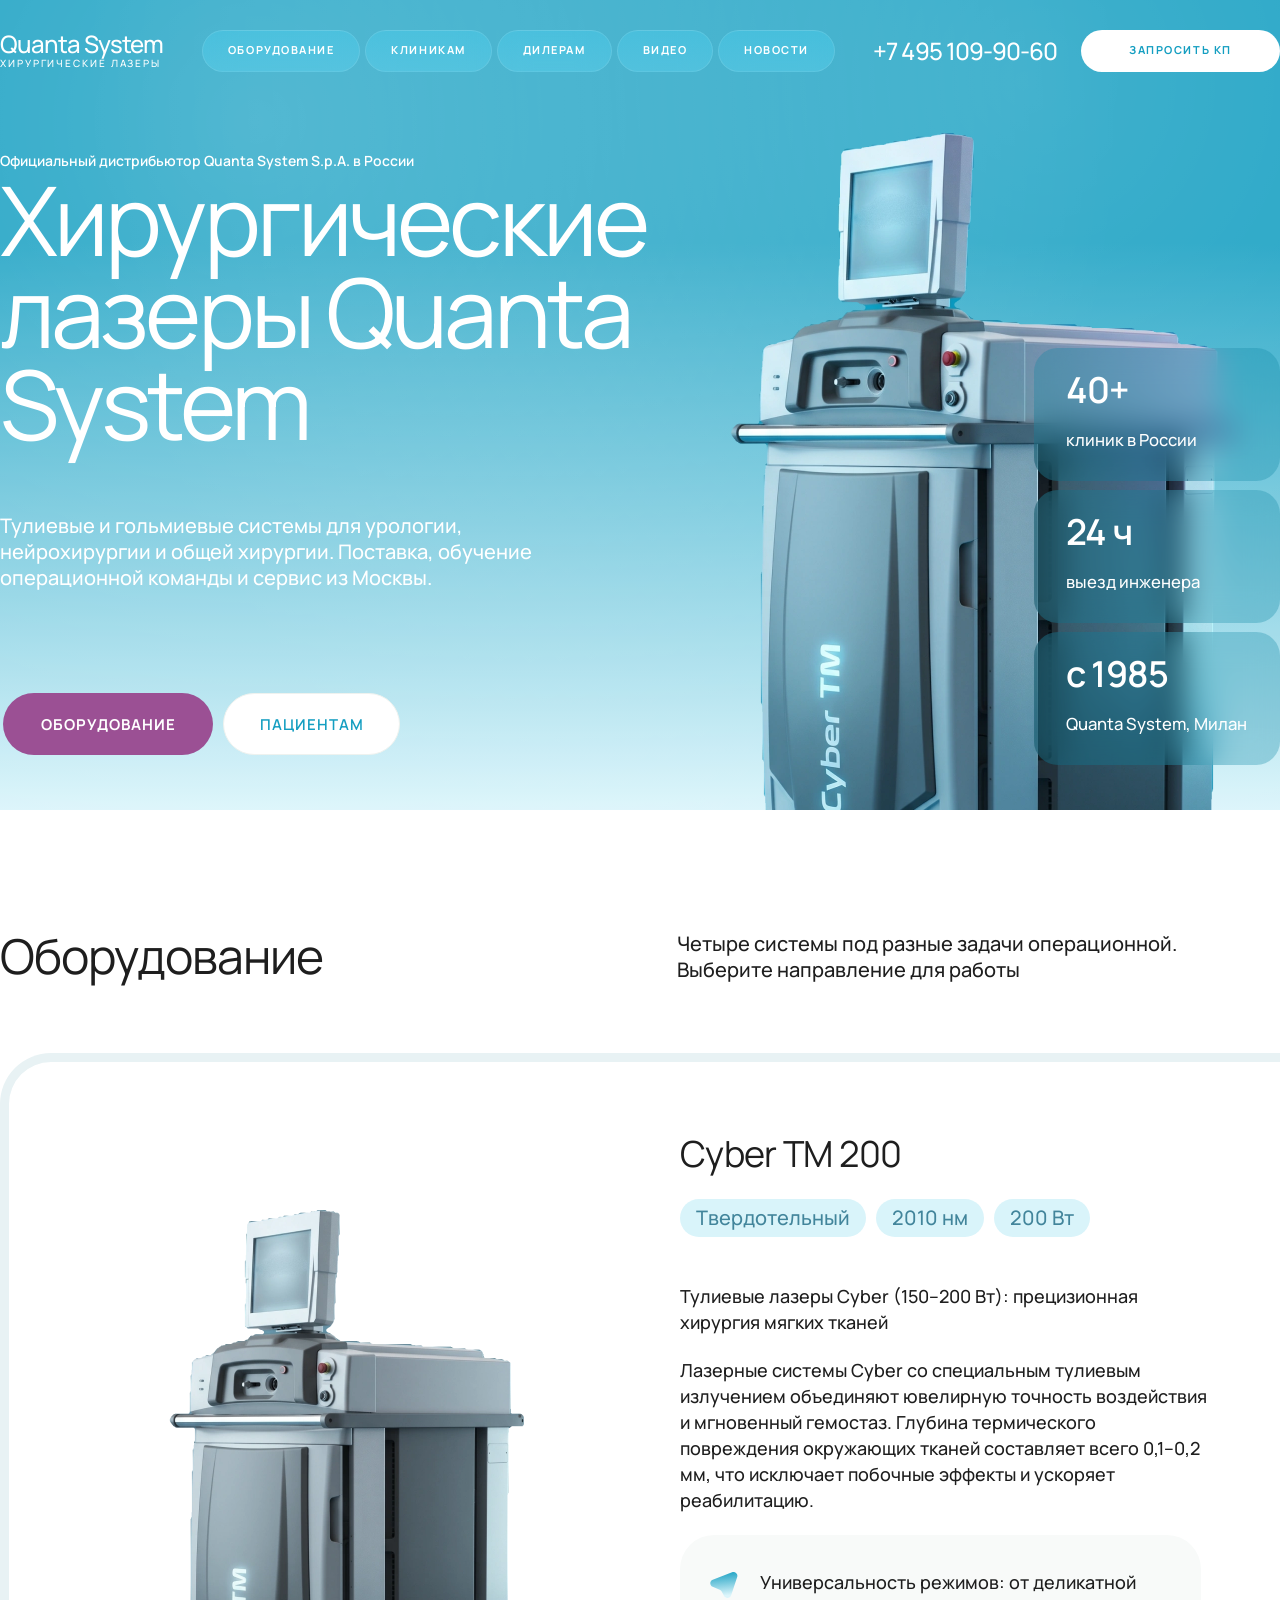
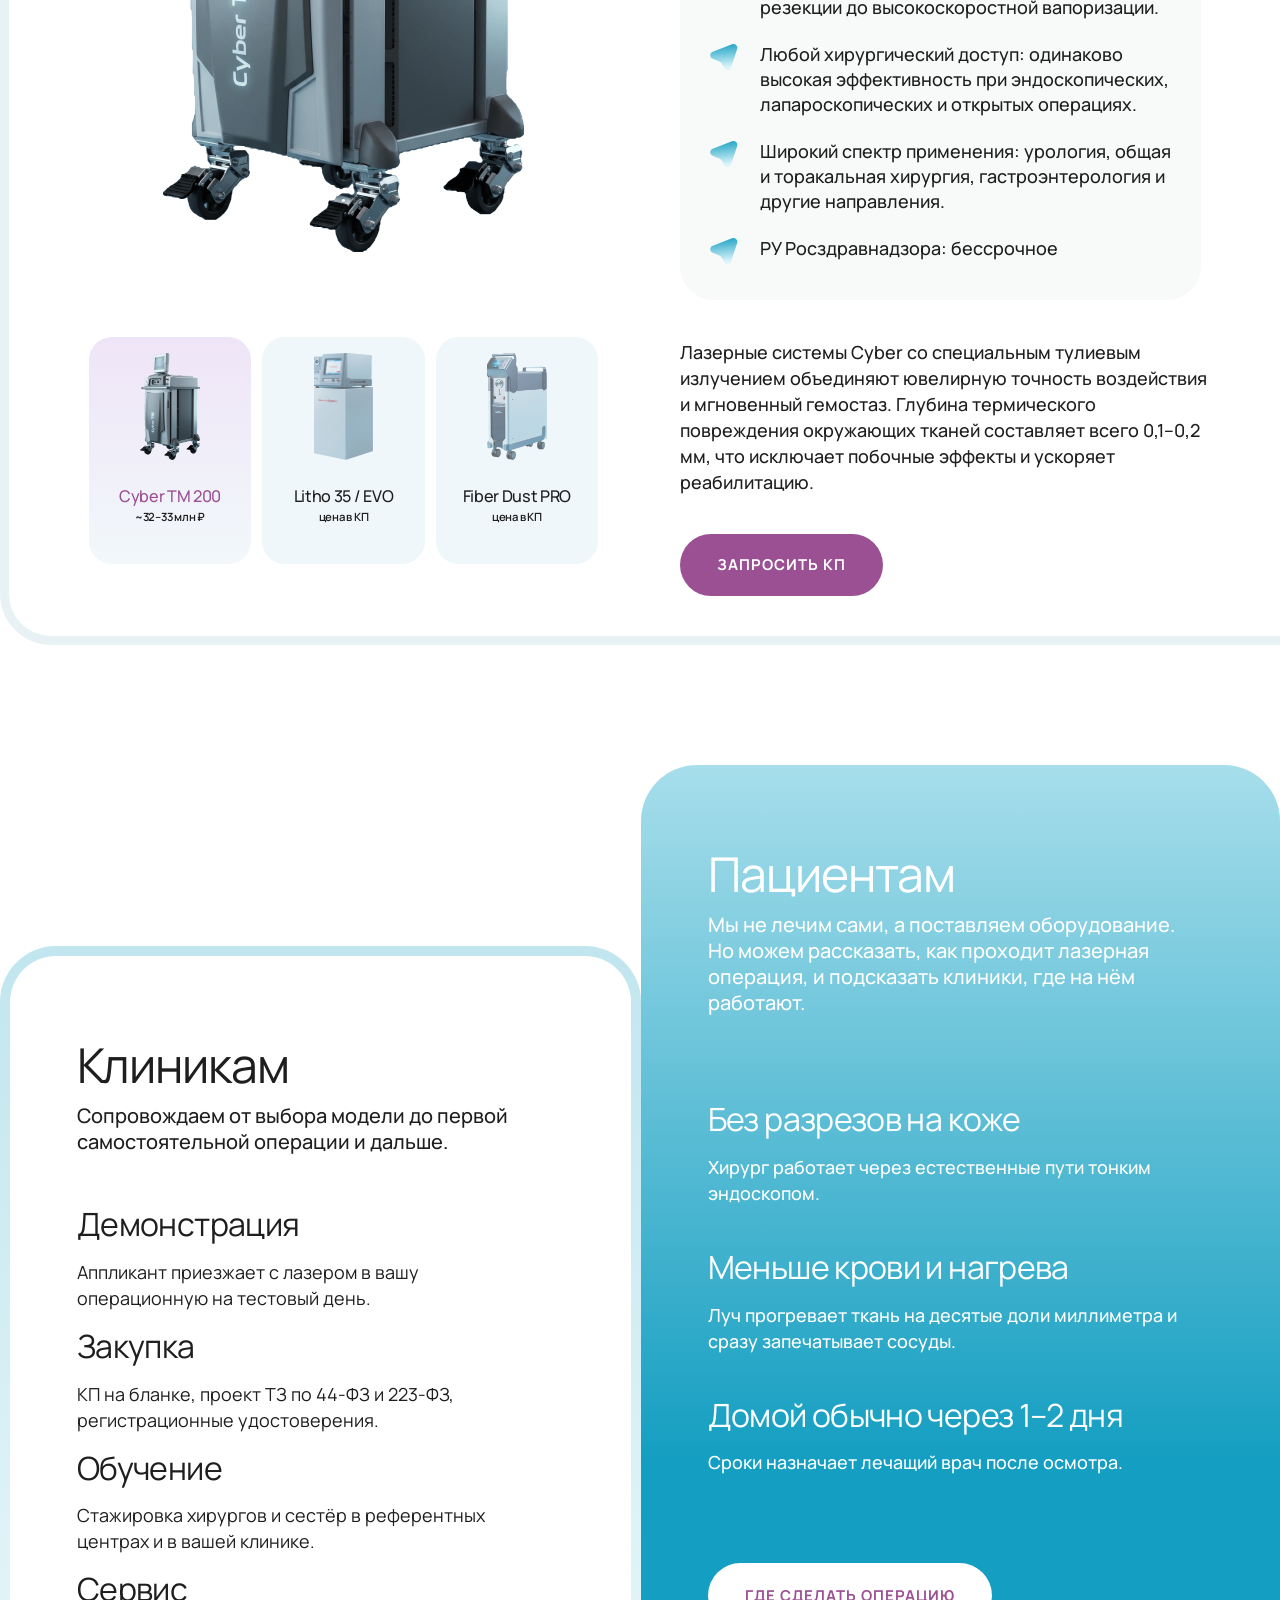
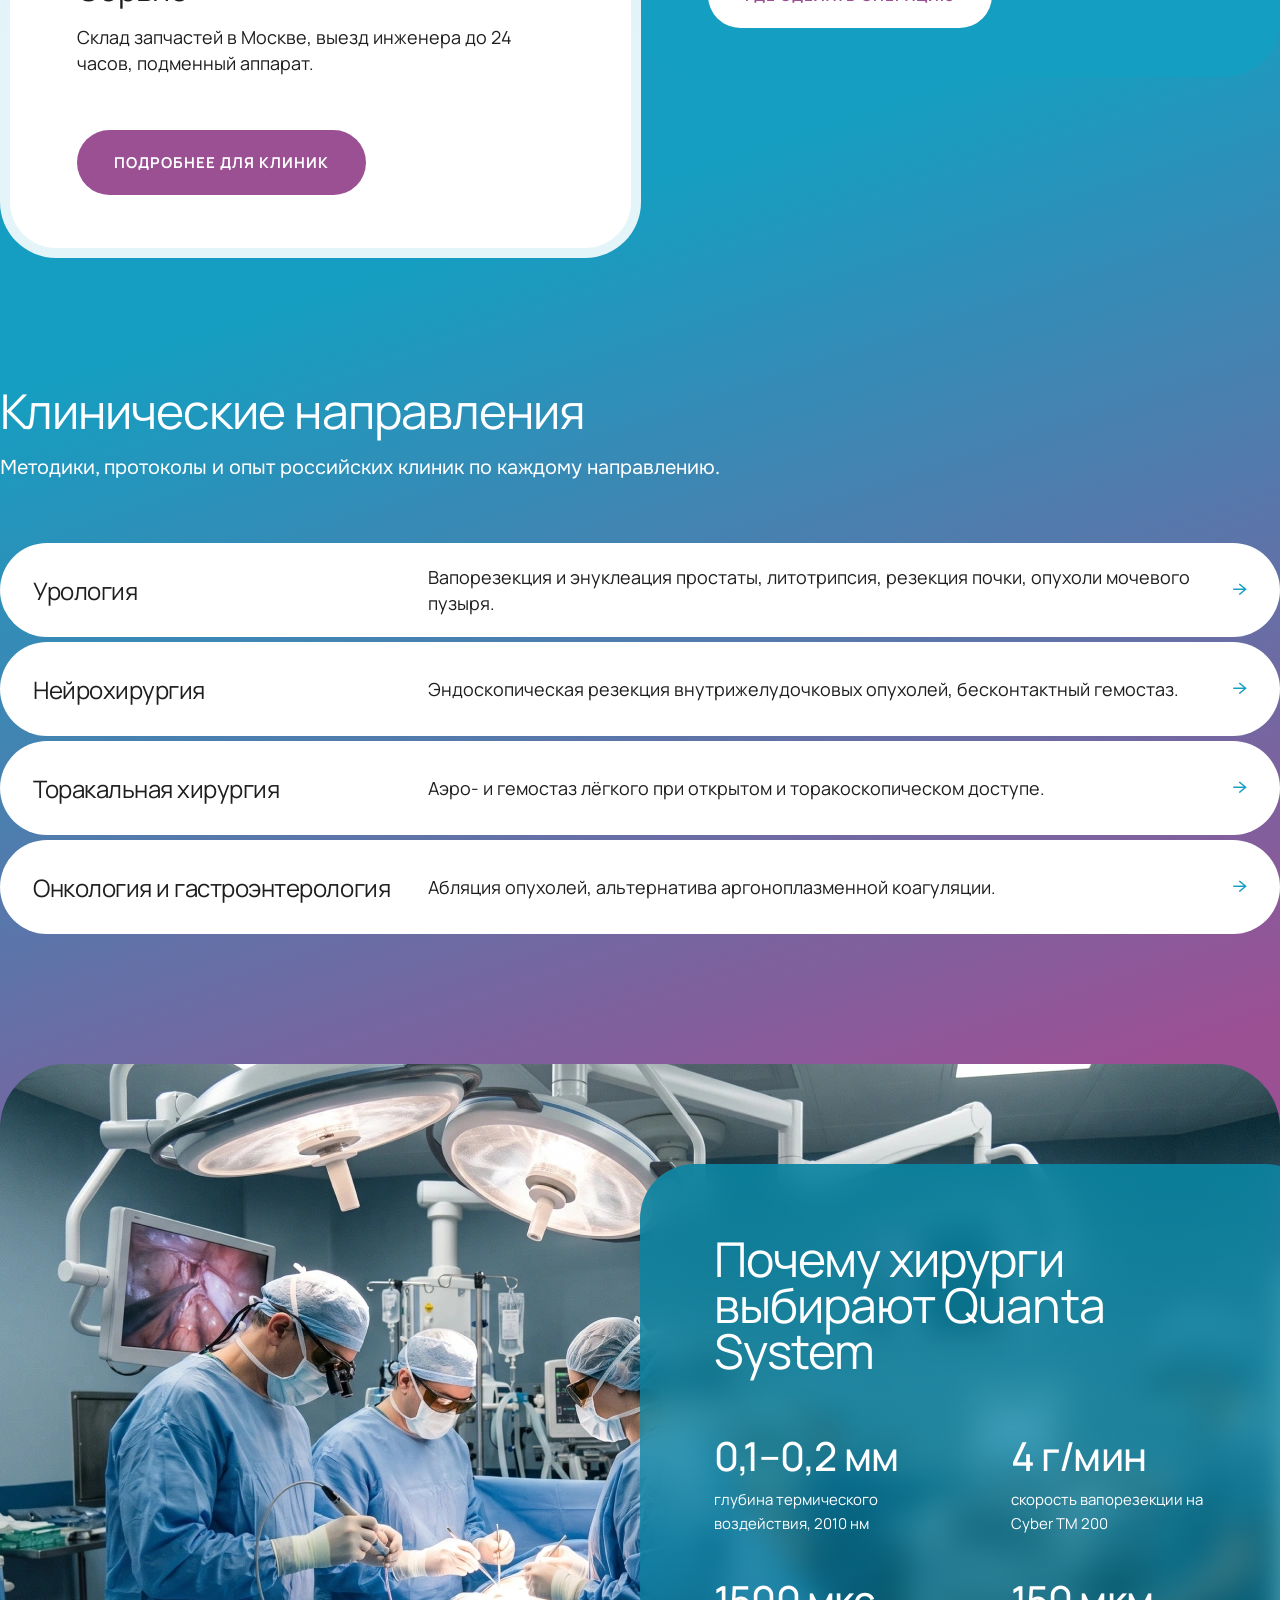
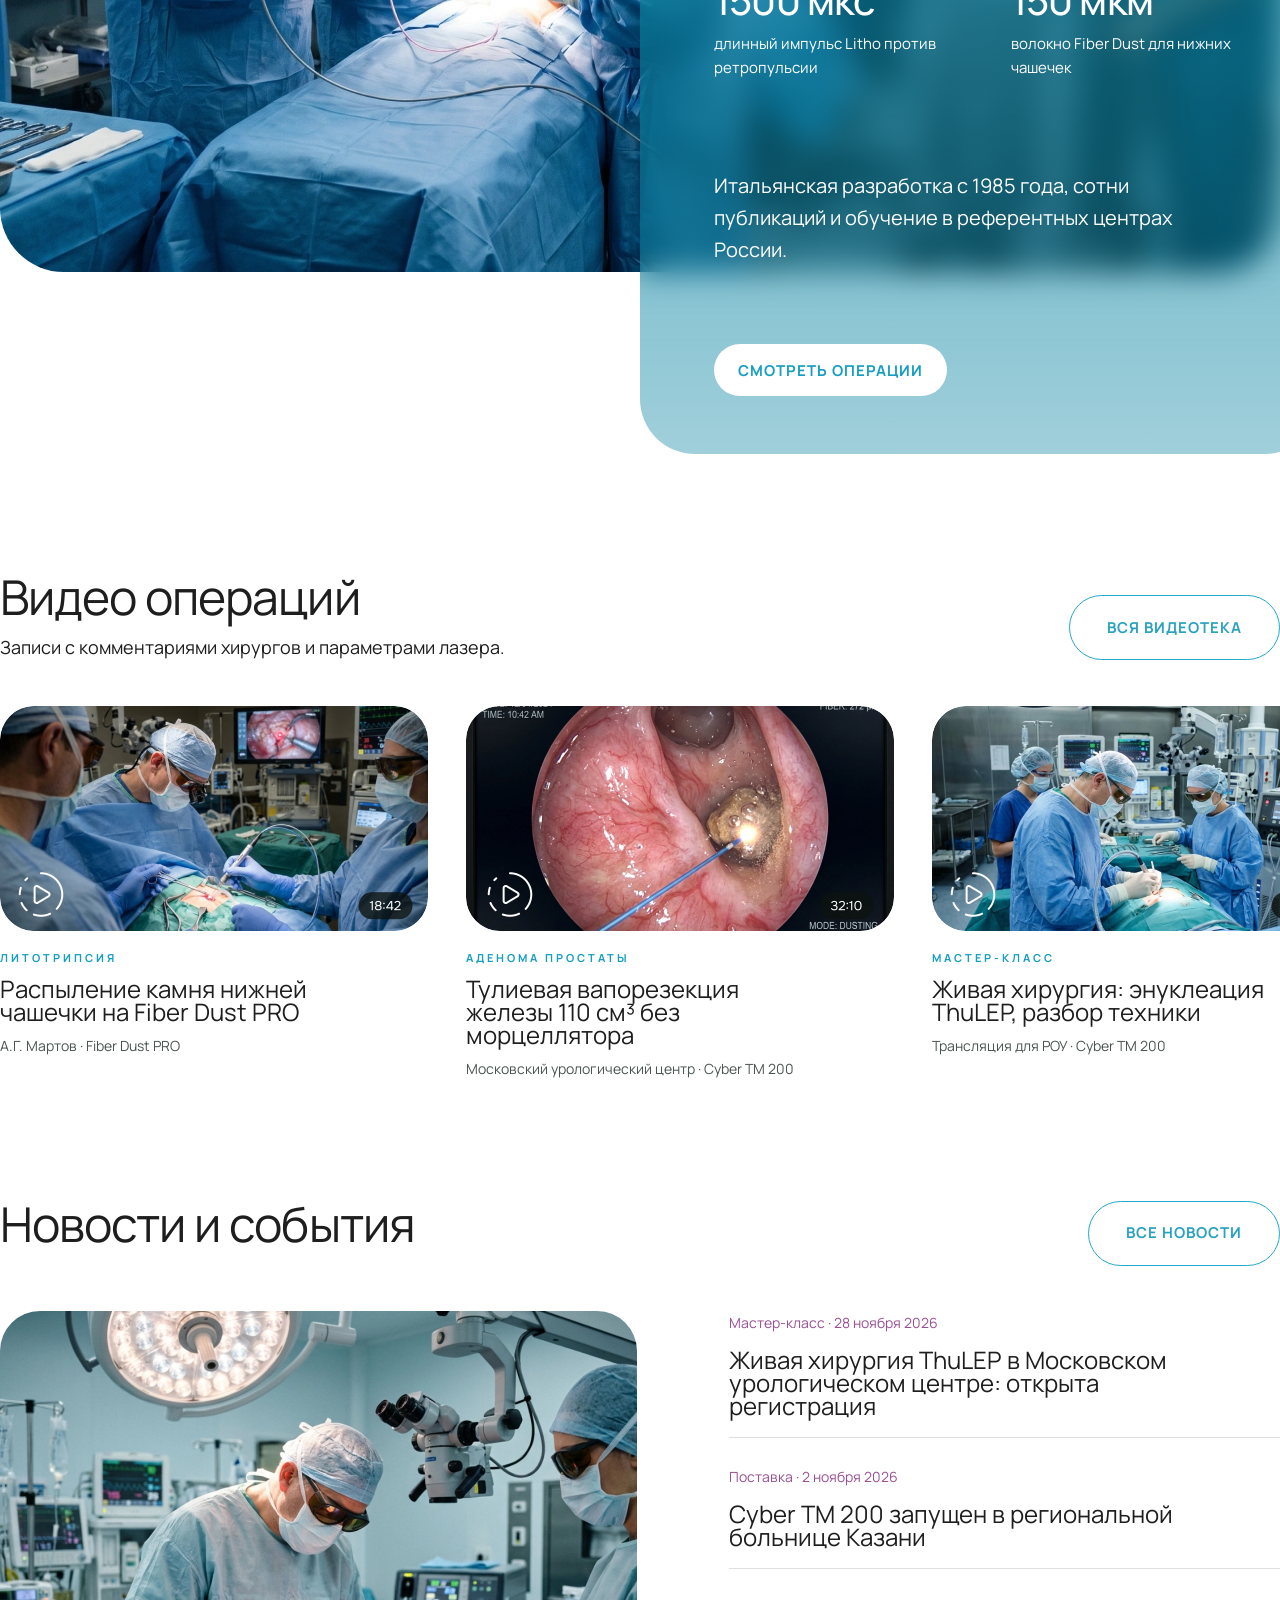
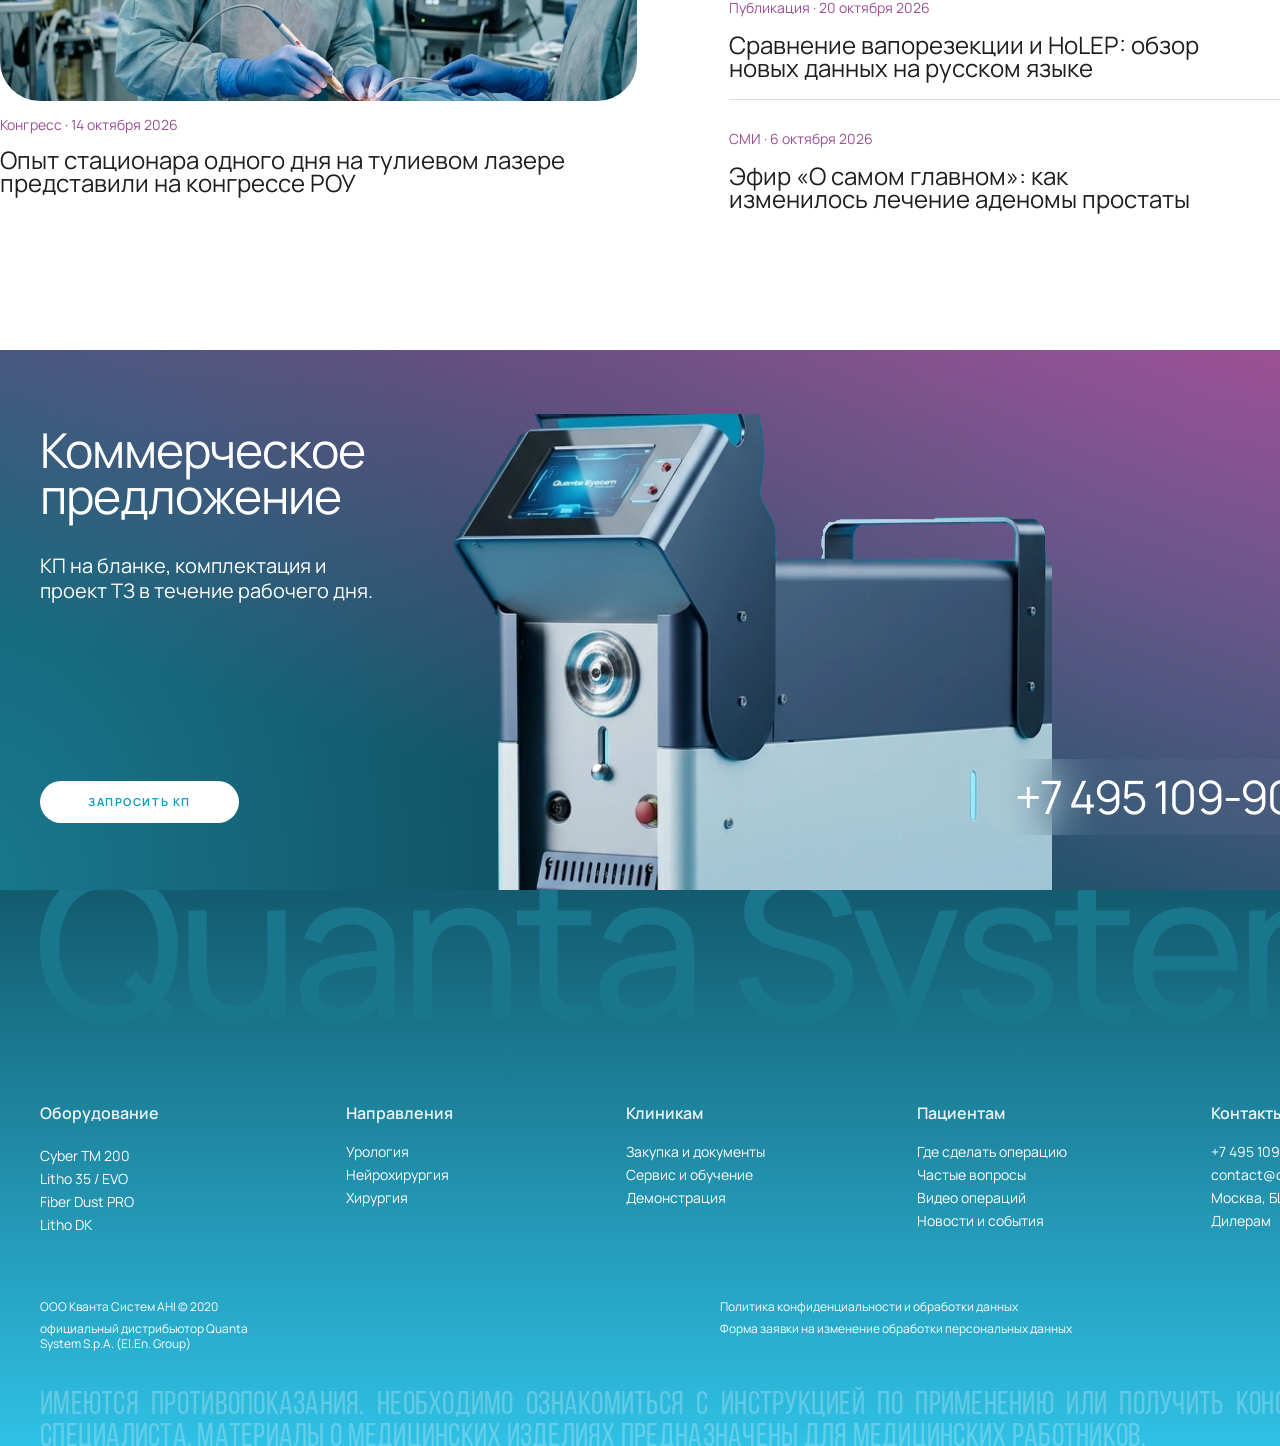
==== commit 5f43c7f1: "feat: swap the hero shader for CSS light rays Replaces the WebGL ray shader with the Magic UI Light " ====
--- a/index.html
+++ b/index.html
@@ -15,7 +15,7 @@
        SECTION 1: HERO & HEADER (Figma Node 47:3579 Frame 8)
        ======================================================================== -->
   <section class="section-hero" id="hero">
-    <canvas class="hero-rays" aria-hidden="true"></canvas>
+    <div class="hero-rays" aria-hidden="true"></div>
     <div class="hero-container">
 
       <!-- HEADER NAVIGATION (Figma 47:3604 Frame 24) -->
--- a/styles.css
+++ b/styles.css
@@ -88,15 +88,94 @@
   overflow: hidden;
 }
 
-/* Light rays over the gradient — reactbits port, rendered at 20% opacity */
+/* Light rays over the gradient — Magic UI "Light Rays" port (blurred beams,
+   screen blend, each pulsing on its own period). */
 .hero-rays {
+  --light-rays-color: rgba(255, 255, 255, 0.9);
+  --light-rays-blur: 30px;
+  --light-rays-length: 100%;
   position: absolute;
   inset: 0;
-  width: 100%;
-  height: 100%;
-  display: block;
+  z-index: 0;
+  overflow: hidden;
   pointer-events: none;
-  z-index: 0;
+  mix-blend-mode: screen;
+}
+
+.hero-rays__layer {
+  position: absolute;
+  inset: 0;
+  overflow: hidden;
+}
+
+.hero-rays__glow {
+  position: absolute;
+  inset: 0;
+  opacity: 0.6;
+  pointer-events: none;
+}
+
+.hero-rays__glow--a {
+  background: radial-gradient(
+    circle at 20% 15%,
+    color-mix(in srgb, var(--light-rays-color) 45%, transparent),
+    transparent 70%
+  );
+}
+
+.hero-rays__glow--b {
+  background: radial-gradient(
+    circle at 80% 10%,
+    color-mix(in srgb, var(--light-rays-color) 35%, transparent),
+    transparent 75%
+  );
+}
+
+.hero-rays__ray {
+  position: absolute;
+  top: -12%;
+  left: var(--ray-left, 50%);
+  width: var(--ray-width, 200px);
+  height: var(--light-rays-length);
+  border-radius: 9999px;
+  /* holds its brightness halfway down, then fades: on our light hero a plain
+     linear fade reads as a blob at the top edge */
+  background: linear-gradient(
+    to bottom,
+    var(--light-rays-color) 0%,
+    color-mix(in srgb, var(--light-rays-color) 55%, transparent) 50%,
+    transparent 100%
+  );
+  filter: blur(var(--light-rays-blur));
+  mix-blend-mode: screen;
+  opacity: 0;
+  translate: -50% 0;
+  transform-origin: top center;
+  pointer-events: none;
+  animation: hero-ray-pulse var(--ray-duration, 14s) ease-in-out var(--ray-delay, 0s) infinite;
+}
+
+@keyframes hero-ray-pulse {
+  0% {
+    opacity: 0;
+    transform: rotate(calc(var(--ray-rotate, 0deg) - var(--ray-swing, 1deg)));
+  }
+  50% {
+    opacity: var(--ray-intensity, 0.7);
+    transform: rotate(calc(var(--ray-rotate, 0deg) + var(--ray-swing, 1deg)));
+  }
+  100% {
+    opacity: 0;
+    transform: rotate(calc(var(--ray-rotate, 0deg) - var(--ray-swing, 1deg)));
+  }
+}
+
+@media (prefers-reduced-motion: reduce) {
+  .hero-rays__ray {
+    animation: none;
+    opacity: 0.25;
+    transform: rotate(var(--ray-rotate, 0deg));
+  }
 }
 
 .hero-container {
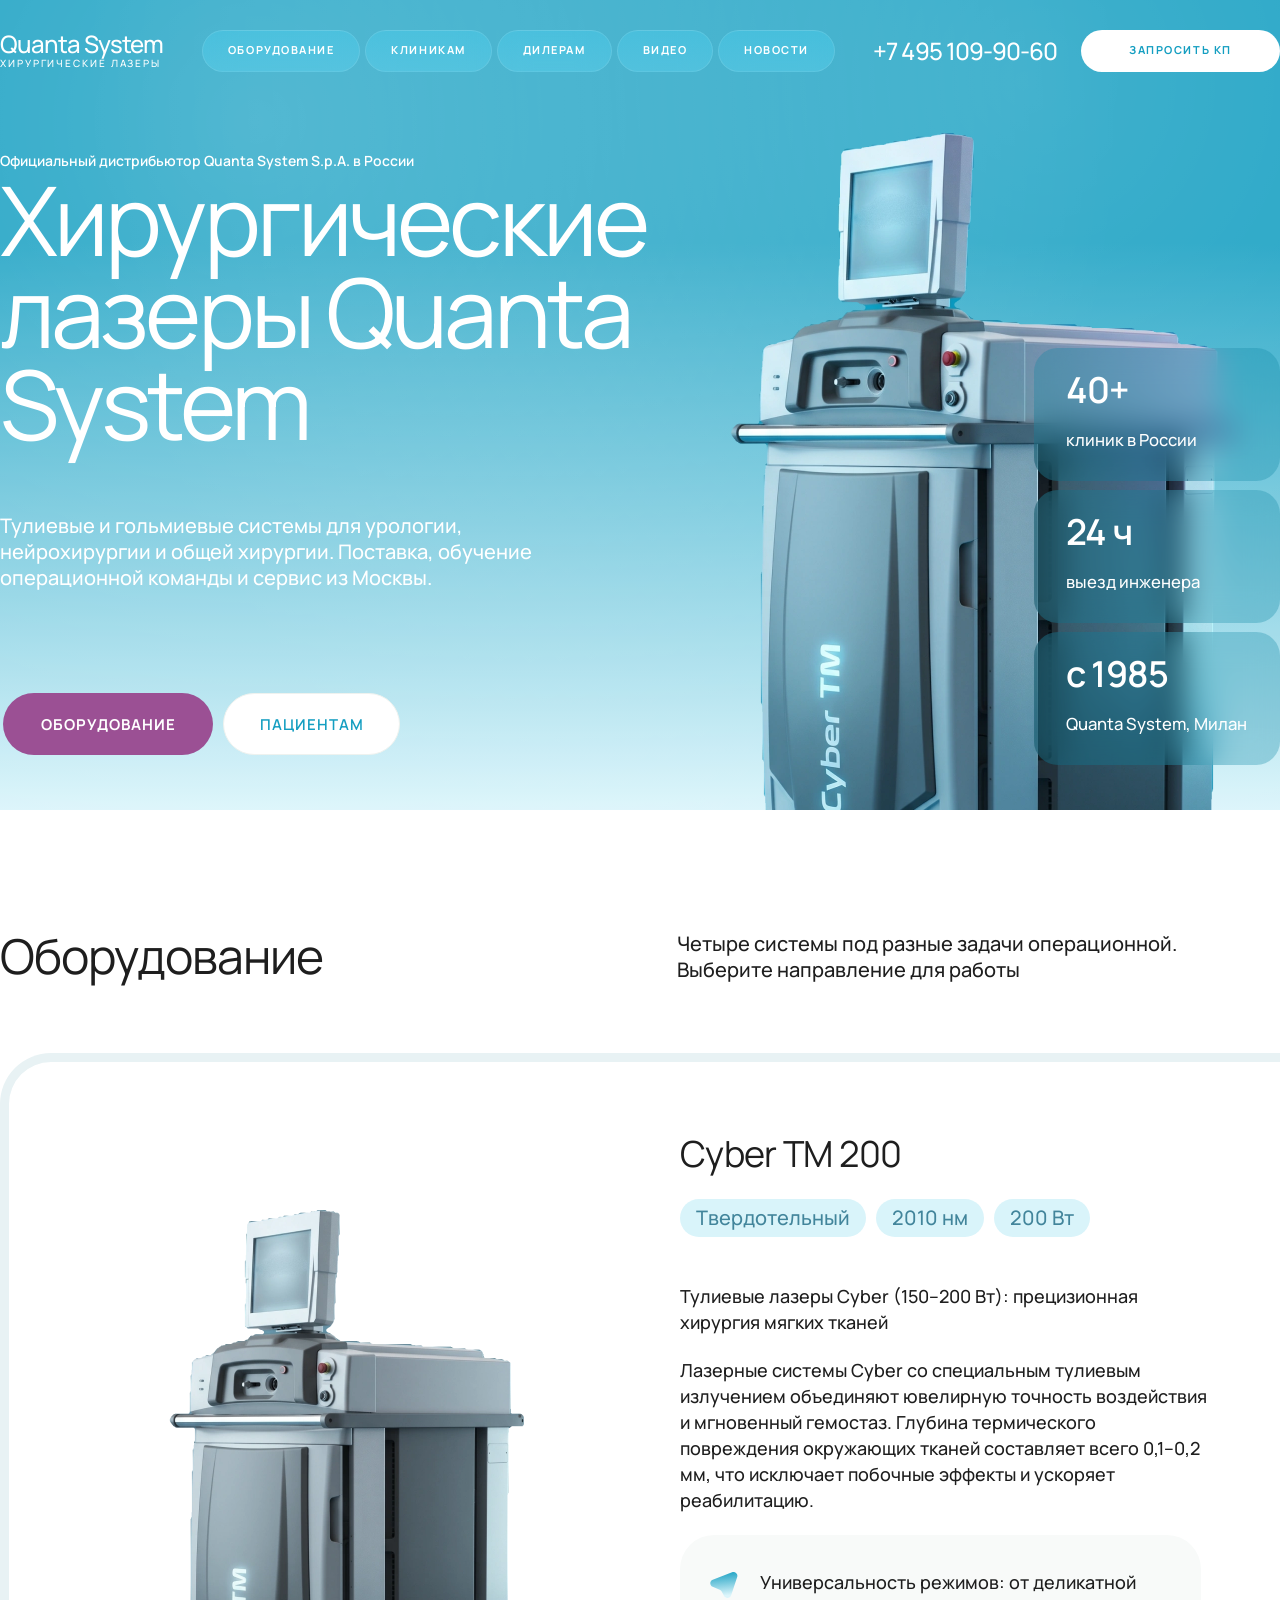
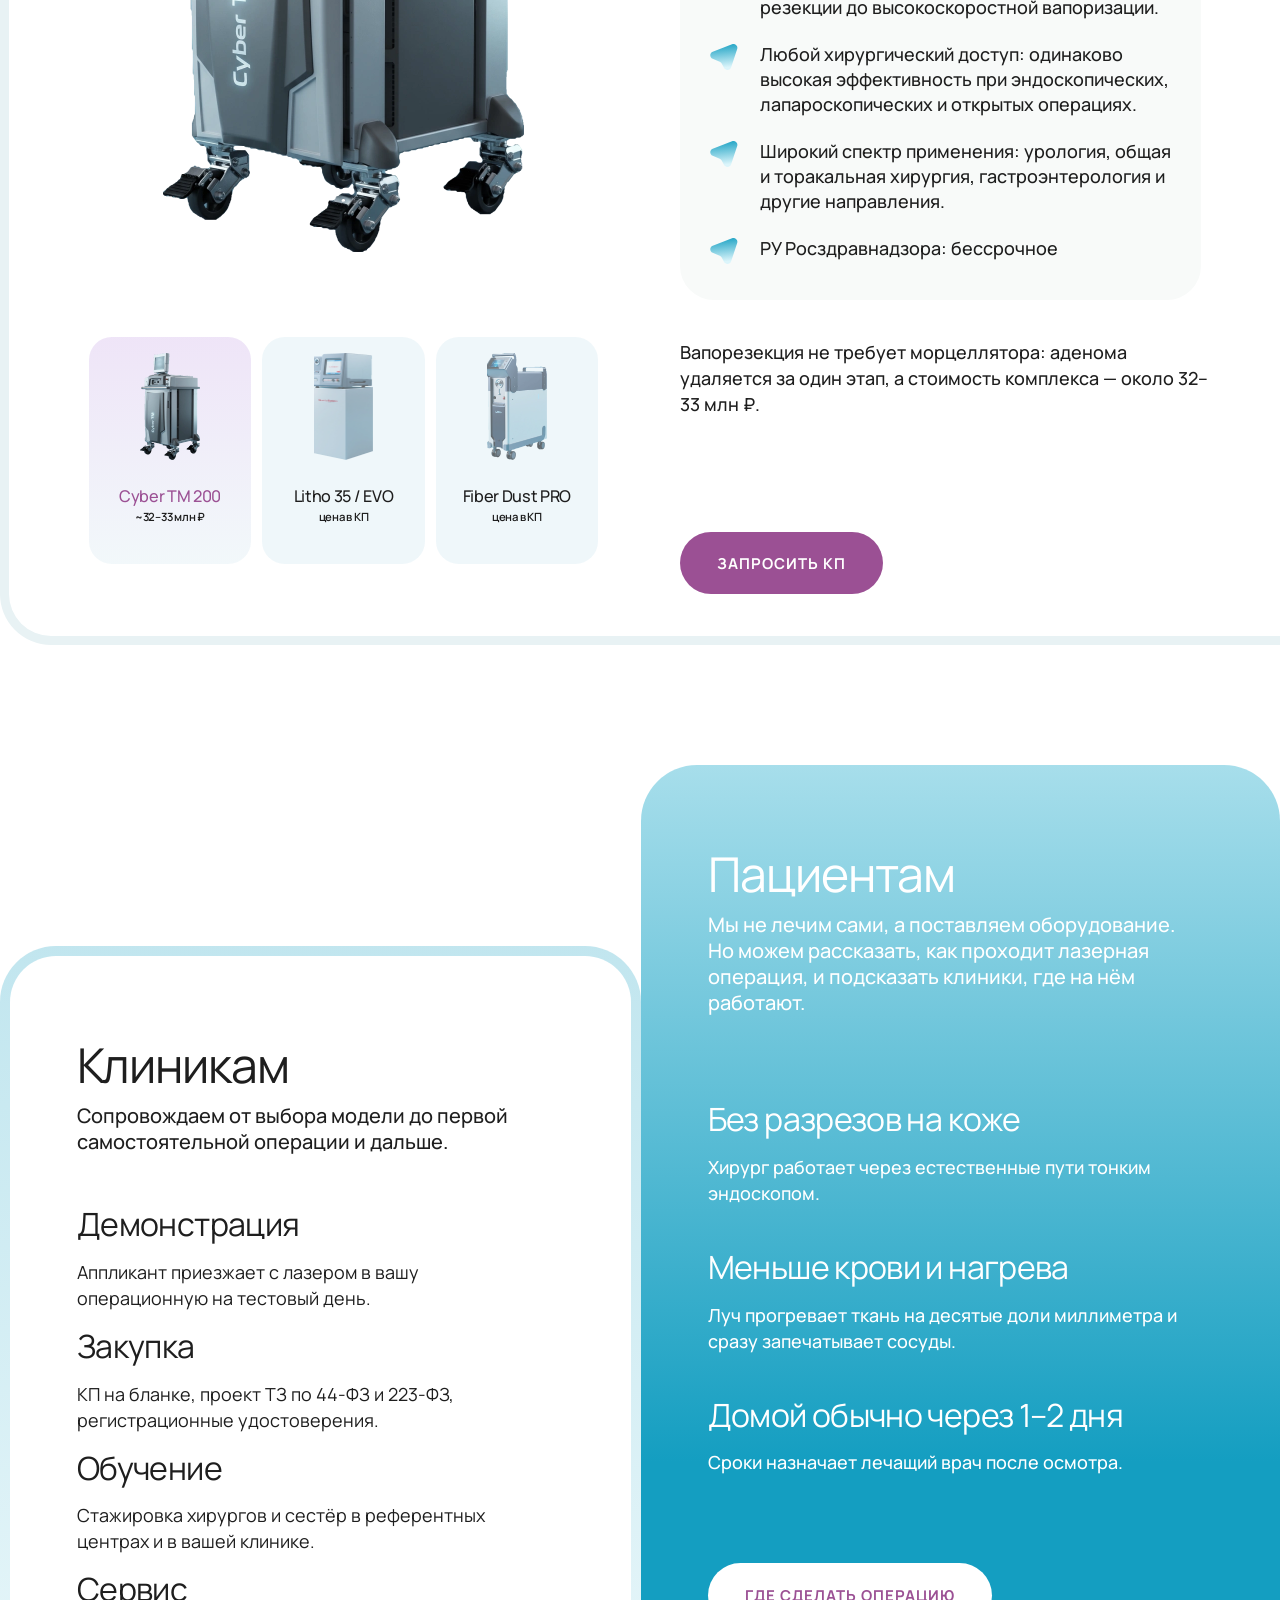
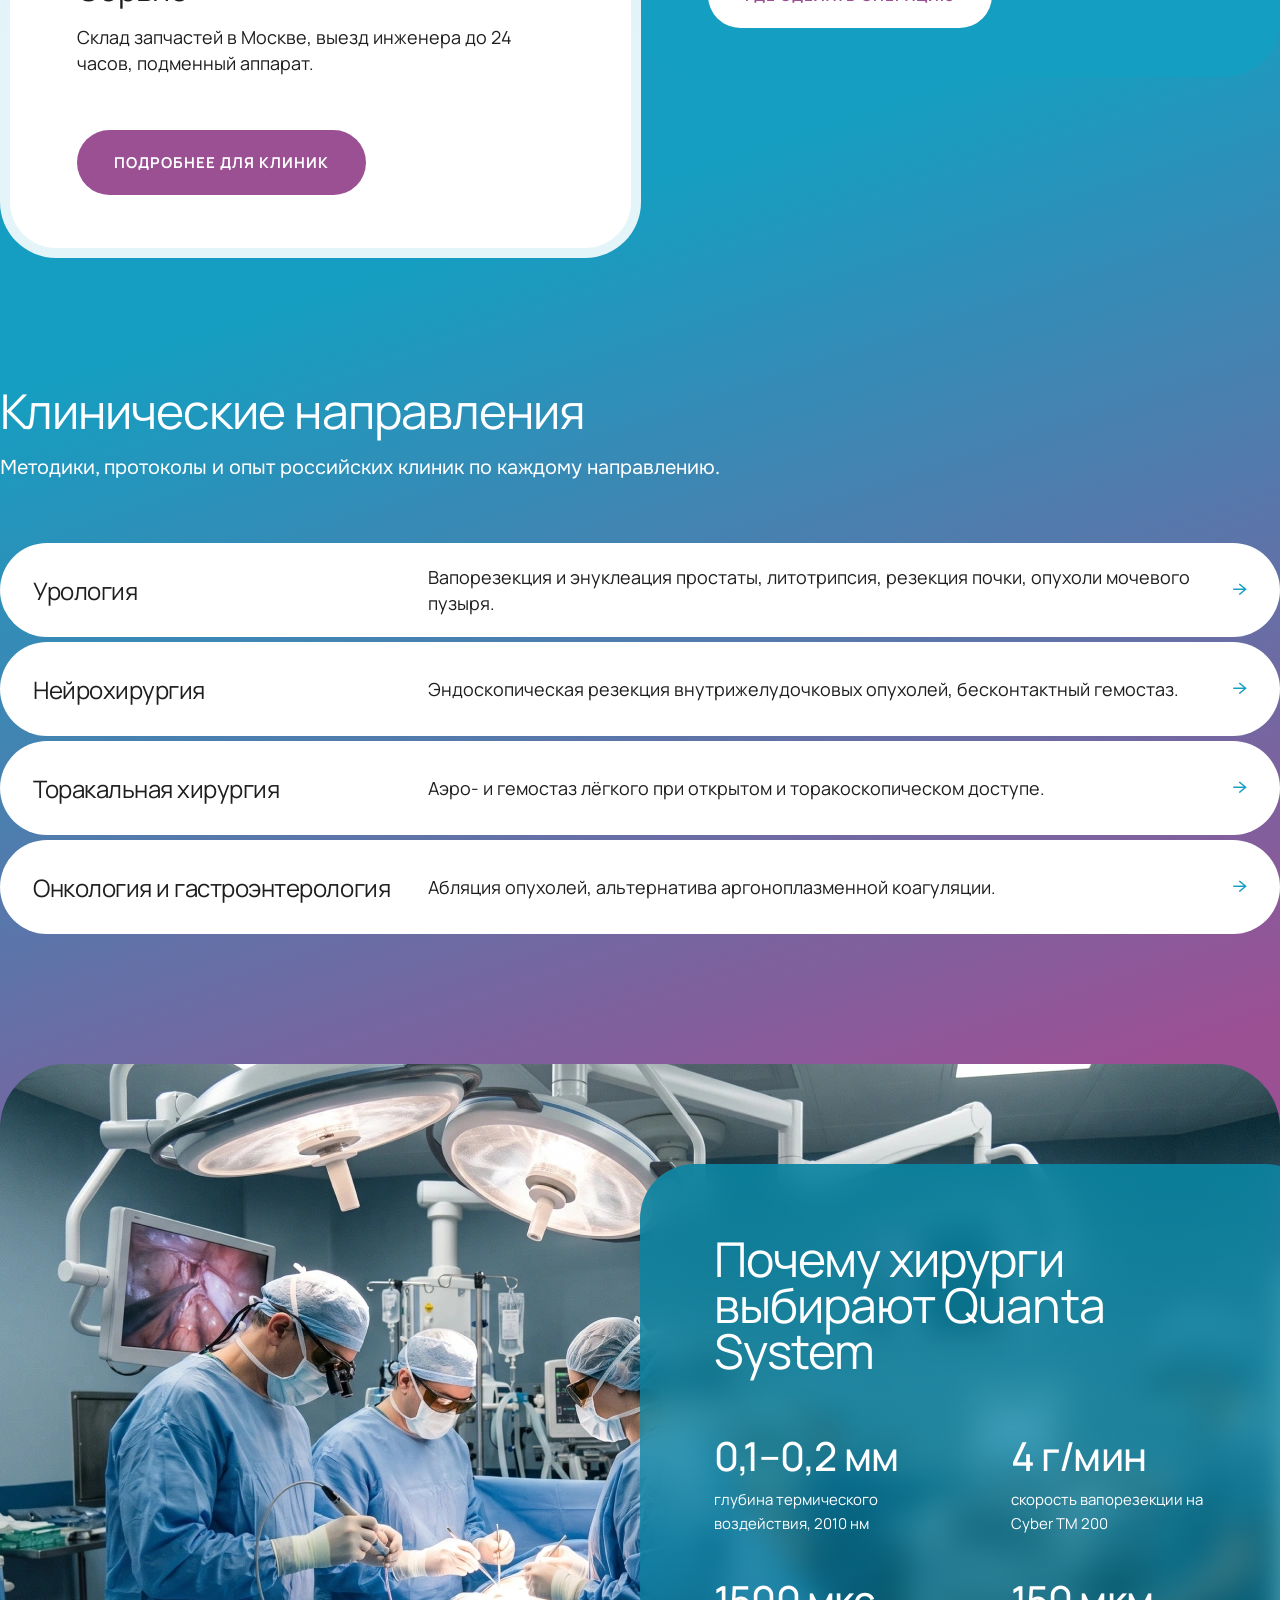
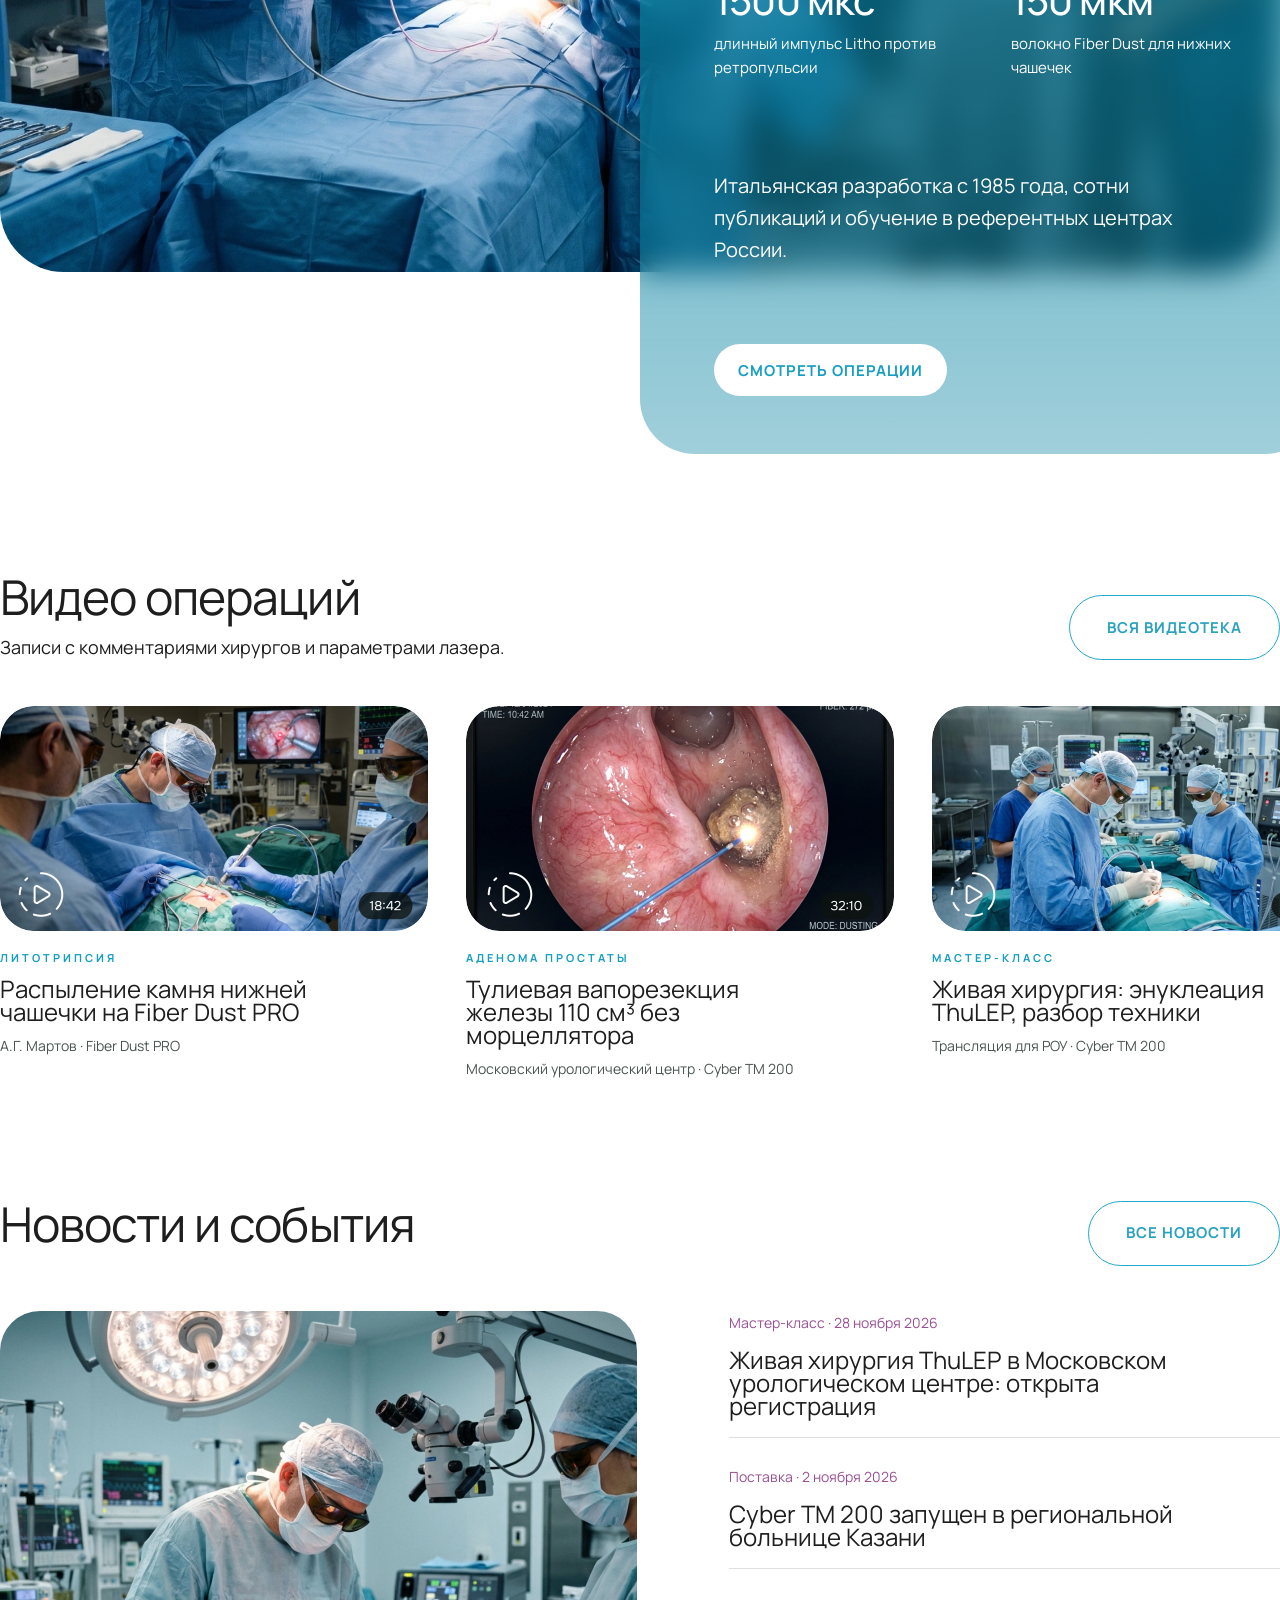
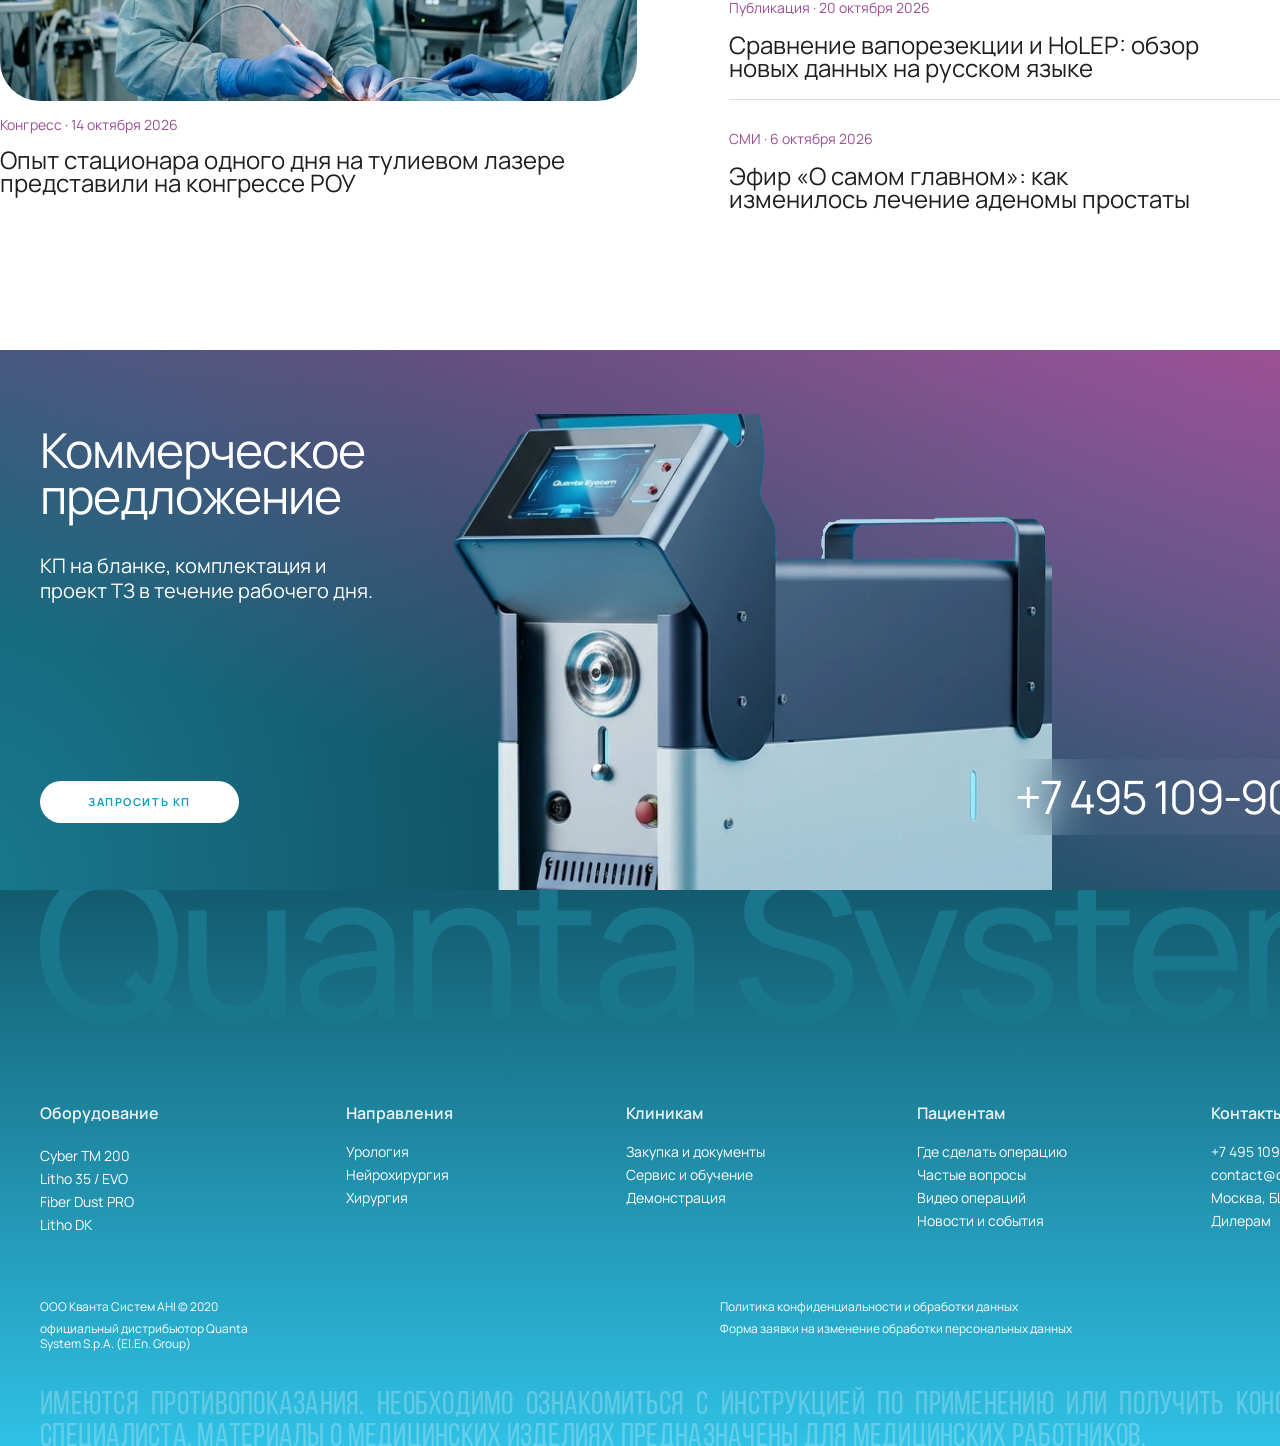
==== commit 5b3705d3: "feat: switch the equipment card between three models The bottom selector now swaps the machine photo" ====
--- a/index.html
+++ b/index.html
@@ -97,10 +97,13 @@
 
       <!-- Showcase Card (Rectangle 20: 1360x1192, 9px stroke #E8F2F4, radius 51) -->
       <div class="equipment-showcase-card">
-        <img src="assets/model-cyber-tm-large.webp" alt="Cyber TM 200" class="model-large-img" width="361" height="642">
-
-        <!-- Right specs column (Frame 95) -->
-        <div class="model-specs-col">
+        <!-- Model photo: one 361x642 slot, three systems crossfading in place -->
+        <img src="assets/model-cyber-tm-large.webp" alt="Cyber TM 200" class="model-large-img is-active" width="361" height="642">
+        <img src="assets/model-litho-large.webp" alt="Litho 35 / EVO" class="model-large-img" width="361" height="642">
+        <img src="assets/model-fiber-dust-large.webp" alt="Fiber Dust PRO" class="model-large-img" width="361" height="642">
+
+        <!-- Right specs column (Frame 95) — Cyber TM 200 -->
+        <div class="model-specs-col is-active">
           <!-- Frame 93: itemSpacing 46px -->
           <div class="model-specs-top">
             <!-- Frame 86: title + badges, itemSpacing 27px -->
@@ -140,36 +143,119 @@
             </div>
           </div>
 
-          <!-- Paragraph repeated under the features box, as in the frame -->
-          <p class="model-body-text">Лазерные системы Cyber со специальным тулиевым излучением объединяют ювелирную точность воздействия и мгновенный гемостаз. Глубина термического повреждения окружающих тканей составляет всего 0,1–0,2 мм, что исключает побочные эффекты и ускоряет реабилитацию.</p>
+          <p class="model-body-text">Вапорезекция не требует морцеллятора: аденома удаляется за один этап, а стоимость комплекса — около 32–33 млн ₽.</p>
 
           <!-- Frame 94 / Link -->
           <button type="button" class="model-cta-btn" onclick="alert('Заявка на Cyber TM 200 принята.');">ЗАПРОСИТЬ КП</button>
         </div>
 
+        <!-- Right specs column (Frame 95) — Litho 35 / EVO -->
+        <div class="model-specs-col">
+          <div class="model-specs-top">
+            <div class="model-specs-header">
+              <h3 class="model-name">Litho 35 / EVO</h3>
+              <div class="model-badges-row">
+                <span class="model-badge">Гольмиевый</span>
+                <span class="model-badge">2100 нм</span>
+                <span class="model-badge">35 Вт</span>
+              </div>
+            </div>
+
+            <div class="model-specs-body">
+              <p class="model-lead-text">Гольмиевые лазеры Litho (30–35 Вт): литотрипсия сверхплотных камней без ретропульсии</p>
+              <p class="model-body-text">Гольмиевый комплекс Litho 35 / EVO работает на длине волны 2100 нм: длительность импульса до 1500 мкс и пиковая мощность до 10 кВт. Технология Zero Retropulsion удерживает камень в фокусе волокна, поэтому сверхплотные конкременты дробятся на месте, без отдачи и лишних проходов.</p>
+
+              <div class="model-features-box">
+                <div class="model-feature-item">
+                  <img src="assets/feature-diamond.svg" alt="" width="28" height="27" class="model-feature-icon">
+                  <span class="model-feature-text">Zero Retropulsion: камень остаётся в фокусе волокна, ретроградное смещение исключено.</span>
+                </div>
+                <div class="model-feature-item">
+                  <img src="assets/feature-diamond.svg" alt="" width="28" height="27" class="model-feature-icon">
+                  <span class="model-feature-text">Импульс до 1500 мкс и пиковая мощность до 10 кВт: дробит конкременты плотностью выше 1200 HU.</span>
+                </div>
+                <div class="model-feature-item">
+                  <img src="assets/feature-diamond.svg" alt="" width="28" height="27" class="model-feature-icon">
+                  <span class="model-feature-text">Режимы dusting и фрагментации: от микропыли до фрагментов под извлечение щипцами.</span>
+                </div>
+                <div class="model-feature-item">
+                  <img src="assets/feature-diamond.svg" alt="" width="28" height="27" class="model-feature-icon">
+                  <span class="model-feature-text">РУ Росздравнадзора: бессрочное</span>
+                </div>
+              </div>
+            </div>
+          </div>
+
+          <p class="model-body-text">Один аппарат закрывает всю литотрипсию клиники: длинный импульс снижает расход волокон и время операции.</p>
+
+          <button type="button" class="model-cta-btn" onclick="alert('Заявка на Litho 35 / EVO принята.');">ЗАПРОСИТЬ КП</button>
+        </div>
+
+        <!-- Right specs column (Frame 95) — Fiber Dust PRO -->
+        <div class="model-specs-col">
+          <div class="model-specs-top">
+            <div class="model-specs-header">
+              <h3 class="model-name">Fiber Dust PRO</h3>
+              <div class="model-badges-row">
+                <span class="model-badge">Волоконный</span>
+                <span class="model-badge">1940 нм</span>
+                <span class="model-badge">2500 Гц</span>
+              </div>
+            </div>
+
+            <div class="model-specs-body">
+              <p class="model-lead-text">Тулиевый волоконный Fiber Dust PRO (1940 нм): ультра-пыль камней и гибкая RIRS</p>
+              <p class="model-body-text">Fiber Dust PRO — тулиевый волоконный лазер (TFL) с длиной волны 1940 нм, мощностью до 60 Вт и частотой до 2500 Гц. Сверхтонкие световоды от 150 мкм доходят до нижних чашечек почки, а высокочастотный режим распыляет камень в микропыль, которая выводится с мочой.</p>
+
+              <div class="model-features-box">
+                <div class="model-feature-item">
+                  <img src="assets/feature-diamond.svg" alt="" width="28" height="27" class="model-feature-icon">
+                  <span class="model-feature-text">Частота до 2500 Гц: камень распыляется в микропыль, а не раскалывается на острые осколки.</span>
+                </div>
+                <div class="model-feature-item">
+                  <img src="assets/feature-diamond.svg" alt="" width="28" height="27" class="model-feature-icon">
+                  <span class="model-feature-text">Световоды от 150 мкм: доступ к нижним чашечкам почки при гибкой уретерореноскопии.</span>
+                </div>
+                <div class="model-feature-item">
+                  <img src="assets/feature-diamond.svg" alt="" width="28" height="27" class="model-feature-icon">
+                  <span class="model-feature-text">1940 нм — пик поглощения водой: минимальная зона повреждения и предсказуемый гемостаз.</span>
+                </div>
+                <div class="model-feature-item">
+                  <img src="assets/feature-diamond.svg" alt="" width="28" height="27" class="model-feature-icon">
+                  <span class="model-feature-text">РУ Росздравнадзора: бессрочное</span>
+                </div>
+              </div>
+            </div>
+          </div>
+
+          <p class="model-body-text">Работает с существующей гибкой оптикой: волокна от 150 мкм не требуют замены эндоскопической стойки.</p>
+
+          <button type="button" class="model-cta-btn" onclick="alert('Заявка на Fiber Dust PRO принята.');">ЗАПРОСИТЬ КП</button>
+        </div>
+
         <!-- Model switcher (Frame 81: 509x226.94, three 162.1px cards) -->
         <div class="equipment-models-grid">
-          <div class="model-thumb-card active">
+          <button type="button" class="model-thumb-card active" data-model="0" aria-pressed="true">
             <img src="assets/thumb-cyber-tm.webp" alt="Cyber TM 200" class="model-thumb-img" width="60" height="106">
             <div class="model-thumb-info">
               <span class="model-thumb-title">Cyber TM 200</span>
               <span class="model-thumb-price">~32–33 млн ₽</span>
             </div>
-          </div>
-          <div class="model-thumb-card">
+          </button>
+          <button type="button" class="model-thumb-card" data-model="1" aria-pressed="false">
             <img src="assets/thumb-litho-35.webp" alt="Litho 35 / EVO" class="model-thumb-img" width="60" height="106">
             <div class="model-thumb-info">
               <span class="model-thumb-title">Litho 35 / EVO</span>
               <span class="model-thumb-price">цена в КП</span>
             </div>
-          </div>
-          <div class="model-thumb-card">
+          </button>
+          <button type="button" class="model-thumb-card" data-model="2" aria-pressed="false">
             <img src="assets/thumb-fiber-dust.webp" alt="Fiber Dust PRO" class="model-thumb-img" width="60" height="106">
             <div class="model-thumb-info">
               <span class="model-thumb-title">Fiber Dust PRO</span>
               <span class="model-thumb-price">цена в КП</span>
             </div>
-          </div>
+          </button>
         </div>
       </div>
     </div>
@@ -475,5 +561,6 @@
   </section>
 
   <script src="assets/hero-fx.js" defer></script>
+  <script src="assets/equipment.js" defer></script>
 </body>
 </html>
--- a/styles.css
+++ b/styles.css
@@ -544,17 +544,49 @@
   width: 361px;
   height: 642px;
   object-fit: contain;
-}
-
-/* Right specs column — Frame 95 (533 wide, itemSpacing 39) */
+  /* every system stands on the same floor line */
+  object-position: center bottom;
+  opacity: 0;
+  transition: opacity 0.3s ease;
+}
+
+.model-large-img.is-active {
+  opacity: 1;
+}
+
+/* Right specs column — Frame 95 (533 wide, itemSpacing 39). One column per
+   model, all 1057.33 tall so the CTA keeps Figma's y=1202 for every system */
 .model-specs-col {
   position: absolute;
   left: 680px;
   top: 84px;
   width: 533px;
-  display: flex;
+  height: 1057.33px;
+  display: none;
   flex-direction: column;
   gap: 39px;
+}
+
+.model-specs-col.is-active {
+  display: flex;
+  animation: model-specs-in 0.32s ease both;
+}
+
+@keyframes model-specs-in {
+  from {
+    opacity: 0;
+    transform: translateY(8px);
+  }
+  to {
+    opacity: 1;
+    transform: none;
+  }
+}
+
+@media (prefers-reduced-motion: reduce) {
+  .model-specs-col.is-active {
+    animation: none;
+  }
 }
 
 /* Frame 93 / Frame 86 */
@@ -653,6 +685,7 @@
 .model-cta-btn {
   width: 203.4px;
   height: 62.33px;
+  margin-top: auto;
   border-radius: 9999px;
   background: var(--color-accent-purple);
   color: #ffffff;
@@ -681,6 +714,7 @@
 .model-thumb-card {
   width: 162.1px;
   height: 226.94px;
+  border: 0;
   border-radius: 22.69px;
   background: rgba(143, 194, 218, 0.14);
   backdrop-filter: blur(6.7px);
@@ -690,6 +724,8 @@
   flex-direction: column;
   align-items: center;
   gap: 29.18px;
+  font: inherit;
+  color: inherit;
   cursor: pointer;
   transition: transform 0.15s ease;
 }
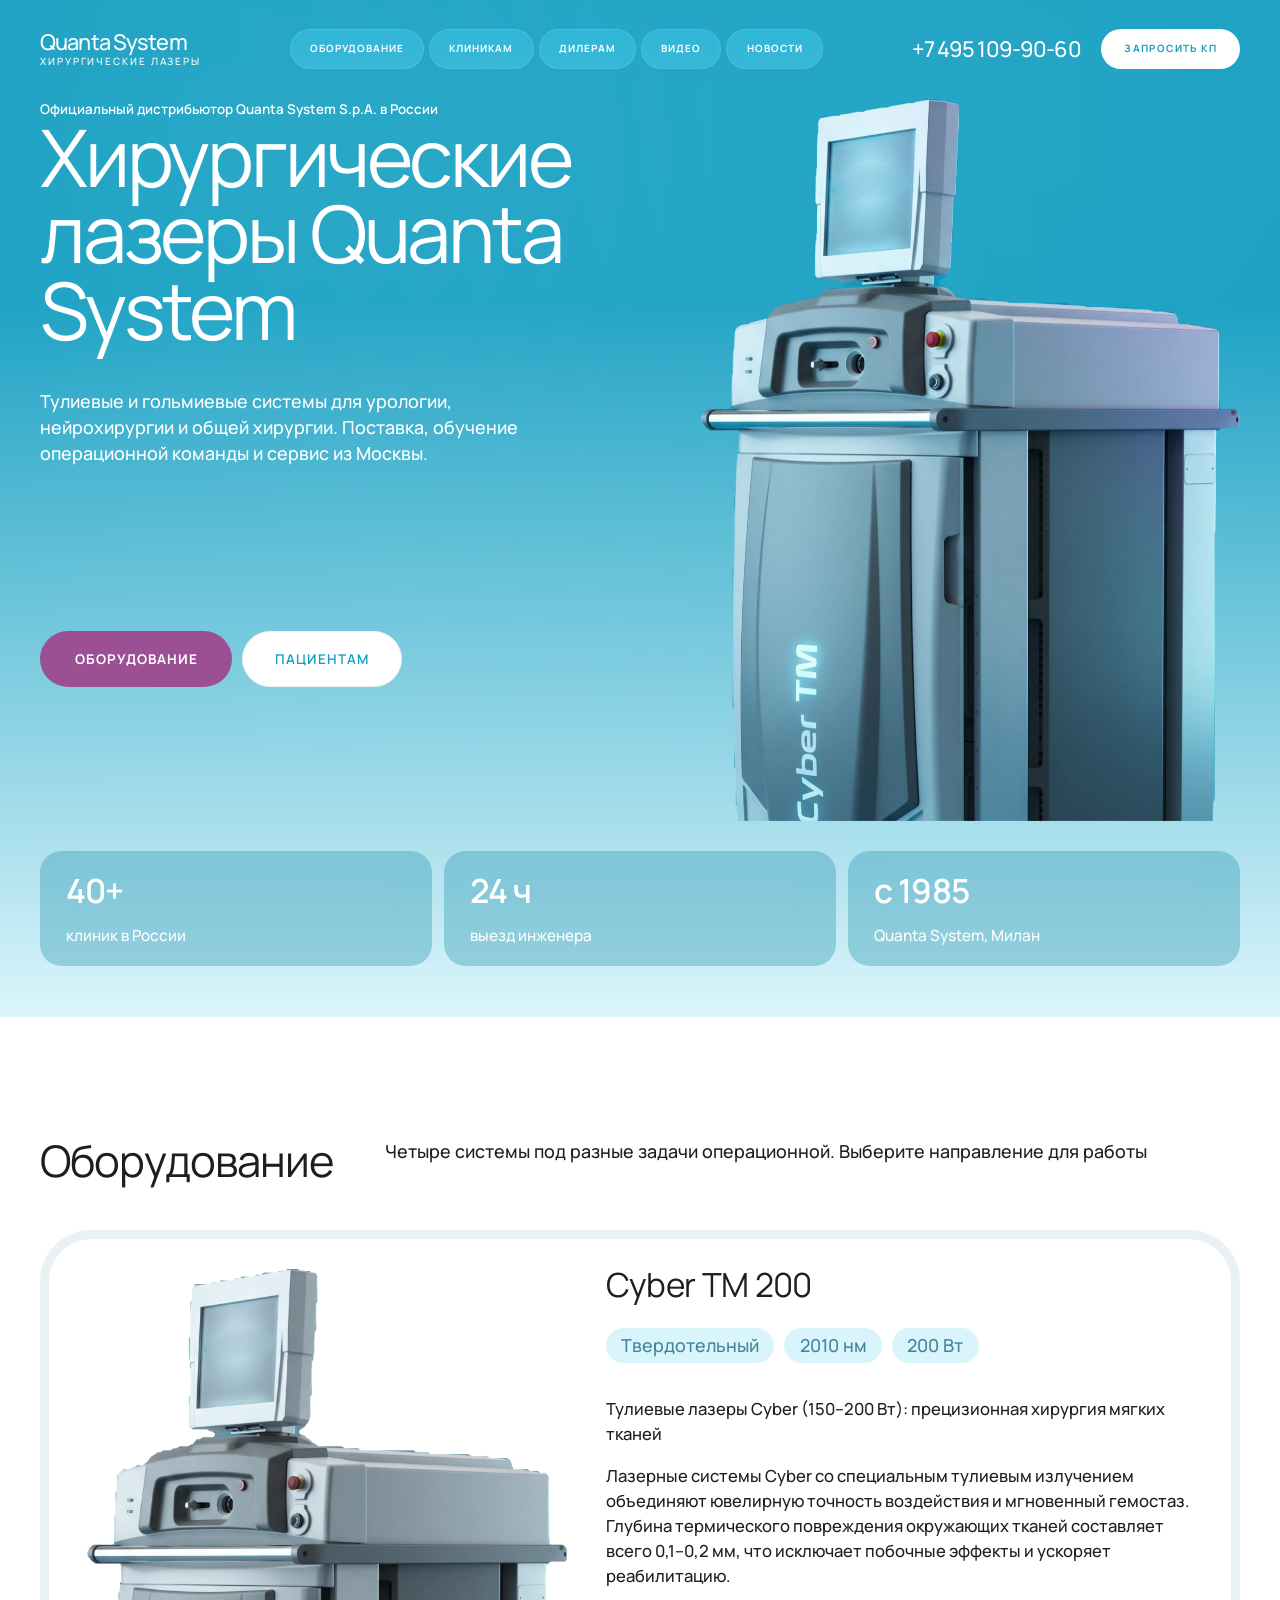
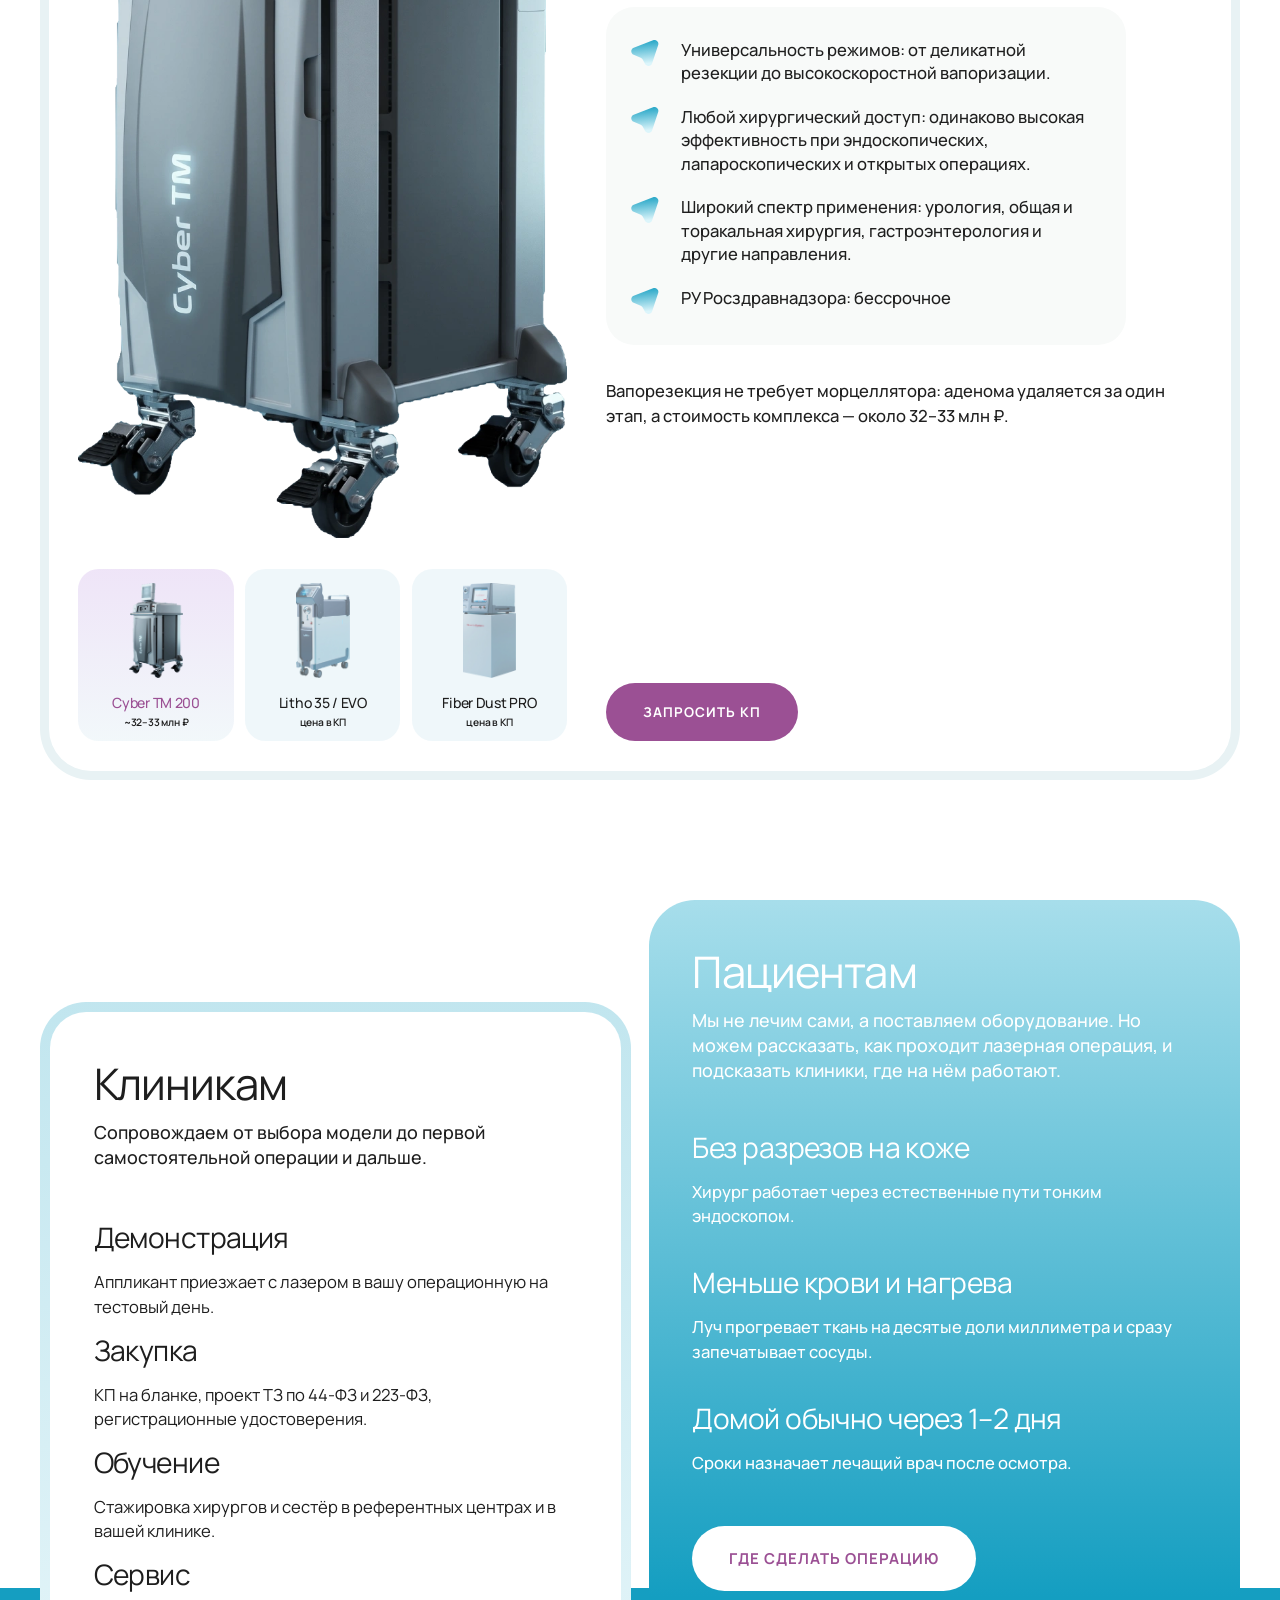
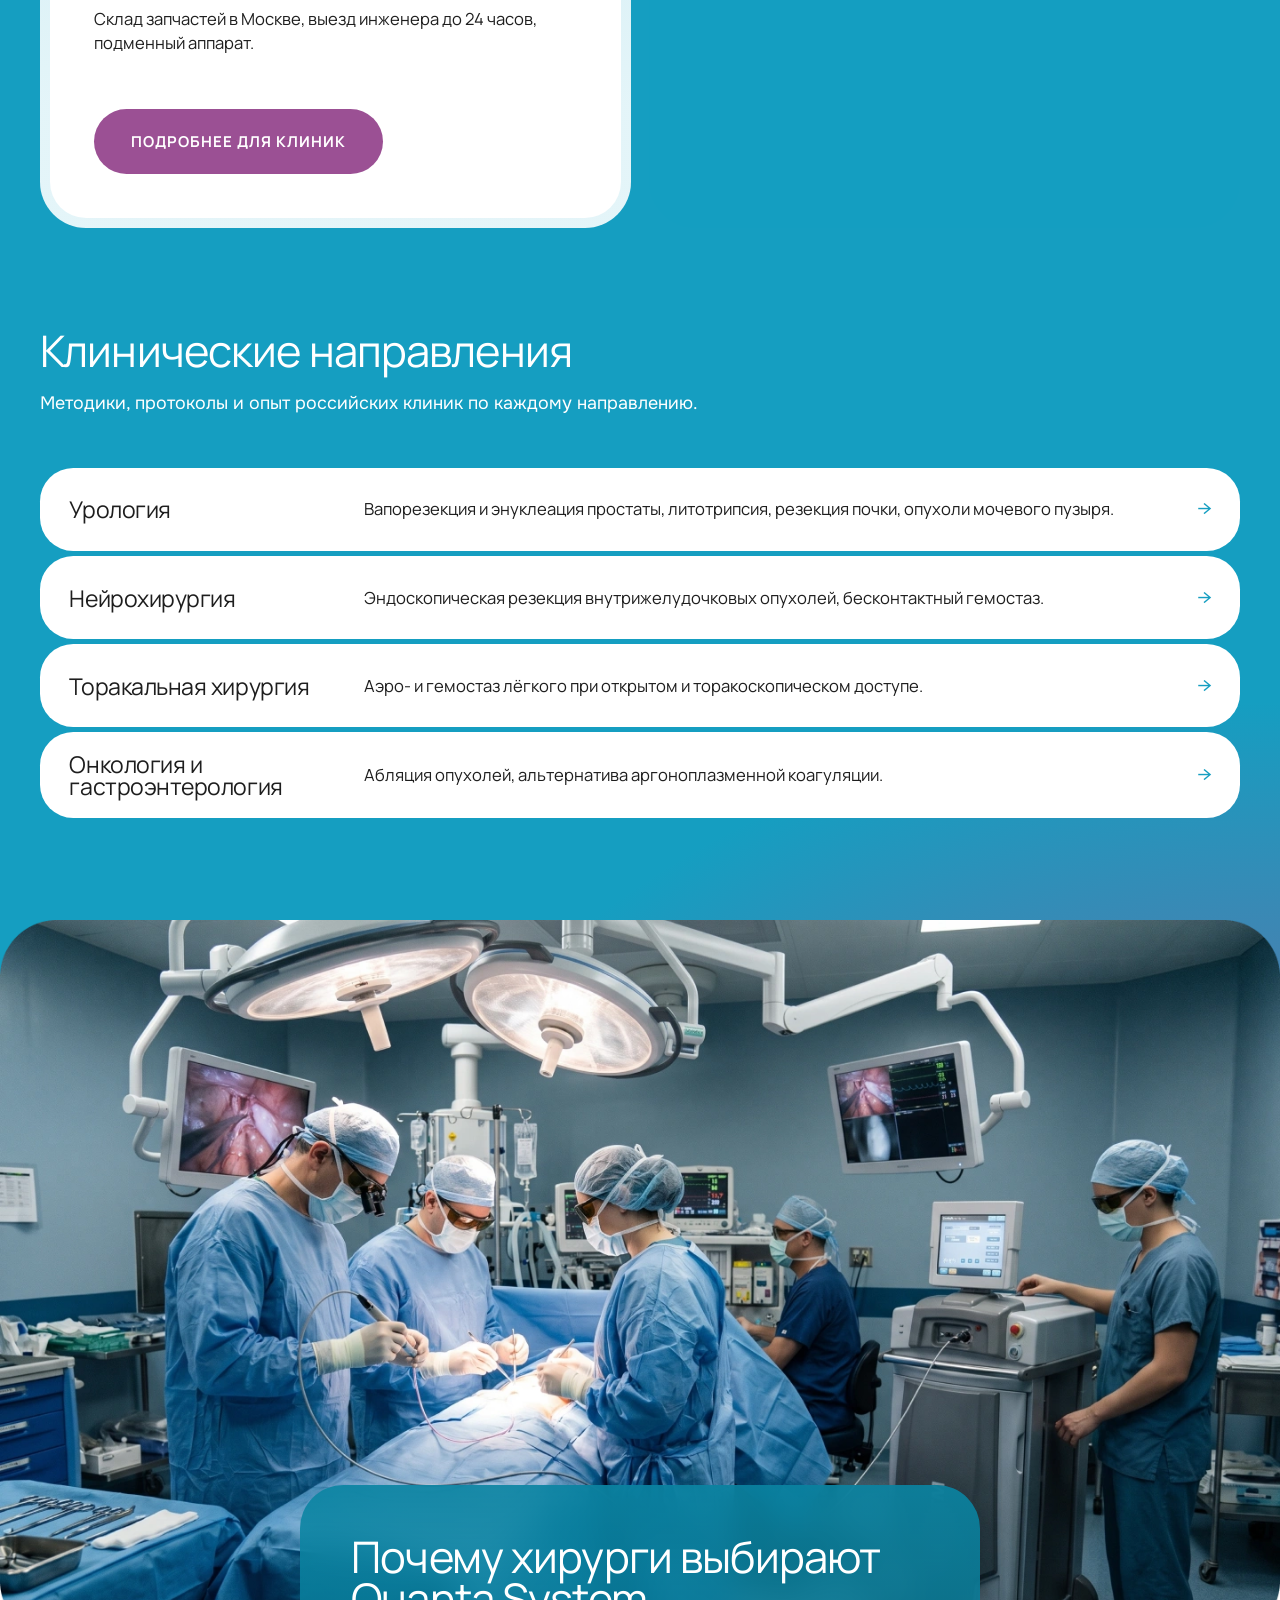
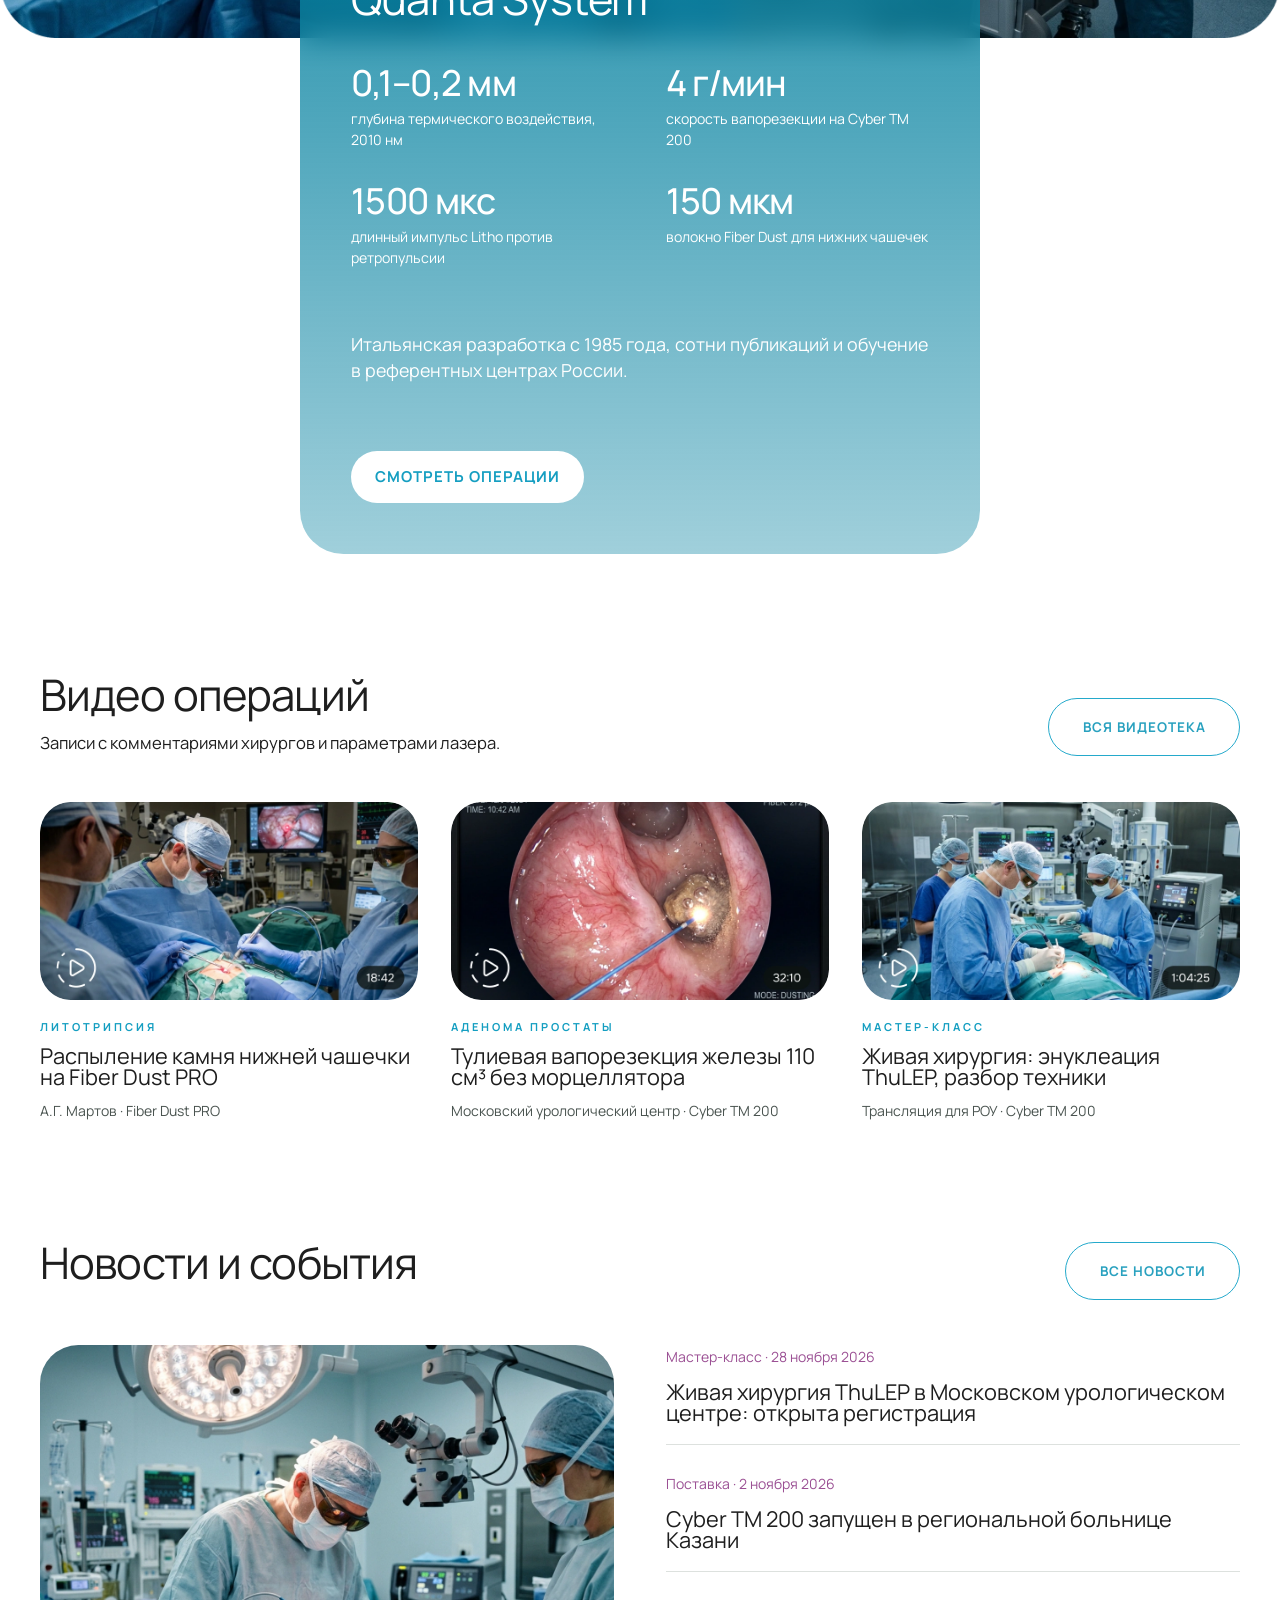
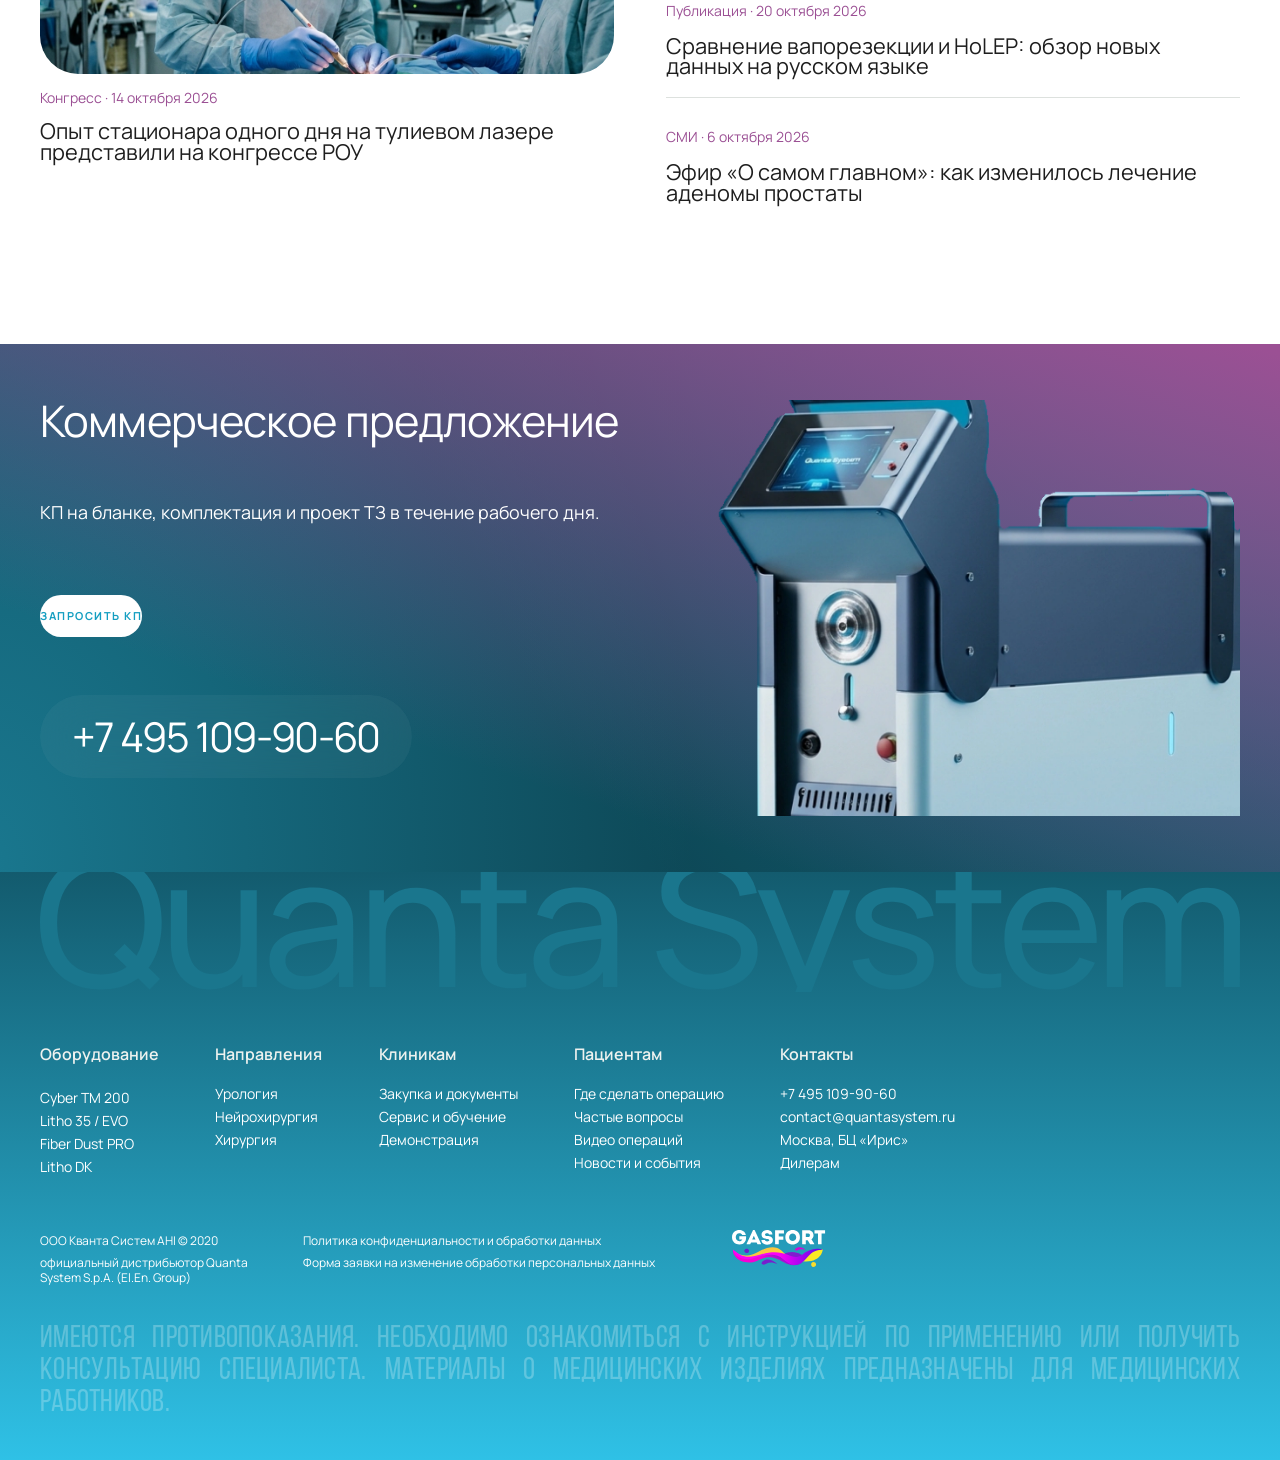
==== commit e79424e8: "feat: make the landing responsive Desktop above 1440 stays the Figma frame. Below it the fixed 1360 " ====
--- a/index.html
+++ b/index.html
@@ -26,7 +26,7 @@
         </a>
 
         <nav class="header-nav" aria-label="Основное меню">
-          <ul class="header-menu">
+          <ul class="header-menu" id="header-menu">
             <li><a href="#equipment" class="header-menu-link">Оборудование</a></li>
             <li><a href="#clinics" class="header-menu-link">Клиникам</a></li>
             <li><a href="#dealers" class="header-menu-link">Дилерам</a></li>
@@ -38,6 +38,9 @@
         <div class="header-right">
           <a href="tel:+74951099060" class="header-phone">+7 495 109-90-60</a>
           <button type="button" class="header-cta-btn" onclick="alert('Заявка на КП: выберите оборудование или свяжитесь с нами.');">Запросить КП</button>
+          <button type="button" class="header-burger" aria-label="Меню" aria-expanded="false" aria-controls="header-menu">
+            <span></span><span></span><span></span>
+          </button>
         </div>
       </header>
 
@@ -98,9 +101,11 @@
       <!-- Showcase Card (Rectangle 20: 1360x1192, 9px stroke #E8F2F4, radius 51) -->
       <div class="equipment-showcase-card">
         <!-- Model photo: one 361x642 slot, three systems crossfading in place -->
-        <img src="assets/model-cyber-tm-large.webp" alt="Cyber TM 200" class="model-large-img is-active" width="361" height="642">
-        <img src="assets/model-litho-large.webp" alt="Litho 35 / EVO" class="model-large-img" width="361" height="642">
-        <img src="assets/model-fiber-dust-large.webp" alt="Fiber Dust PRO" class="model-large-img" width="361" height="642">
+        <div class="model-photos">
+          <img src="assets/model-cyber-tm-large.webp" alt="Cyber TM 200" class="model-large-img is-active" width="361" height="642">
+          <img src="assets/model-litho-large.webp" alt="Litho 35 / EVO" class="model-large-img" width="361" height="642">
+          <img src="assets/model-fiber-dust-large.webp" alt="Fiber Dust PRO" class="model-large-img" width="361" height="642">
+        </div>
 
         <!-- Right specs column (Frame 95) — Cyber TM 200 -->
         <div class="model-specs-col is-active">
@@ -562,5 +567,6 @@
 
   <script src="assets/hero-fx.js" defer></script>
   <script src="assets/equipment.js" defer></script>
+  <script src="assets/nav.js" defer></script>
 </body>
 </html>
--- a/styles.css
+++ b/styles.css
@@ -91,7 +91,8 @@
 /* Light rays over the gradient — Magic UI "Light Rays" port (blurred beams,
    screen blend, each pulsing on its own period). */
 .hero-rays {
-  --light-rays-color: rgba(255, 255, 255, 0.9);
+  /* keep it low: the rays are atmosphere, the copy has to stay the hero */
+  --light-rays-color: rgba(255, 255, 255, 0.45);
   --light-rays-blur: 30px;
   --light-rays-length: 100%;
   position: absolute;
@@ -111,7 +112,7 @@
 .hero-rays__glow {
   position: absolute;
   inset: 0;
-  opacity: 0.6;
+  opacity: 0.4;
   pointer-events: none;
 }
 
@@ -537,12 +538,20 @@
   box-shadow: inset 0 0 0 9px #E8F2F4;
 }
 
-.model-large-img {
+/* Photo slot: one box, three machines crossfading inside it */
+.model-photos {
   position: absolute;
   left: 163px;
   top: 157px;
   width: 361px;
   height: 642px;
+}
+
+.model-large-img {
+  position: absolute;
+  inset: 0;
+  width: 100%;
+  height: 100%;
   object-fit: contain;
   /* every system stands on the same floor line */
   object-position: center bottom;
@@ -1635,4 +1644,655 @@
   text-align: justify;
   text-transform: uppercase;
   color: rgba(255, 255, 255, 0.25);
+}
+
+/* ==========================================================================
+   RESPONSIVENESS
+   Above 1440 the page is the Figma frame, untouched. Below that the 1360
+   containers go fluid and every absolute composition returns to flow:
+   1439 (laptop / tablet landscape), 1199 (burger), 1023 (one column),
+   767 (phone).
+   ========================================================================== */
+
+/* Mobile-only toggle; the desktop header is a row of five pills */
+.header-burger {
+  display: none;
+  width: 40px;
+  height: 40px;
+  flex-shrink: 0;
+  flex-direction: column;
+  align-items: center;
+  justify-content: center;
+  gap: 4px;
+  border-radius: 999px;
+  border: 1px solid rgba(255, 255, 255, 0.25);
+  background: rgba(255, 255, 255, 0.14);
+}
+
+.header-burger span {
+  display: block;
+  width: 16px;
+  height: 2px;
+  border-radius: 2px;
+  background: #ffffff;
+  transition: transform 0.2s ease, opacity 0.2s ease;
+}
+
+.header.is-open .header-burger span:nth-child(1) {
+  transform: translateY(6px) rotate(45deg);
+}
+
+.header.is-open .header-burger span:nth-child(2) {
+  opacity: 0;
+}
+
+.header.is-open .header-burger span:nth-child(3) {
+  transform: translateY(-6px) rotate(-45deg);
+}
+
+/* ------------------------------------------------------------ ≤ 1439px --- */
+
+@media (max-width: 1439px) {
+  /* ------------------------------------------------------------- shell */
+  .hero-container,
+  .equipment-container,
+  .applications-container,
+  .videos-container,
+  .news-container {
+    width: 100%;
+    max-width: none;
+    padding-left: clamp(20px, 3.6vw, 40px);
+    padding-right: clamp(20px, 3.6vw, 40px);
+  }
+
+  /* -------------------------------------------------------------- hero */
+  .section-hero {
+    height: auto;
+  }
+
+  .hero-container {
+    height: auto;
+    display: grid;
+    grid-template-columns: minmax(0, 1fr) minmax(0, 0.9fr);
+    grid-template-areas:
+      "header header"
+      "text laser"
+      "switch laser"
+      "metrics metrics";
+    align-items: start;
+    column-gap: clamp(16px, 3vw, 40px);
+    row-gap: clamp(18px, 2.4vw, 30px);
+    padding-top: clamp(20px, 2.4vw, 29px);
+    padding-bottom: clamp(28px, 4vw, 56px);
+  }
+
+  .header {
+    position: relative;
+    top: auto;
+    grid-area: header;
+    width: auto;
+    height: auto;
+  }
+
+  .header-logo-title { font-size: clamp(19px, 1.7vw, 24px); }
+  .header-phone { font-size: clamp(17px, 1.7vw, 24px); }
+  .header-right { gap: clamp(12px, 1.6vw, 24px); }
+  .header-cta-btn {
+    width: auto;
+    height: 40px;
+    padding: 0 clamp(16px, 1.8vw, 24px);
+    font-size: 10px;
+  }
+  .header-menu-link {
+    height: 40px;
+    padding: 0 clamp(12px, 1.5vw, 25px);
+    font-size: 10px;
+    letter-spacing: 0.1em;
+  }
+
+  .hero-text-block {
+    position: static;
+    grid-area: text;
+    width: auto;
+  }
+
+  .hero-title-group { margin-bottom: clamp(24px, 3.2vw, 56px); }
+  .hero-title { font-size: clamp(40px, 6.2vw, 92px); }
+  .hero-distributor-badge { font-size: clamp(12px, 1.05vw, 14px); line-height: 1.5; }
+  .hero-desc { font-size: clamp(16px, 1.4vw, 20px); line-height: 1.45; max-width: 48ch; }
+
+  .hero-switcher {
+    position: static;
+    grid-area: switch;
+    justify-self: start;
+  }
+
+  .hero-switch-btn { height: clamp(52px, 4.4vw, 62px); font-size: clamp(12px, 1.05vw, 15px); }
+  .hero-switch-btn.active { width: clamp(160px, 15vw, 210px); }
+  .hero-switch-btn.secondary { width: clamp(136px, 12.5vw, 177px); }
+
+  .hero-laser-wrap {
+    position: relative;
+    left: auto;
+    top: auto;
+    grid-area: laser;
+    width: 100%;
+    height: auto;
+    aspect-ratio: 516 / 677;
+    align-self: center;
+  }
+
+  .hero-metrics-list {
+    position: static;
+    grid-area: metrics;
+    width: auto;
+    flex-direction: row;
+    gap: clamp(8px, 1vw, 12px);
+  }
+
+  .hero-metric-card {
+    flex: 1 1 0;
+    width: auto;
+    height: auto;
+    padding: clamp(16px, 1.8vw, 24px) clamp(16px, 2vw, 32px);
+    border-radius: clamp(16px, 1.7vw, 24px);
+  }
+
+  .hero-metric-val { font-size: clamp(24px, 2.6vw, 36px); margin-bottom: clamp(12px, 1.6vw, 24px); }
+  .hero-metric-label { font-size: clamp(13px, 1.2vw, 17px); }
+
+  /* --------------------------------------------------------- equipment */
+  .equipment-header {
+    gap: clamp(16px, 4vw, 351px);
+    flex-wrap: wrap;
+  }
+
+  .equipment-title { width: auto; font-size: clamp(32px, 3.4vw, 48px); }
+  .equipment-subtitle { width: auto; flex: 1 1 320px; font-size: clamp(16px, 1.4vw, 20px); }
+
+  .equipment-showcase-card {
+    width: 100%;
+    height: auto;
+    margin-top: clamp(32px, 4vw, 56px);
+    padding: clamp(24px, 3vw, 48px);
+    display: grid;
+    grid-template-columns: minmax(0, 0.82fr) minmax(0, 1fr);
+    grid-template-areas:
+      "photo specs"
+      "thumbs specs";
+    column-gap: clamp(20px, 3vw, 48px);
+    row-gap: clamp(20px, 2.4vw, 32px);
+    align-items: start;
+  }
+
+  .model-photos {
+    position: relative;
+    left: auto;
+    top: auto;
+    grid-area: photo;
+    width: 100%;
+    height: auto;
+    aspect-ratio: 361 / 642;
+  }
+
+  .model-specs-col {
+    position: static;
+    grid-area: specs;
+    width: auto;
+    height: auto;
+    align-self: stretch;
+    gap: clamp(24px, 2.6vw, 39px);
+  }
+
+  .model-specs-top { gap: clamp(24px, 2.6vw, 46px); }
+  .model-specs-body { gap: clamp(14px, 1.4vw, 22px); }
+  .model-name { width: auto; font-size: clamp(26px, 2.6vw, 36px); }
+  .model-badge {
+    height: clamp(30px, 2.8vw, 38px);
+    padding: 0 clamp(12px, 1.2vw, 16px);
+    font-size: clamp(14px, 1.4vw, 20px);
+  }
+  .model-lead-text,
+  .model-body-text { font-size: clamp(15px, 1.3vw, 18px); line-height: 1.5; }
+  .model-features-box {
+    width: auto;
+    max-width: 520.55px;
+    padding: clamp(20px, 2.4vw, 35px) clamp(18px, 2vw, 30px);
+    border-radius: clamp(20px, 2.2vw, 34px);
+    gap: clamp(16px, 1.6vw, 22px);
+  }
+  .model-feature-text { font-size: clamp(15px, 1.3vw, 18px); line-height: 1.4; }
+  .model-cta-btn {
+    width: clamp(180px, 15vw, 203.4px);
+    height: clamp(52px, 4.6vw, 62.33px);
+    font-size: clamp(12px, 1.05vw, 15px);
+  }
+
+  .equipment-models-grid {
+    position: static;
+    grid-area: thumbs;
+    align-self: end;
+    gap: clamp(8px, 0.9vw, 11.35px);
+  }
+
+  .model-thumb-card {
+    width: auto;
+    flex: 1 1 0;
+    min-width: 0;
+    height: auto;
+    padding: clamp(10px, 1.1vw, 16.21px);
+    border-radius: clamp(14px, 1.6vw, 22.69px);
+    gap: clamp(12px, 1.4vw, 29.18px);
+  }
+
+  .model-thumb-img {
+    width: clamp(40px, 4.2vw, 59.88px);
+    height: auto;
+    aspect-ratio: 59.88 / 106.35;
+  }
+
+  .model-thumb-title { font-size: clamp(11px, 1.1vw, 16.21px); white-space: normal; }
+  .model-thumb-price { font-size: clamp(9px, 0.8vw, 11.35px); }
+
+  /* ------------------------------------------------------- applications */
+  /* the SVG does not stretch with background-size, so the band is rebuilt as
+     a gradient: cyan base plus the purple bloom in the bottom-right corner */
+  .sec3-bg {
+    left: 0;
+    width: 100%;
+    margin-left: 0;
+    background:
+      radial-gradient(120% 80% at 100% 100%, rgba(155, 80, 148, 0.9) 0%, rgba(155, 80, 148, 0) 62%),
+      #159ec1;
+  }
+
+  .applications-container { gap: clamp(56px, 8vw, 130px); }
+
+  .bento-comparison-grid {
+    display: grid;
+    grid-template-columns: minmax(0, 1fr) minmax(0, 1fr);
+    /* the base rule is flex-start: without this the shorter card hangs */
+    align-items: stretch;
+    gap: clamp(12px, 1.4vw, 20px);
+  }
+
+  .bento-card {
+    width: auto;
+    height: auto;
+    padding: clamp(32px, 4vw, 86px) clamp(26px, 4vw, 77px) clamp(28px, 3.4vw, 74px) clamp(24px, 3.4vw, 67px);
+    border-radius: clamp(28px, 3.6vw, 56px);
+  }
+  .bento-card-clinics { margin-top: clamp(0px, 8vw, 181px); }
+  .bento-card-patients { gap: clamp(32px, 4vw, 88px); }
+  .bento-title { font-size: clamp(30px, 3.4vw, 48px); }
+  .bento-desc { font-size: clamp(16px, 1.4vw, 20px); line-height: 1.4; }
+  .bento-item-title { font-size: clamp(21px, 2.2vw, 32px); }
+  .bento-item-desc { font-size: clamp(15px, 1.3vw, 18px); line-height: 1.45; }
+  .bento-steps { gap: clamp(14px, 1.4vw, 20px); }
+  .bento-features { gap: clamp(26px, 3.2vw, 46px); }
+
+  .directions-block { gap: clamp(28px, 4vw, 59px); }
+  .directions-title { font-size: clamp(30px, 3.4vw, 48px); }
+  .directions-subtitle { font-size: clamp(16px, 1.4vw, 20px); line-height: 1.5; }
+  .direction-row {
+    height: auto;
+    min-height: clamp(72px, 6.5vw, 94px);
+    padding: clamp(14px, 1.6vw, 22px) clamp(20px, 2.3vw, 33px);
+    border-radius: clamp(24px, 2.6vw, 40px);
+    gap: clamp(12px, 1.6vw, 23px);
+  }
+  .direction-name {
+    flex: 0 0 clamp(120px, 24%, 372px);
+    width: auto;
+    font-size: clamp(18px, 1.8vw, 24px);
+  }
+  .direction-desc { font-size: clamp(14px, 1.3vw, 18px); line-height: 1.45; }
+  .direction-arrow { font-size: clamp(16px, 1.5vw, 20px); }
+
+  .why-surgeons {
+    height: auto;
+    margin-top: clamp(56px, 8vw, 130px);
+  }
+  .why-surgeons-photo {
+    position: static;
+    width: 100%;
+    height: auto;
+    aspect-ratio: 1440 / 808;
+    border-radius: clamp(24px, 3.4vw, 64px);
+  }
+  .why-surgeons-card {
+    position: relative;
+    left: auto;
+    top: auto;
+    z-index: 1;
+    width: min(680px, 100%);
+    height: auto;
+    margin: clamp(-200px, -12vw, -56px) auto 0;
+    padding: clamp(28px, 4vw, 72px) clamp(24px, 4vw, 74px);
+    border-radius: clamp(28px, 3.4vw, 55px);
+    gap: clamp(28px, 3vw, 50px);
+  }
+  .why-surgeons-title { font-size: clamp(28px, 3.4vw, 48px); max-width: none; }
+  .why-stats {
+    grid-template-columns: repeat(2, minmax(0, 1fr));
+    column-gap: clamp(16px, 4vw, 61px);
+    row-gap: clamp(16px, 2vw, 32px);
+  }
+  .why-stat-value { font-size: clamp(26px, 2.8vw, 40px); line-height: 1.4; }
+  .why-stat-desc { font-size: clamp(13px, 1.1vw, 15px); line-height: 1.5; }
+  .why-surgeons-text {
+    font-size: clamp(16px, 1.4vw, 20px);
+    line-height: 1.5;
+    max-width: none;
+    padding-top: clamp(0px, 2vw, 24px);
+  }
+
+  /* ----------------------------------------------------- videos & news */
+  .videos-header,
+  .news-header { gap: 20px; flex-wrap: wrap; }
+  .videos-title,
+  .news-main-title { font-size: clamp(30px, 3.4vw, 48px); }
+  .videos-subtitle { font-size: clamp(15px, 1.3vw, 18px); }
+
+  .videos-cards-grid {
+    grid-template-columns: repeat(auto-fit, minmax(240px, 1fr));
+    gap: clamp(20px, 2.6vw, 38px);
+  }
+  .video-thumb-img {
+    width: 100%;
+    height: auto;
+    aspect-ratio: 428 / 225;
+    border-radius: clamp(20px, 2.4vw, 34px);
+  }
+  .video-card-title { max-width: none; font-size: clamp(19px, 1.7vw, 24px); }
+
+  .news-all-btn,
+  .videos-all-link {
+    height: clamp(48px, 4.5vw, 65px);
+    padding: 0 clamp(22px, 2.6vw, 37px);
+    font-size: clamp(11px, 1.05vw, 15px);
+  }
+
+  .news-layout-grid { gap: clamp(28px, 4vw, 92px); }
+  .news-featured-card { width: auto; flex: 1 1 0; min-width: 0; }
+  .news-featured-img {
+    width: 100%;
+    height: auto;
+    aspect-ratio: 680 / 390;
+    border-radius: clamp(24px, 3vw, 40px);
+  }
+  .news-list-side { width: auto; flex: 1 1 0; min-width: 0; }
+  .news-featured-title,
+  .news-item-title { font-size: clamp(19px, 1.7vw, 24px); max-width: none; }
+
+  /* -------------------------------------------------------- cta & footer */
+  .cta-proposal-banner { height: auto; }
+
+  .cta-proposal-inner {
+    width: 100%;
+    max-width: 1440px;
+    height: auto;
+    display: grid;
+    grid-template-columns: minmax(0, 1fr) minmax(0, 0.92fr);
+    grid-template-areas:
+      "title laser"
+      "desc laser"
+      "btn laser"
+      "phone laser";
+    column-gap: clamp(20px, 4vw, 60px);
+    row-gap: clamp(14px, 1.6vw, 22px);
+    padding: clamp(36px, 4.4vw, 64px) clamp(20px, 3.6vw, 40px);
+    align-items: start;
+  }
+  .cta-proposal-title { position: static; grid-area: title; width: auto; font-size: clamp(30px, 3.4vw, 48px); }
+  .cta-proposal-desc { position: static; grid-area: desc; width: auto; font-size: clamp(16px, 1.4vw, 20px); line-height: 1.4; }
+  .cta-proposal-btn {
+    position: static;
+    grid-area: btn;
+    width: max-content;
+    justify-self: start;
+    margin-top: clamp(8px, 1vw, 16px);
+  }
+  .cta-proposal-phone {
+    position: static;
+    grid-area: phone;
+    width: max-content;
+    max-width: 100%;
+    height: auto;
+    padding: clamp(14px, 1.8vw, 22px) clamp(20px, 2.6vw, 32px);
+    font-size: clamp(24px, 3.2vw, 46px);
+  }
+  .cta-laser-img {
+    position: static;
+    grid-area: laser;
+    width: 100%;
+    height: auto;
+    align-self: center;
+  }
+
+  .mega-footer-inner {
+    width: 100%;
+    max-width: 1440px;
+    height: auto;
+    padding: 0 clamp(20px, 3.6vw, 40px) clamp(28px, 3.4vw, 40px);
+  }
+  .mega-footer-watermark {
+    position: static;
+    width: 100%;
+    height: auto;
+    aspect-ratio: 1360 / 136;
+    object-fit: fill;
+    margin-bottom: clamp(28px, 4vw, 76px);
+  }
+  .mega-footer-nav {
+    position: static;
+    display: grid;
+    grid-template-columns: repeat(5, max-content);
+    gap: clamp(20px, 3vw, 32px) clamp(24px, 4.4vw, 60px);
+  }
+  .mega-col { position: static; white-space: normal; }
+  .mega-footer-meta {
+    position: static;
+    width: auto;
+    display: grid;
+    grid-template-columns: minmax(0, 223px) minmax(0, 389px) max-content;
+    gap: clamp(20px, 3vw, 28px) clamp(20px, 3.6vw, 40px);
+    margin-top: clamp(32px, 4vw, 56px);
+    align-items: start;
+  }
+  .mega-footer-company,
+  .mega-footer-legal,
+  .mega-footer-partner { position: static; width: auto; }
+  .mega-footer-partner { justify-self: end; }
+  .mega-footer-disclaimer {
+    position: static;
+    width: auto;
+    margin-top: clamp(24px, 3vw, 40px);
+    font-size: clamp(18px, 2.4vw, 32px);
+    line-height: 1.05;
+  }
+}
+
+/* ------------------------------------------------------------ ≤ 1199px --- */
+
+@media (max-width: 1199px) {
+  .header-nav {
+    position: absolute;
+    top: calc(100% + 12px);
+    right: 0;
+    left: auto;
+    display: none;
+    min-width: 260px;
+    padding: 10px;
+    border-radius: 24px;
+    background: rgba(6, 88, 112, 0.94);
+    backdrop-filter: blur(16px);
+    -webkit-backdrop-filter: blur(16px);
+    box-shadow: 0 20px 40px rgba(6, 60, 76, 0.28);
+    z-index: 30;
+  }
+
+  .header.is-open .header-nav { display: block; }
+
+  .header-menu {
+    flex-direction: column;
+    align-items: stretch;
+    gap: 6px;
+  }
+
+  .header-menu-link {
+    display: flex;
+    justify-content: flex-start;
+    height: 44px;
+    padding: 0 18px;
+    font-size: 11px;
+  }
+
+  .header-burger { display: flex; }
+  .header-phone { display: none; }
+}
+
+/* ------------------------------------------------------------ ≤ 1023px --- */
+
+@media (max-width: 1023px) {
+  .hero-container {
+    grid-template-columns: minmax(0, 1fr);
+    grid-template-areas:
+      "header"
+      "text"
+      "switch"
+      "laser"
+      "metrics";
+  }
+
+  .hero-laser-wrap { max-width: 460px; margin: 0 auto; }
+
+  .equipment-showcase-card {
+    grid-template-columns: minmax(0, 1fr);
+    grid-template-areas:
+      "photo"
+      "thumbs"
+      "specs";
+  }
+
+  .model-photos { max-width: 420px; margin: 0 auto; }
+  .equipment-models-grid { max-width: 560px; }
+
+  .bento-comparison-grid { grid-template-columns: minmax(0, 1fr); }
+  .bento-card-clinics { margin-top: 0; }
+
+  /* on one column the directions block lands far below the 688px where the
+     desktop frame starts the band, so the band now runs to the section end */
+  .sec3-bg {
+    top: 25%;
+    bottom: 0;
+    height: auto;
+  }
+
+  .direction-row { flex-wrap: wrap; }
+
+  .why-surgeons-card { margin-top: -120px; }
+
+  .news-layout-grid { flex-direction: column; }
+  .news-featured-card,
+  .news-list-side { flex: 0 0 auto; width: 100%; }
+
+  .cta-proposal-inner {
+    grid-template-columns: minmax(0, 1fr);
+    grid-template-areas:
+      "title"
+      "desc"
+      "btn"
+      "phone"
+      "laser";
+    justify-items: start;
+  }
+
+  .cta-laser-img { max-width: 520px; justify-self: center; }
+
+  .mega-footer-nav { grid-template-columns: repeat(3, max-content); }
+  .mega-footer-meta { grid-template-columns: minmax(0, 1fr) minmax(0, 1fr); }
+  .mega-footer-partner { justify-self: start; }
+}
+
+/* ------------------------------------------------------------- ≤ 767px --- */
+
+@media (max-width: 767px) {
+  .hero-container {
+    row-gap: 18px;
+    padding-top: 18px;
+    padding-bottom: 32px;
+  }
+
+  .header-logo-title { font-size: 18px; }
+  .header-logo-sub { font-size: 8px; letter-spacing: 0.14em; }
+  .header-cta-btn { height: 36px; padding: 0 14px; font-size: 9px; letter-spacing: 0.06em; }
+
+  .hero-title { font-size: clamp(34px, 10vw, 48px); }
+  .hero-desc { font-size: 15px; }
+
+  .hero-switcher { width: 100%; }
+  .hero-switch-btn { flex: 1 1 0; width: auto; height: 52px; font-size: 11px; }
+
+  .hero-metrics-list { flex-wrap: wrap; }
+  .hero-metric-card {
+    flex: 1 1 100%;
+    flex-direction: row;
+    align-items: center;
+    justify-content: space-between;
+    gap: 12px;
+    padding: 14px 18px;
+  }
+  .hero-metric-val { margin-bottom: 0; font-size: 24px; }
+  .hero-metric-label { font-size: 12px; text-align: right; }
+
+  .equipment-showcase-card { padding: 20px; border-radius: 32px; }
+  .equipment-models-grid { gap: 8px; }
+  .model-thumb-card { padding: 10px 6px; gap: 10px; border-radius: 16px; }
+  .model-thumb-title { font-size: 11px; }
+  .model-thumb-price { font-size: 9px; }
+
+  .model-specs-col { gap: 22px; }
+  .model-specs-header { gap: 16px; }
+  .model-badges-row { flex-wrap: wrap; gap: 6px; }
+  .model-features-box { padding: 18px 16px; border-radius: 22px; }
+  .model-feature-item { gap: 12px; }
+  .model-feature-icon { width: 20px; height: 20px; }
+  .model-cta-btn { width: 100%; }
+
+  .bento-card { padding: 28px 22px; border-radius: 28px; gap: 26px; }
+
+  .direction-row {
+    position: relative;
+    flex-direction: column;
+    align-items: flex-start;
+    gap: 6px;
+    padding: 18px 44px 18px 20px;
+    border-radius: 26px;
+  }
+  .direction-name { flex: 0 0 auto; }
+  .direction-desc { flex: 0 0 auto; }
+  .direction-arrow {
+    position: absolute;
+    right: 18px;
+    top: 18px;
+  }
+
+  .why-surgeons-card {
+    margin-top: -40px;
+    padding: 26px 20px;
+    border-radius: 28px;
+    gap: 24px;
+  }
+  .why-stats { column-gap: 14px; row-gap: 16px; }
+  .why-surgeons-btn { width: 100%; }
+
+  .videos-cards-grid { grid-template-columns: minmax(0, 1fr); }
+
+  .cta-proposal-btn { width: 100%; }
+  .cta-proposal-phone { width: 100%; justify-content: center; font-size: clamp(20px, 6vw, 28px); }
+
+  .mega-footer-nav { grid-template-columns: repeat(2, minmax(0, 1fr)); }
+  .mega-footer-meta { grid-template-columns: minmax(0, 1fr); }
+  .mega-footer-disclaimer { text-align: left; }
 }
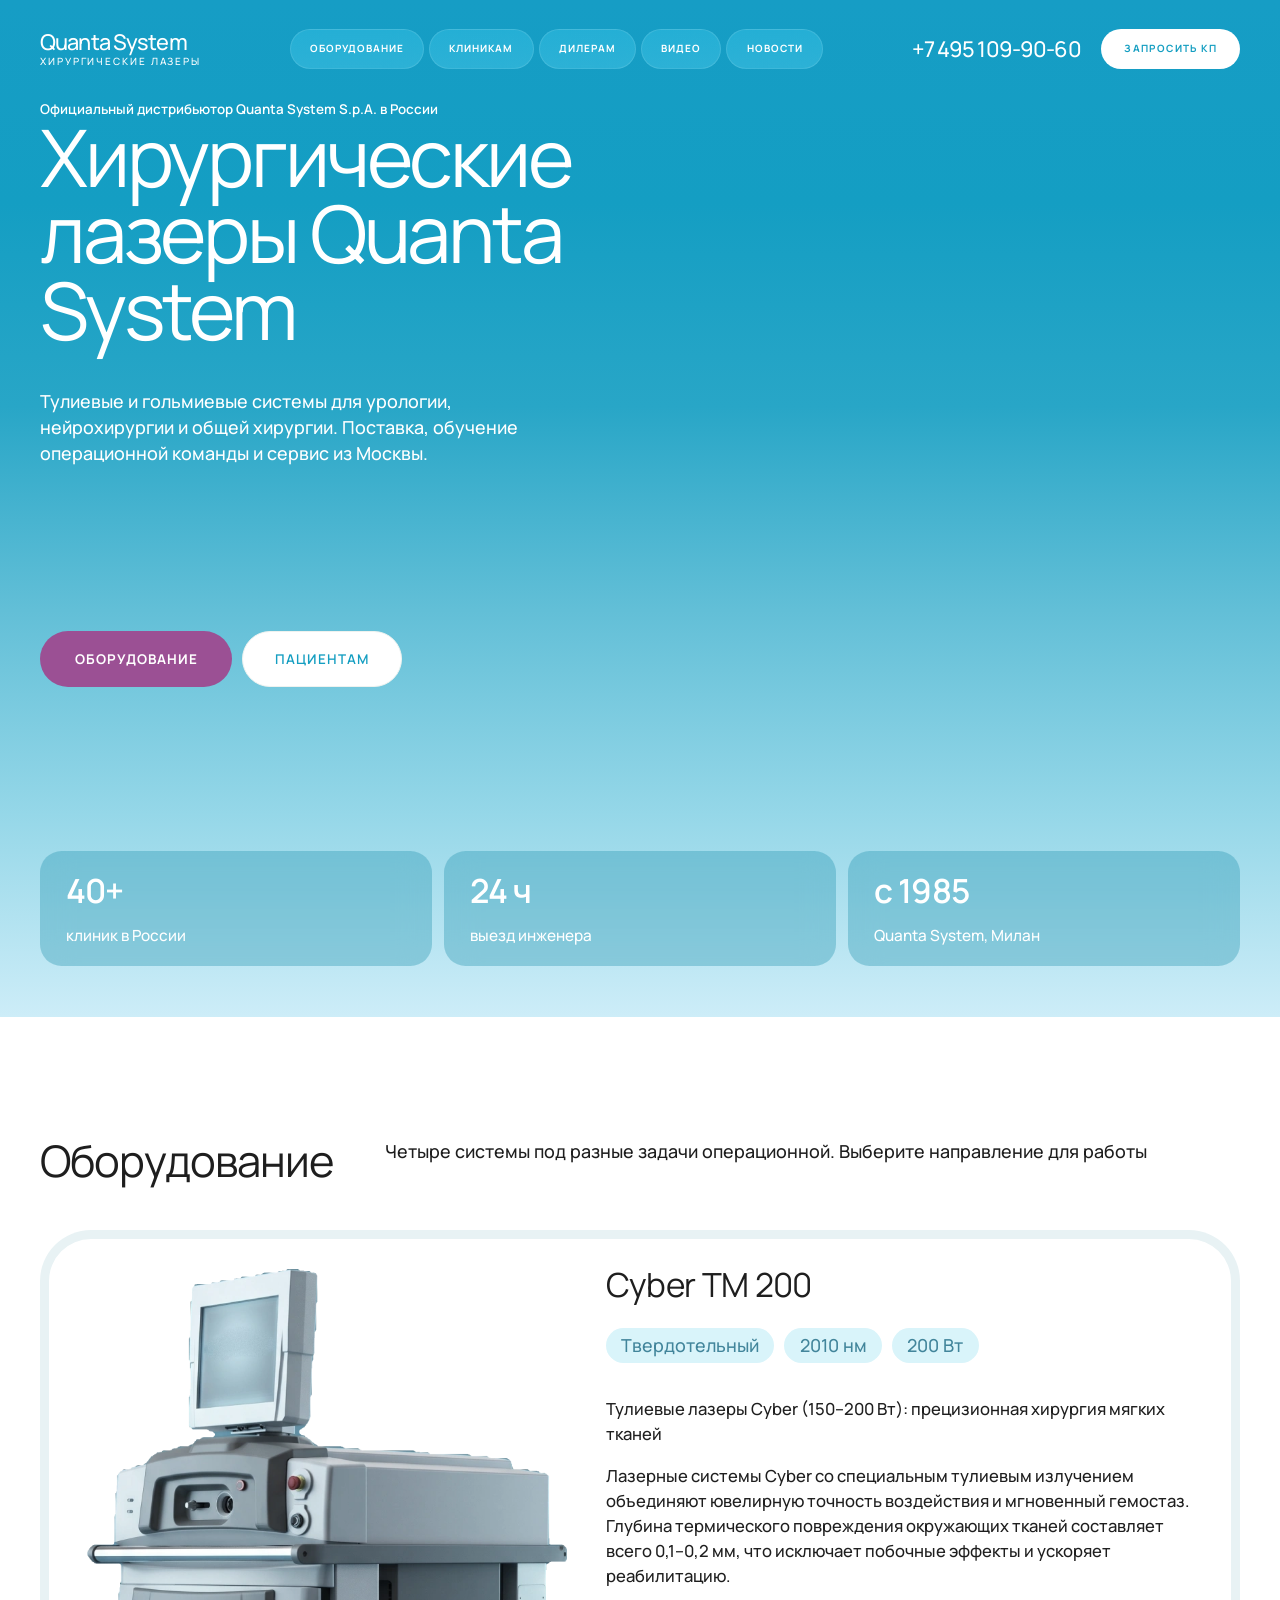
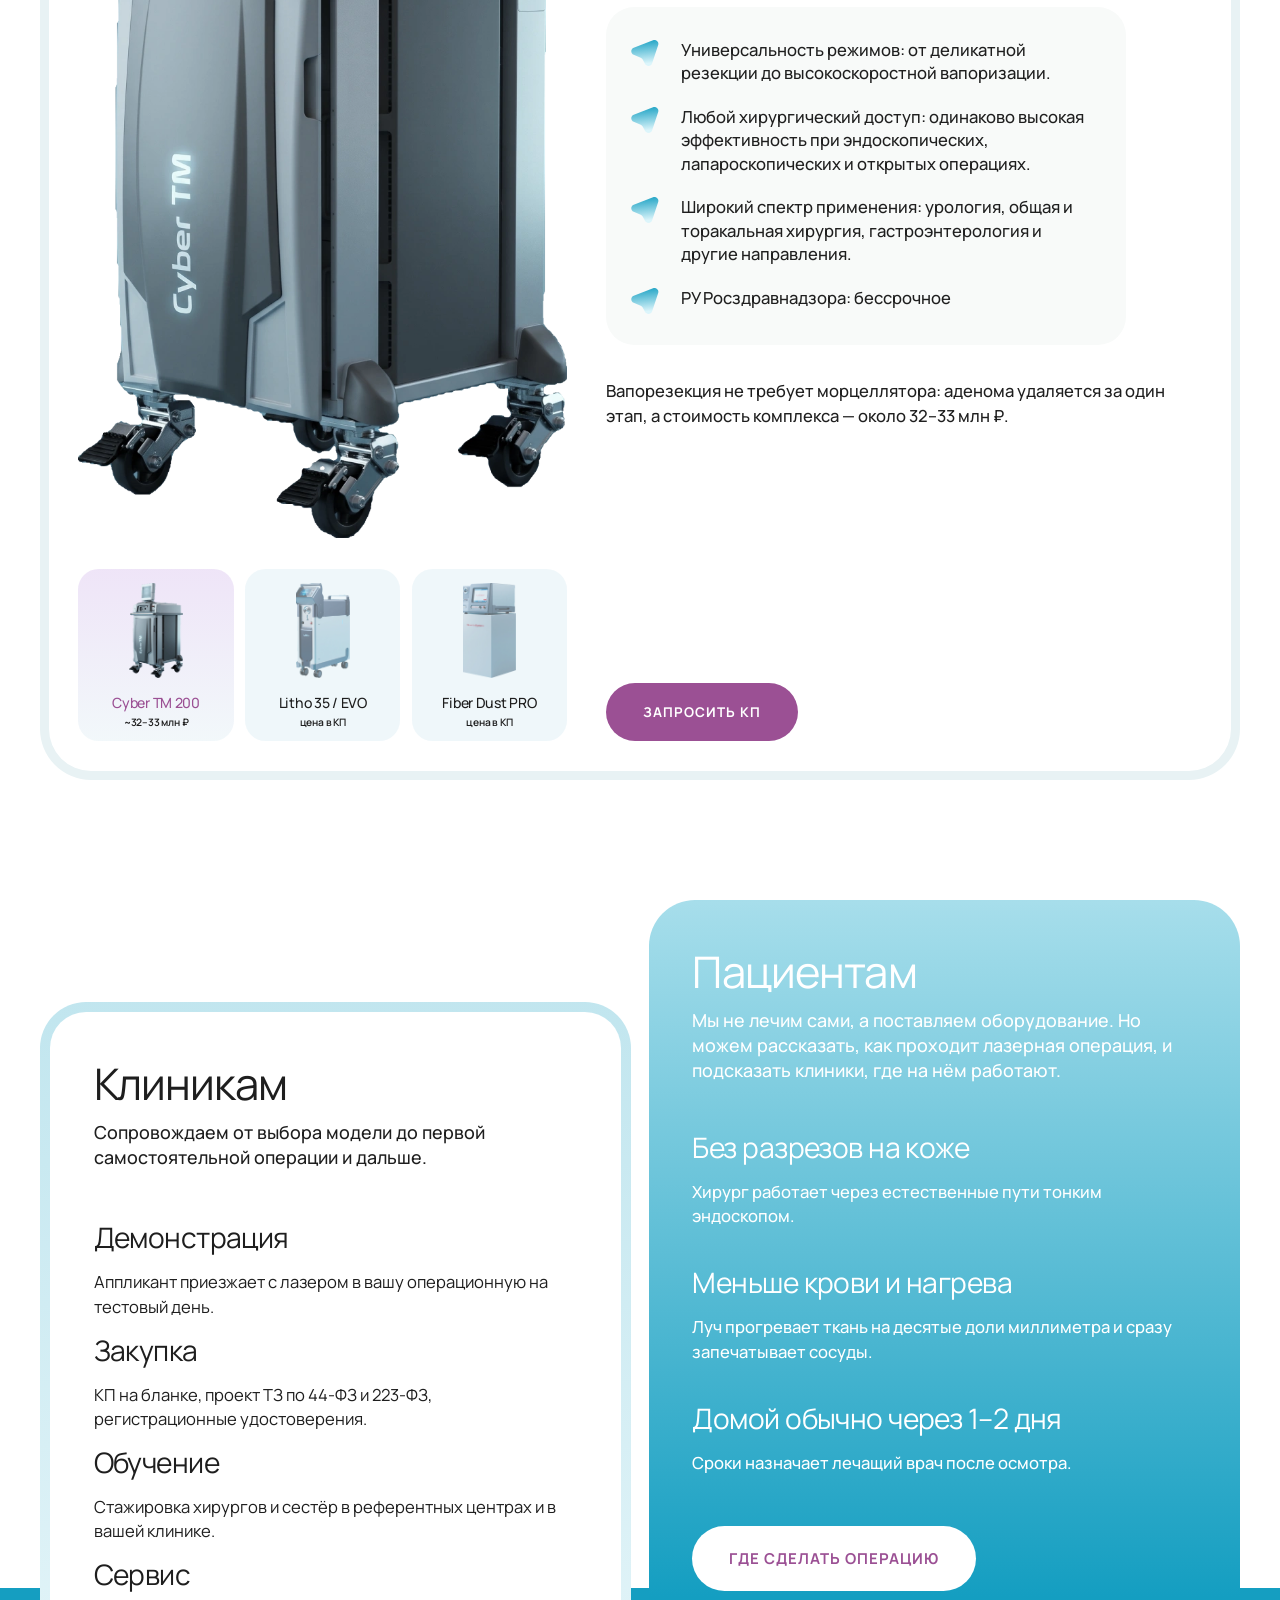
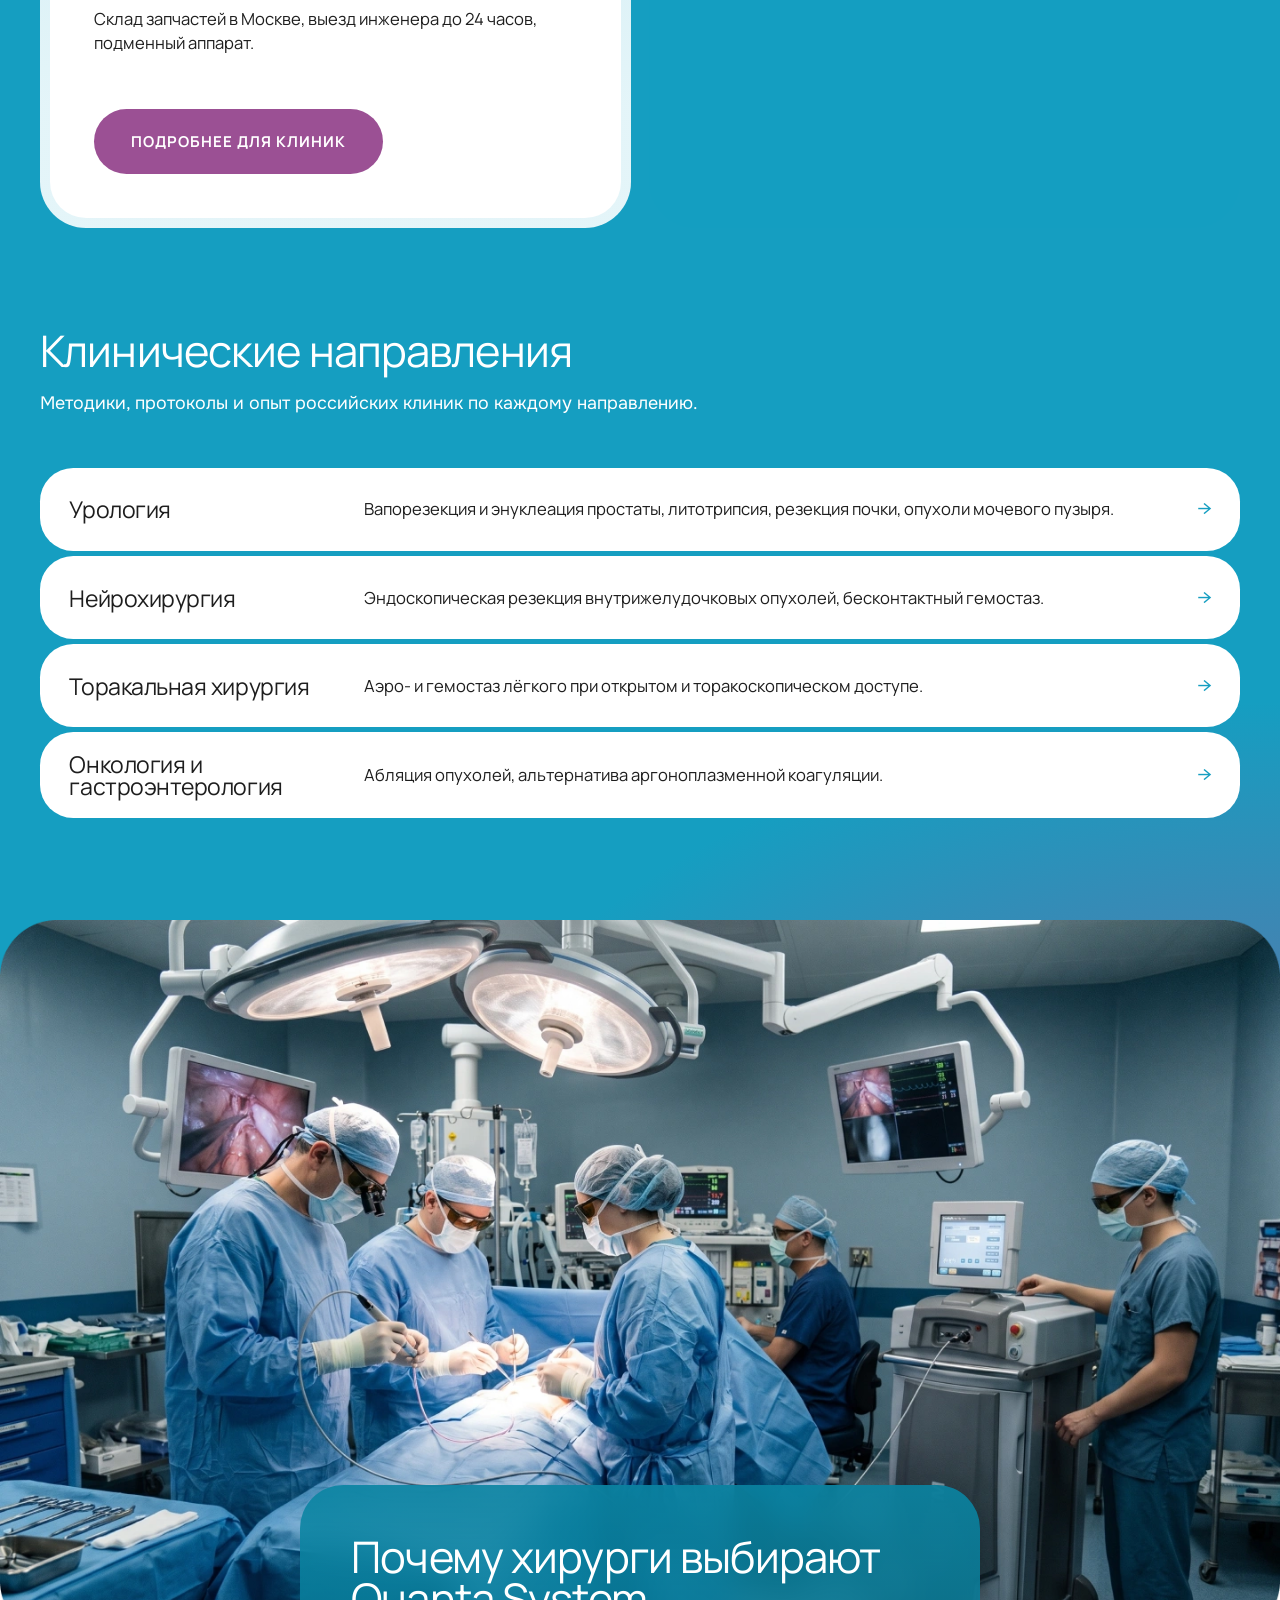
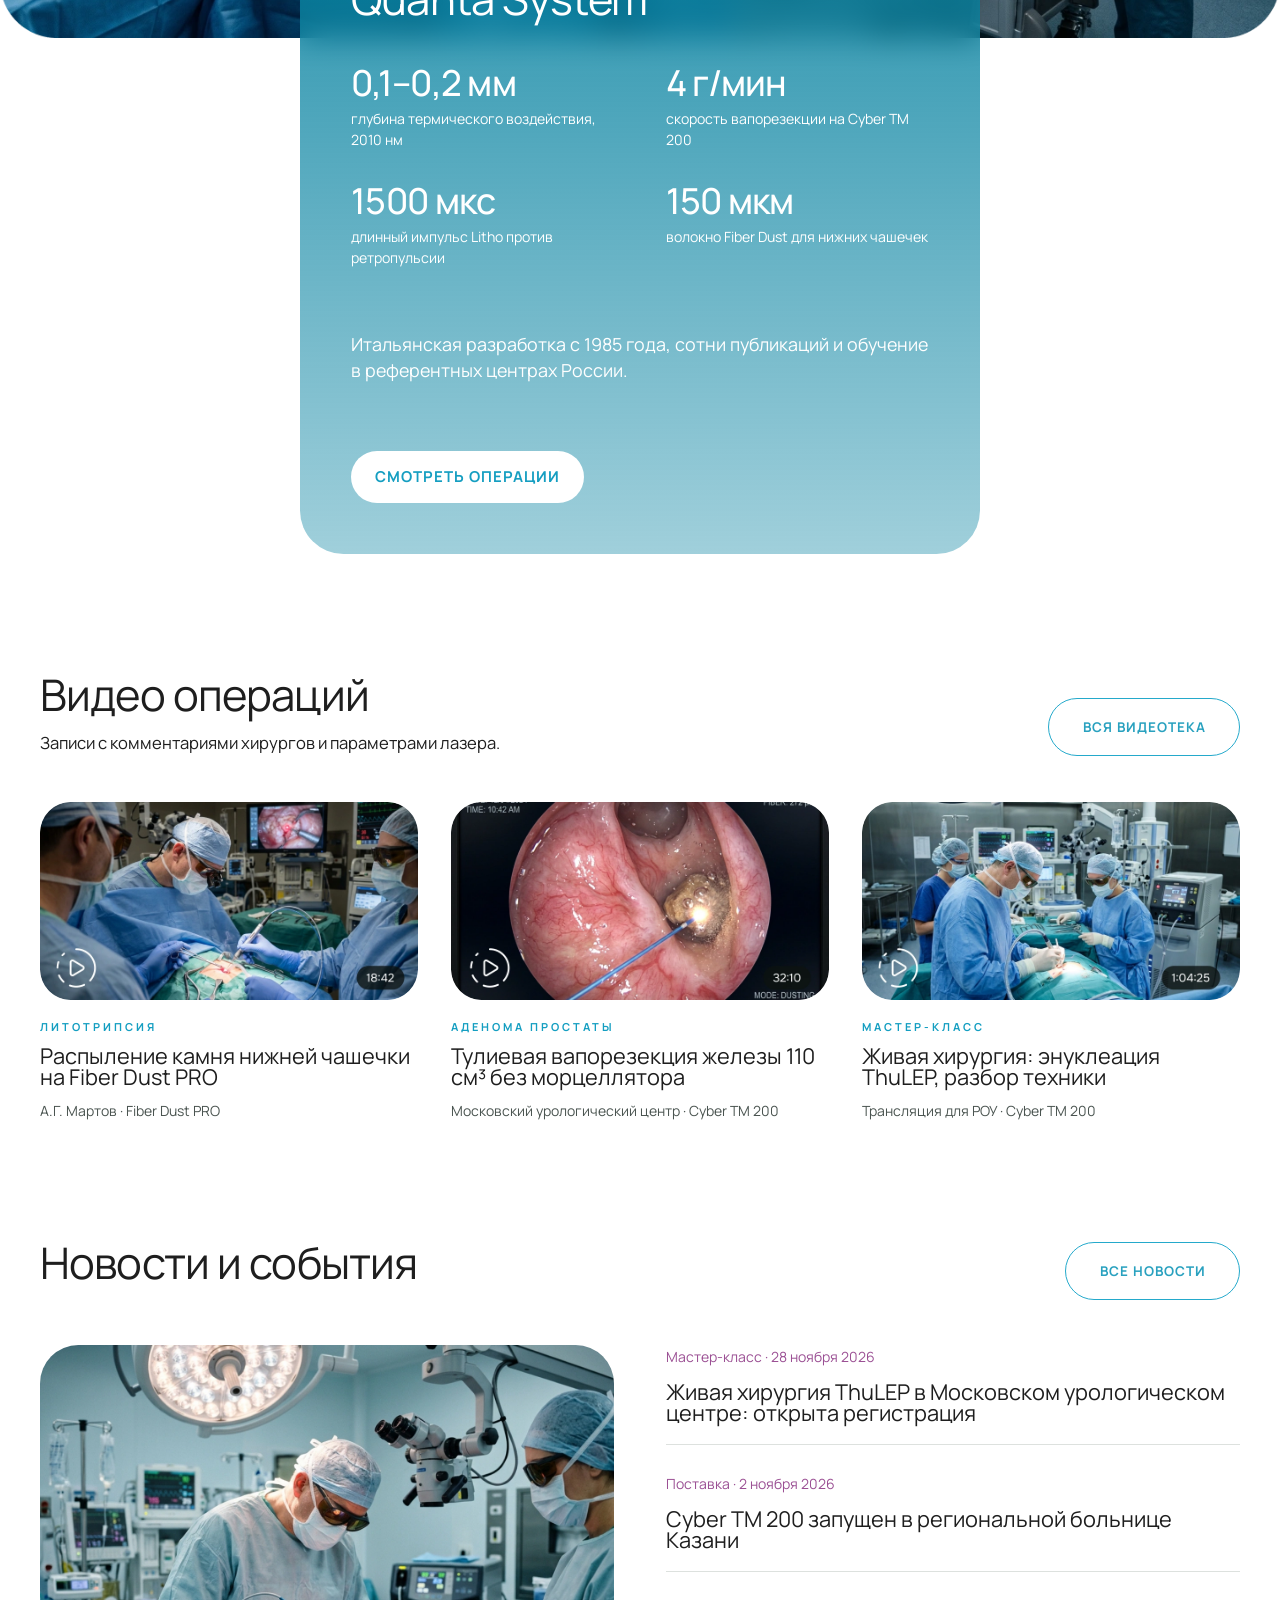
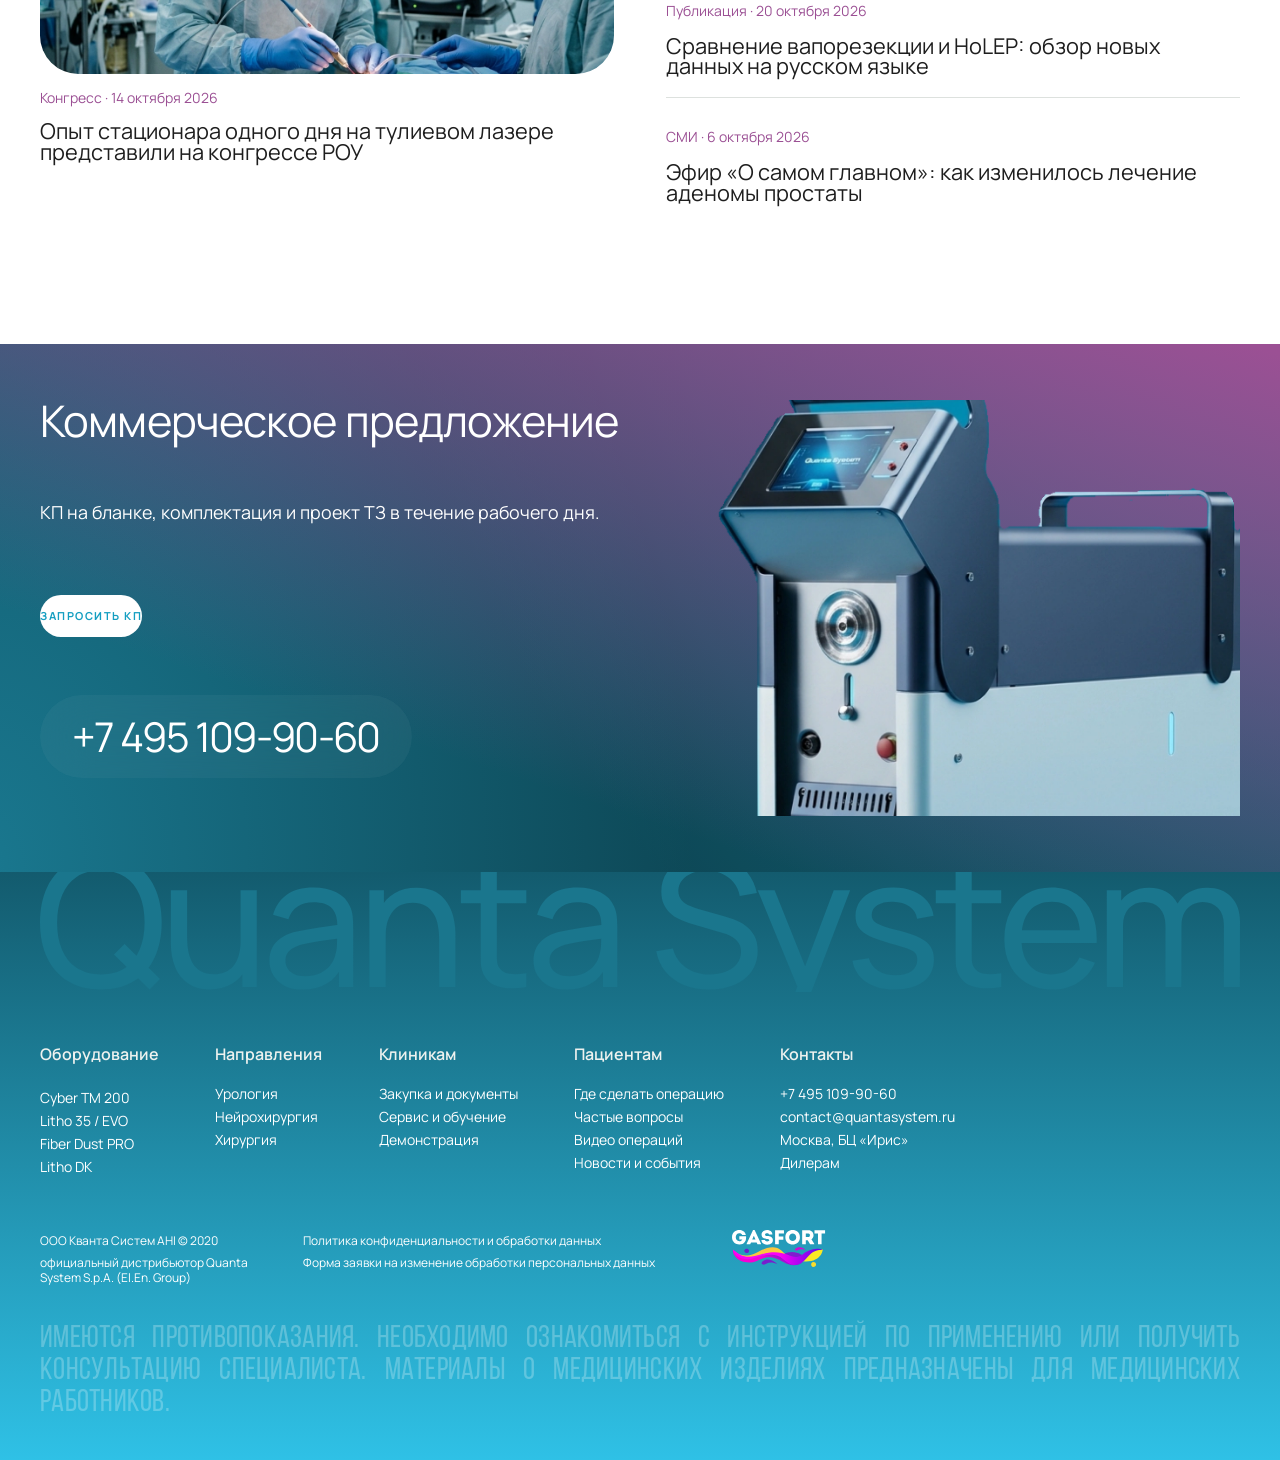
==== commit 150e224b: "feat(hero): replace 3-image carousel and rays with seamless rotation video" ====
--- a/index.html
+++ b/index.html
@@ -15,7 +15,6 @@
        SECTION 1: HERO & HEADER (Figma Node 47:3579 Frame 8)
        ======================================================================== -->
   <section class="section-hero" id="hero">
-    <div class="hero-rays" aria-hidden="true"></div>
     <div class="hero-container">
 
       <!-- HEADER NAVIGATION (Figma 47:3604 Frame 24) -->
@@ -61,10 +60,9 @@
 
       <!-- CENTER LASER MACHINE COMPOSITION (Figma 47:3581 Frame 7) -->
       <div class="hero-laser-wrap">
-        <img src="assets/hero-laser.webp" alt="Лазерная система Quanta System Cyber TM" class="hero-laser-img is-current" width="516" height="677">
-        <img src="assets/hero-laser-litho.webp" alt="Лазерная система Quanta System Litho" class="hero-laser-img" width="510" height="677">
-        <img src="assets/hero-laser-quanta.webp" alt="Лазерная система Quanta System" class="hero-laser-img" width="425" height="677">
-        <canvas class="hero-laser-fx" aria-hidden="true"></canvas>
+        <video class="hero-laser-video" autoplay loop muted playsinline aria-hidden="true">
+          <source src="assets/rotation.mp4" type="video/mp4">
+        </video>
       </div>
 
       <!-- RIGHT METRICS CARDS (Figma 47:3589 Frame 3) -->
@@ -565,7 +563,7 @@
     </footer>
   </section>
 
-  <script src="assets/hero-fx.js" defer></script>
+  <script src="assets/hero-video.js" defer></script>
   <script src="assets/equipment.js" defer></script>
   <script src="assets/nav.js" defer></script>
 </body>
--- a/styles.css
+++ b/styles.css
@@ -84,100 +84,10 @@
   position: relative;
   width: 100%;
   height: 810px;
-  background: linear-gradient(180deg, #139ec1 0%, #139ec1 30%, #dcf5fb 100%);
+  background: linear-gradient(180deg, #169dc5 0%, #149ec3 20%, #28a6c7 40%, #62bfd7 60%, #95d7e8 80%, #cdedf8 100%);
   overflow: hidden;
 }
 
-/* Light rays over the gradient — Magic UI "Light Rays" port (blurred beams,
-   screen blend, each pulsing on its own period). */
-.hero-rays {
-  /* keep it low: the rays are atmosphere, the copy has to stay the hero */
-  --light-rays-color: rgba(255, 255, 255, 0.45);
-  --light-rays-blur: 30px;
-  --light-rays-length: 100%;
-  position: absolute;
-  inset: 0;
-  z-index: 0;
-  overflow: hidden;
-  pointer-events: none;
-  mix-blend-mode: screen;
-}
-
-.hero-rays__layer {
-  position: absolute;
-  inset: 0;
-  overflow: hidden;
-}
-
-.hero-rays__glow {
-  position: absolute;
-  inset: 0;
-  opacity: 0.4;
-  pointer-events: none;
-}
-
-.hero-rays__glow--a {
-  background: radial-gradient(
-    circle at 20% 15%,
-    color-mix(in srgb, var(--light-rays-color) 45%, transparent),
-    transparent 70%
-  );
-}
-
-.hero-rays__glow--b {
-  background: radial-gradient(
-    circle at 80% 10%,
-    color-mix(in srgb, var(--light-rays-color) 35%, transparent),
-    transparent 75%
-  );
-}
-
-.hero-rays__ray {
-  position: absolute;
-  top: -12%;
-  left: var(--ray-left, 50%);
-  width: var(--ray-width, 200px);
-  height: var(--light-rays-length);
-  border-radius: 9999px;
-  /* holds its brightness halfway down, then fades: on our light hero a plain
-     linear fade reads as a blob at the top edge */
-  background: linear-gradient(
-    to bottom,
-    var(--light-rays-color) 0%,
-    color-mix(in srgb, var(--light-rays-color) 55%, transparent) 50%,
-    transparent 100%
-  );
-  filter: blur(var(--light-rays-blur));
-  mix-blend-mode: screen;
-  opacity: 0;
-  translate: -50% 0;
-  transform-origin: top center;
-  pointer-events: none;
-  animation: hero-ray-pulse var(--ray-duration, 14s) ease-in-out var(--ray-delay, 0s) infinite;
-}
-
-@keyframes hero-ray-pulse {
-  0% {
-    opacity: 0;
-    transform: rotate(calc(var(--ray-rotate, 0deg) - var(--ray-swing, 1deg)));
-  }
-  50% {
-    opacity: var(--ray-intensity, 0.7);
-    transform: rotate(calc(var(--ray-rotate, 0deg) + var(--ray-swing, 1deg)));
-  }
-  100% {
-    opacity: 0;
-    transform: rotate(calc(var(--ray-rotate, 0deg) - var(--ray-swing, 1deg)));
-  }
-}
-
-@media (prefers-reduced-motion: reduce) {
-  .hero-rays__ray {
-    animation: none;
-    opacity: 0.25;
-    transform: rotate(var(--ray-rotate, 0deg));
-  }
-}
 
 .hero-container {
   position: relative;
@@ -392,7 +302,7 @@
   transform: translateY(-1px);
 }
 
-/* Laser Graphic */
+/* Laser Video Graphic */
 .hero-laser-wrap {
   position: absolute;
   left: 721px;
@@ -403,35 +313,23 @@
   z-index: 2;
 }
 
-.hero-laser-img {
-  position: absolute;
-  inset: 0;
-  width: 100%;
-  height: 100%;
+.hero-laser-video,
+.hero-laser-canvas {
+  position: absolute;
+  left: 50%;
+  bottom: 0;
+  transform: translateX(-50%);
+  height: calc(100% * 1.196);
+  width: auto;
+  max-width: none;
+  pointer-events: none;
   object-fit: contain;
-  display: block;
-  opacity: 0;
-}
-
-.hero-laser-img.is-current {
-  opacity: 1;
-}
-
-/* Mosaic swap: the canvas shows the pixelated blend, the images step aside */
-.hero-laser-fx {
-  position: absolute;
-  inset: 0;
-  width: 100%;
-  height: 100%;
-  display: none;
-}
-
-.hero-laser-wrap.is-swapping .hero-laser-img {
-  opacity: 0;
-}
-
-.hero-laser-wrap.is-swapping .hero-laser-fx {
-  display: block;
+  mask-image:
+    linear-gradient(to right, transparent 0%, black 28%, black 72%, transparent 100%),
+    linear-gradient(to bottom, transparent 0%, black 14%, black 75%, transparent 96%);
+  -webkit-mask-image:
+    linear-gradient(to right, transparent 0%, black 28%, black 72%, transparent 100%),
+    linear-gradient(to bottom, transparent 0%, black 14%, black 75%, transparent 96%);
 }
 
 /* Metrics Cards */
@@ -2166,6 +2064,13 @@
   }
 
   .hero-laser-wrap { max-width: 460px; margin: 0 auto; }
+  .hero-metrics-list {
+    margin-top: -60px;
+    top: auto;
+    position: relative;
+    z-index: 5;
+  }
+
 
   .equipment-showcase-card {
     grid-template-columns: minmax(0, 1fr);
@@ -2233,20 +2138,56 @@
 
   .hero-switcher { width: 100%; }
   .hero-switch-btn { flex: 1 1 0; width: auto; height: 52px; font-size: 11px; }
-
-  .hero-metrics-list { flex-wrap: wrap; }
+  .hero-laser-wrap {
+    max-width: 220px;
+    margin: 0 auto;
+  }
+
+
+  .hero-metrics-list {
+    display: grid;
+    grid-template-columns: repeat(3, 1fr);
+    gap: 8px;
+    width: 100%;
+    margin-top: -45px;
+    top: auto;
+    position: relative;
+    z-index: 5;
+  }
   .hero-metric-card {
-    flex: 1 1 100%;
-    flex-direction: row;
-    align-items: center;
-    justify-content: space-between;
-    gap: 12px;
-    padding: 14px 18px;
-  }
-  .hero-metric-val { margin-bottom: 0; font-size: 24px; }
-  .hero-metric-label { font-size: 12px; text-align: right; }
+    width: auto;
+    min-width: 0;
+    height: auto;
+    min-height: 84px;
+    flex-direction: column;
+    align-items: flex-start;
+    justify-content: flex-start;
+    gap: 4px;
+    padding: 12px 10px;
+    border-radius: 18px;
+    background: rgba(10, 132, 162, 0.32);
+    backdrop-filter: blur(16px);
+    -webkit-backdrop-filter: blur(16px);
+    border: 1px solid rgba(255, 255, 255, 0.22);
+  }
+  .hero-metric-val {
+    margin-bottom: 0;
+    font-size: clamp(17px, 4.6vw, 22px);
+    font-weight: 600;
+    line-height: 1;
+    color: #ffffff;
+    white-space: nowrap;
+  }
+  .hero-metric-label {
+    font-size: clamp(9px, 2.3vw, 11px);
+    font-weight: 500;
+    line-height: 1.25;
+    color: rgba(255, 255, 255, 0.95);
+    text-align: left;
+  }
 
   .equipment-showcase-card { padding: 20px; border-radius: 32px; }
+  .model-photos { max-width: 180px; margin: 0 auto; }
   .equipment-models-grid { gap: 8px; }
   .model-thumb-card { padding: 10px 6px; gap: 10px; border-radius: 16px; }
   .model-thumb-title { font-size: 11px; }
